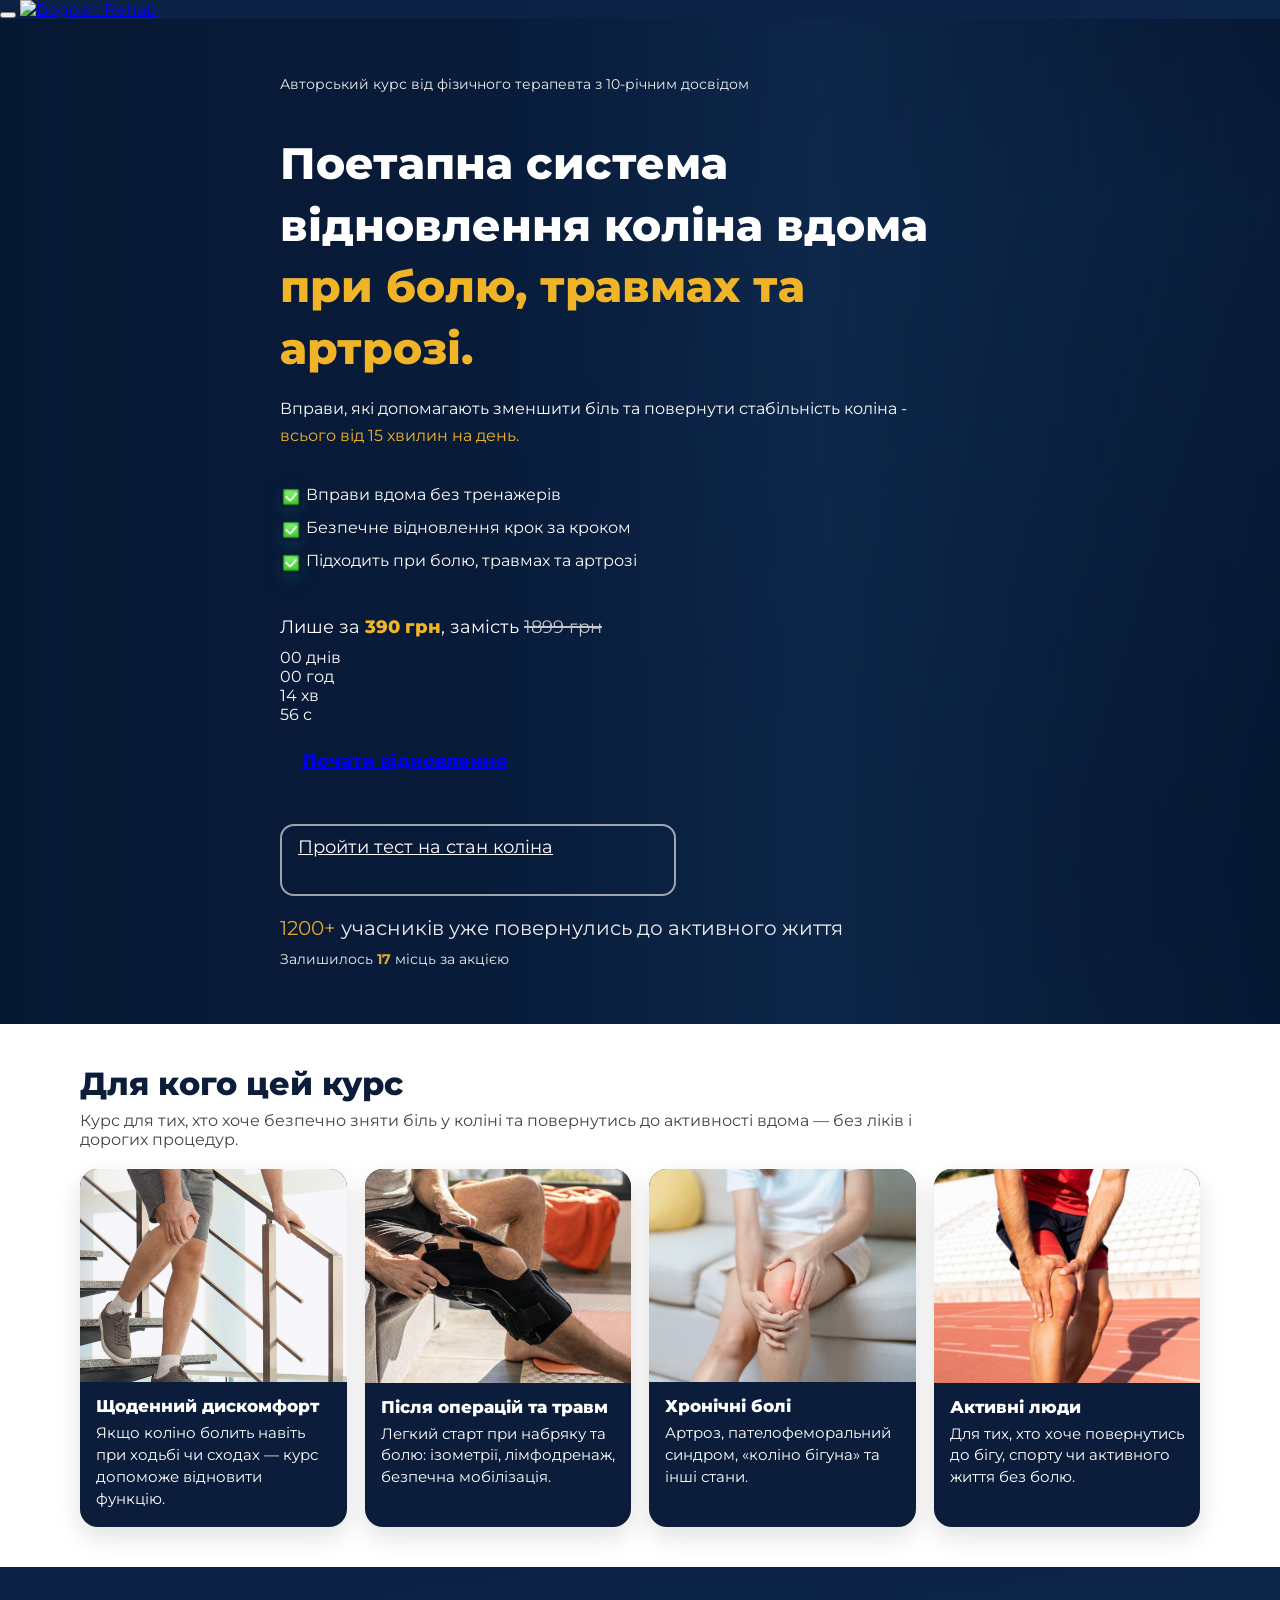
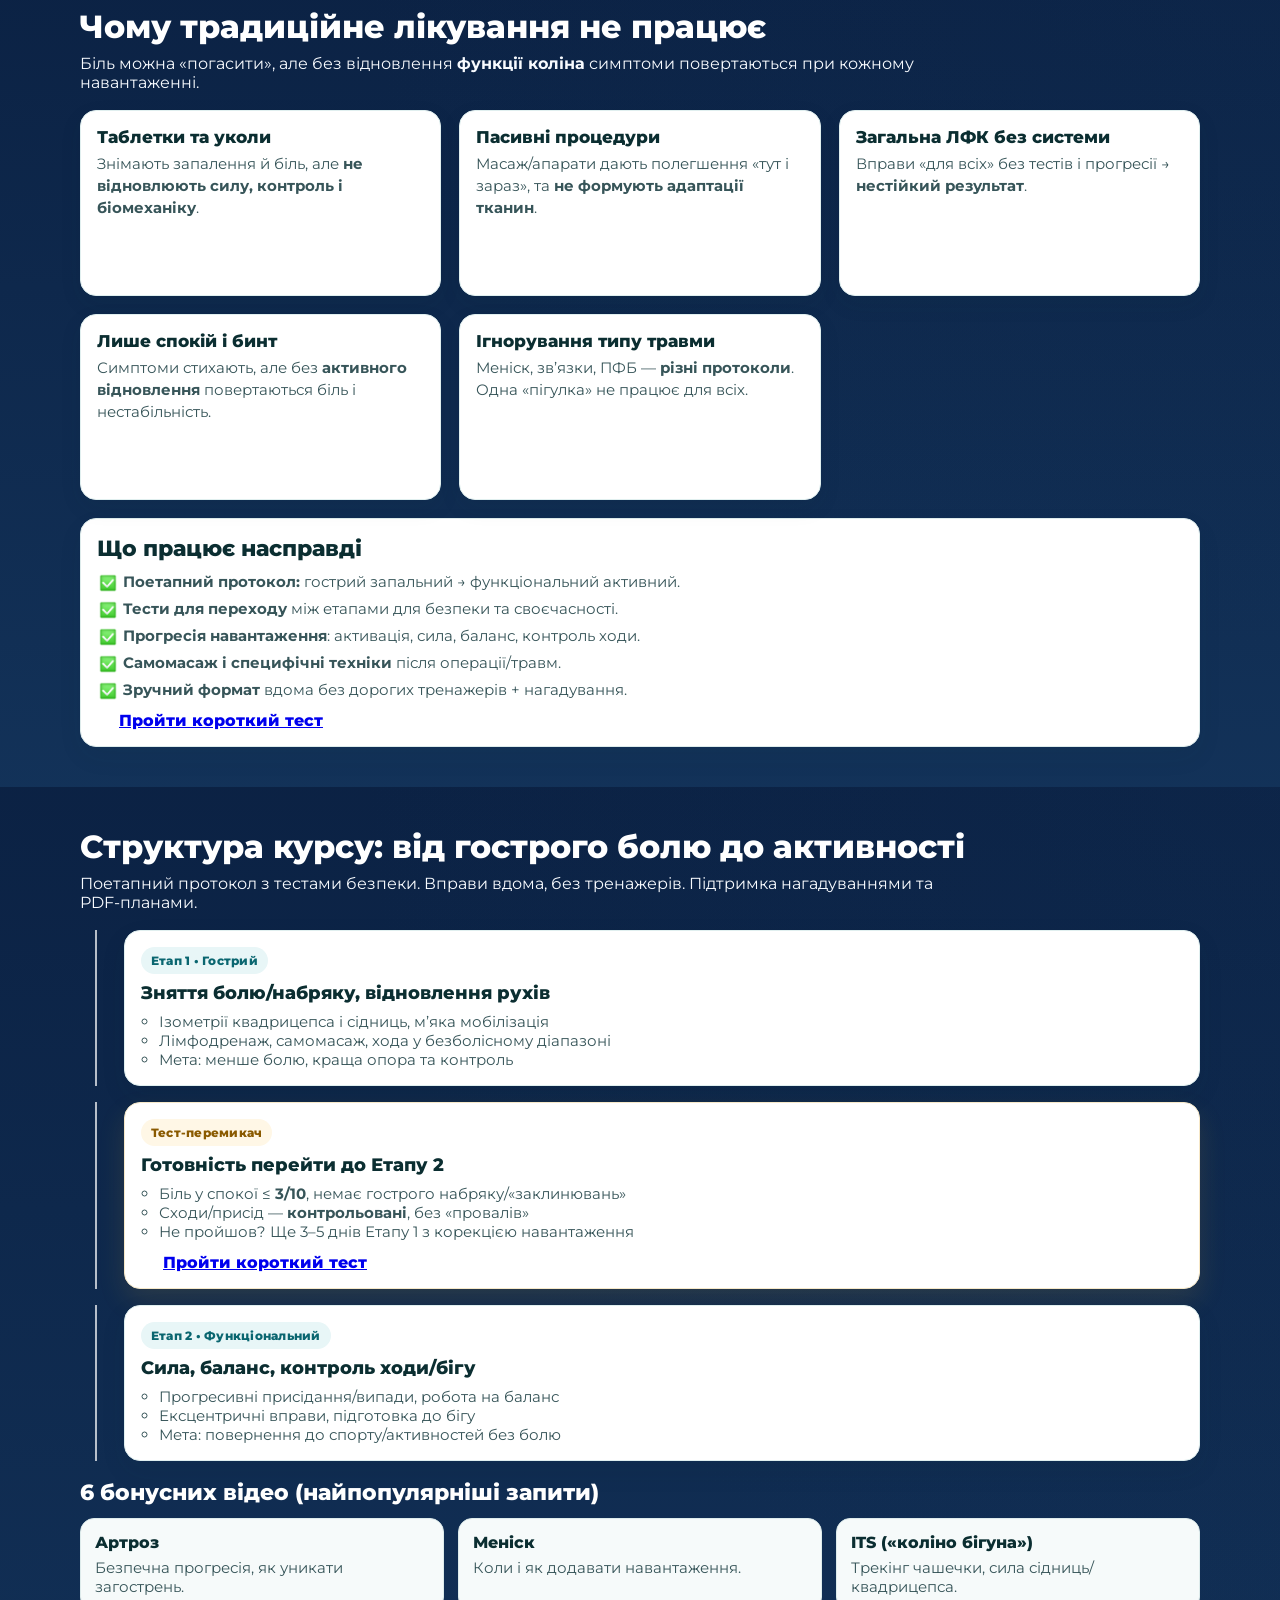
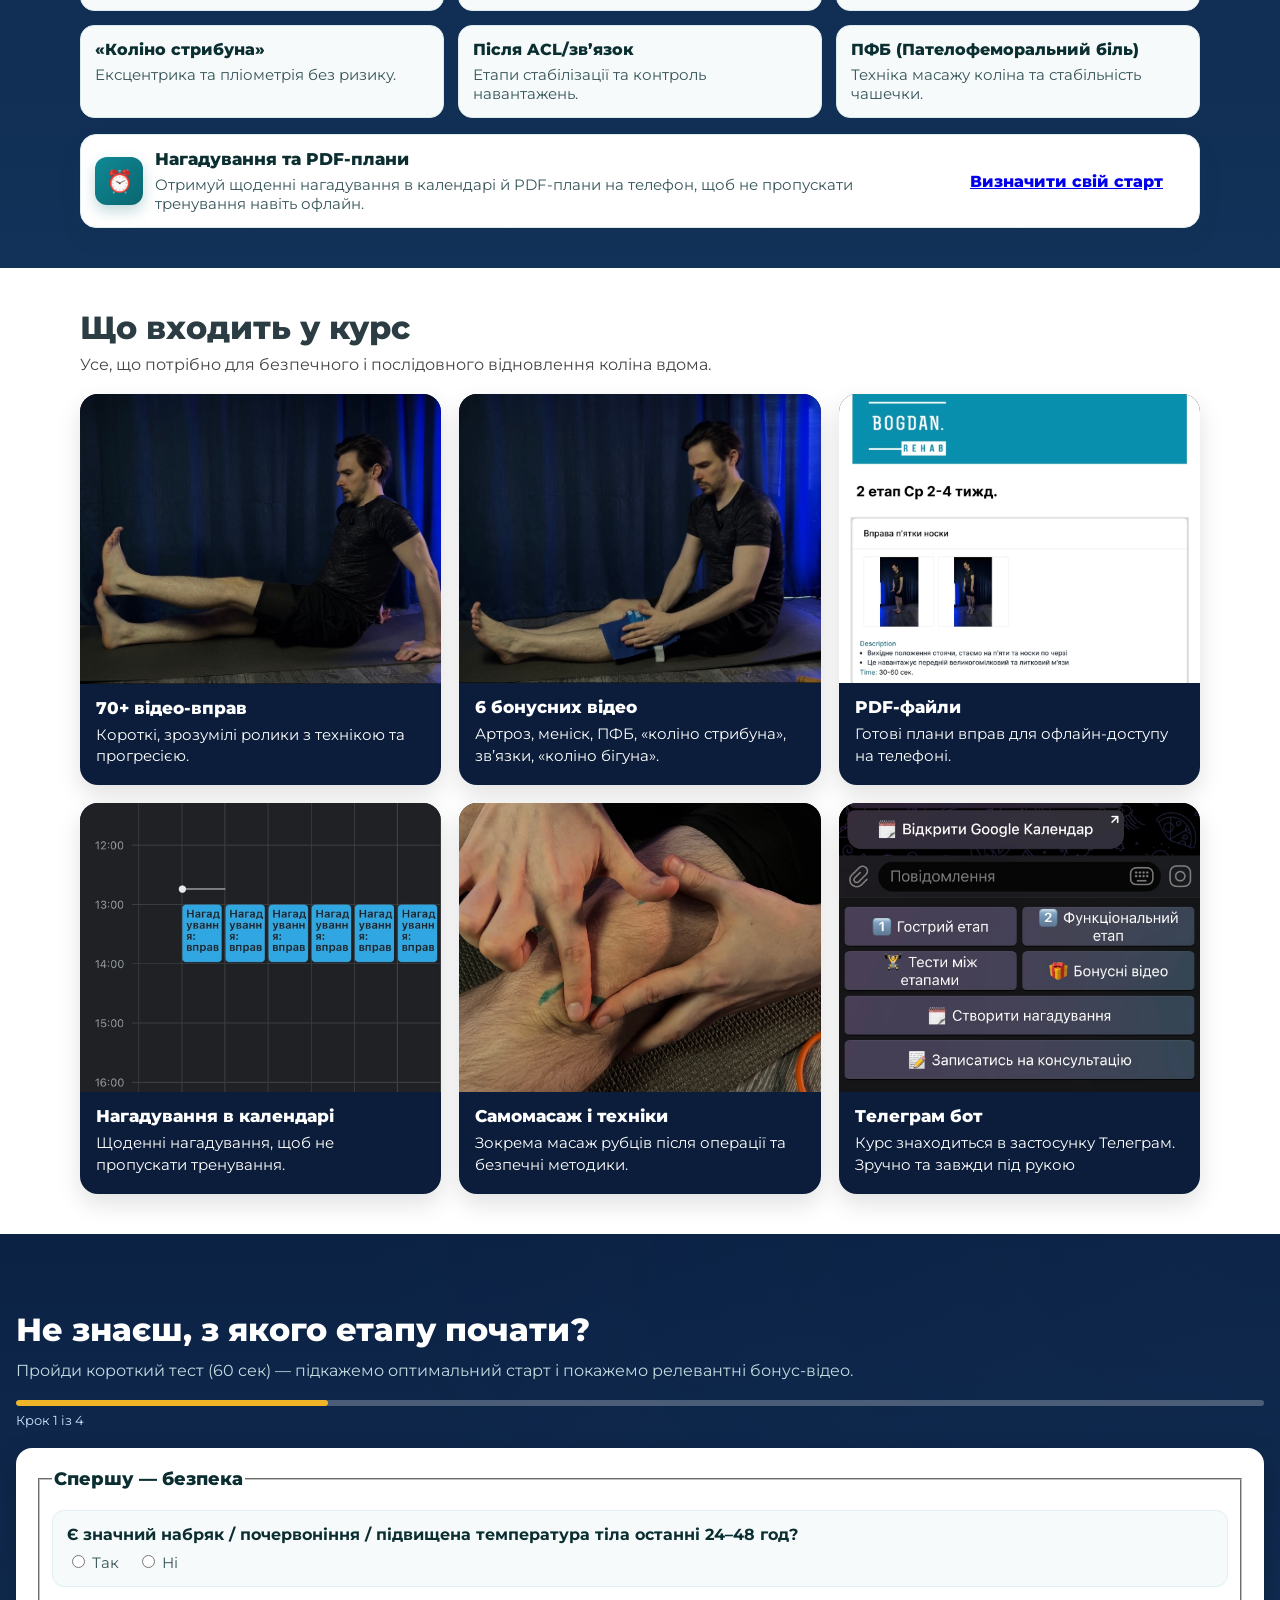
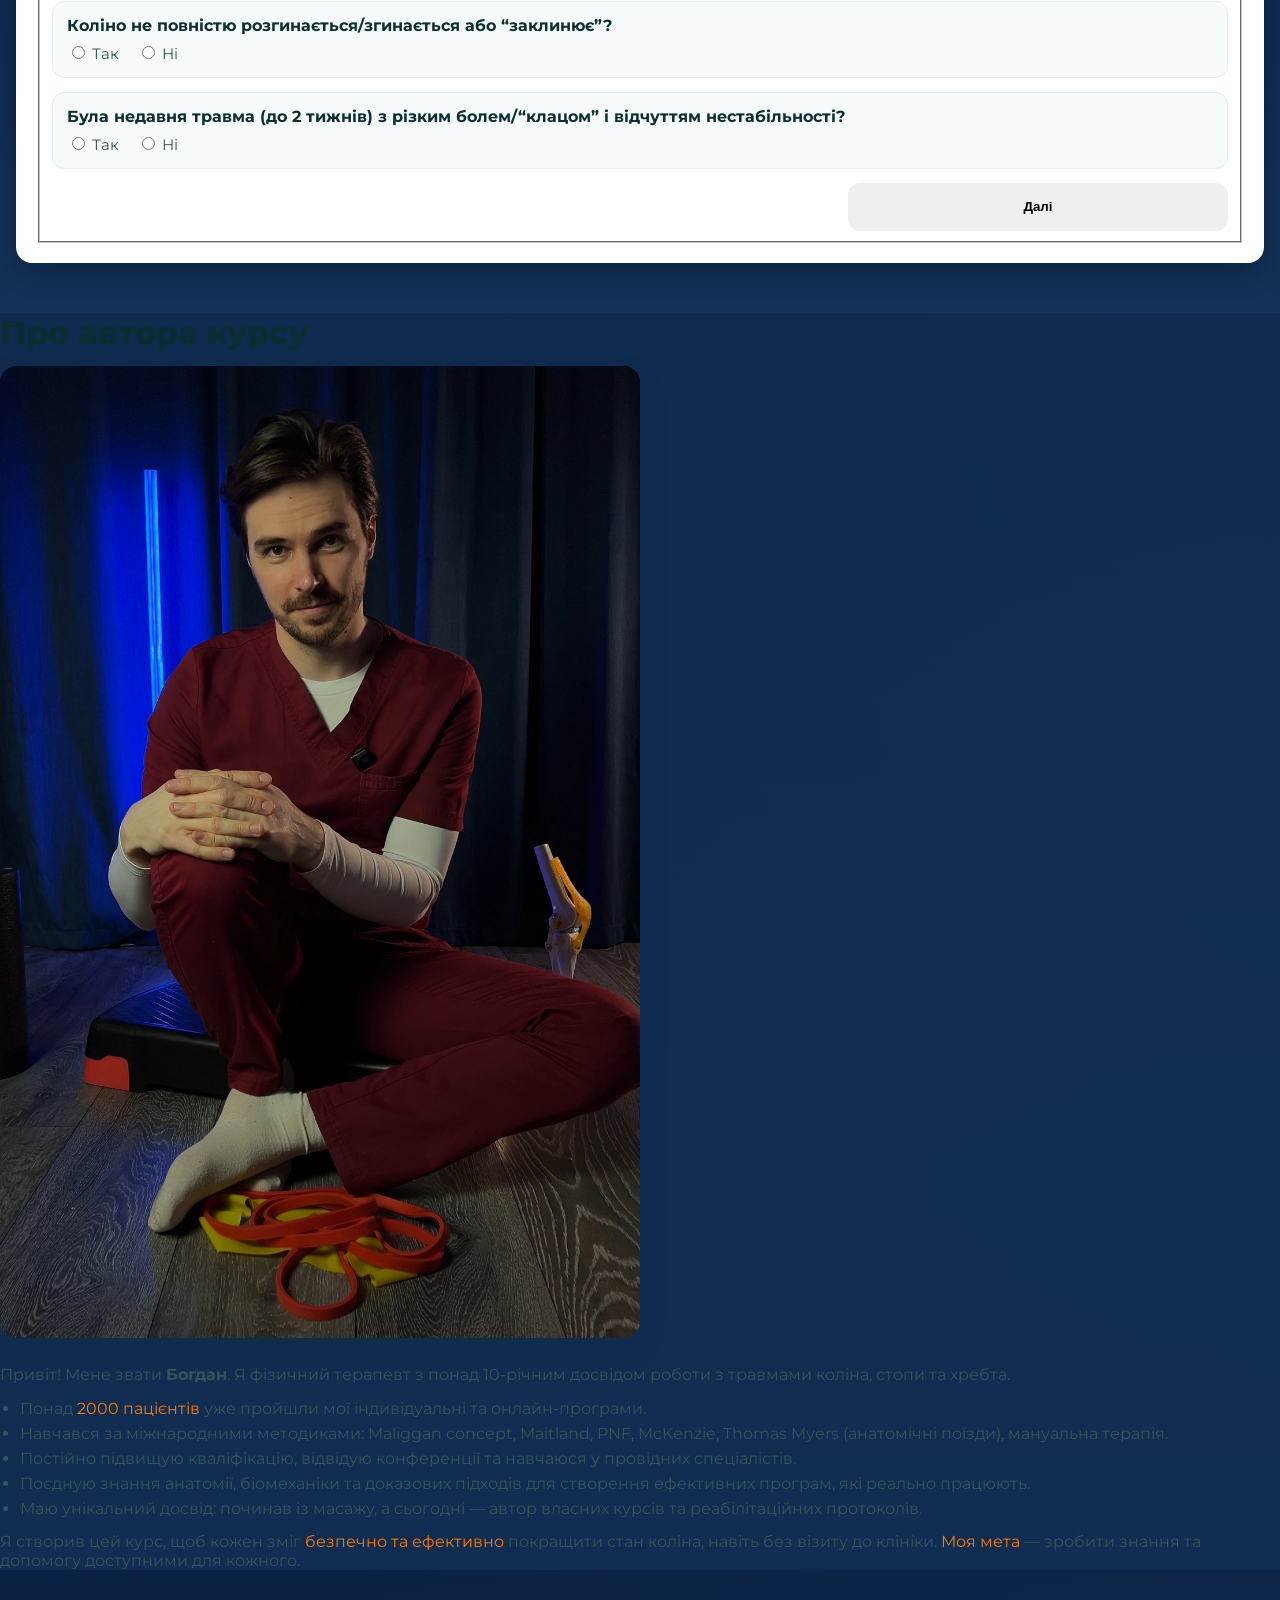
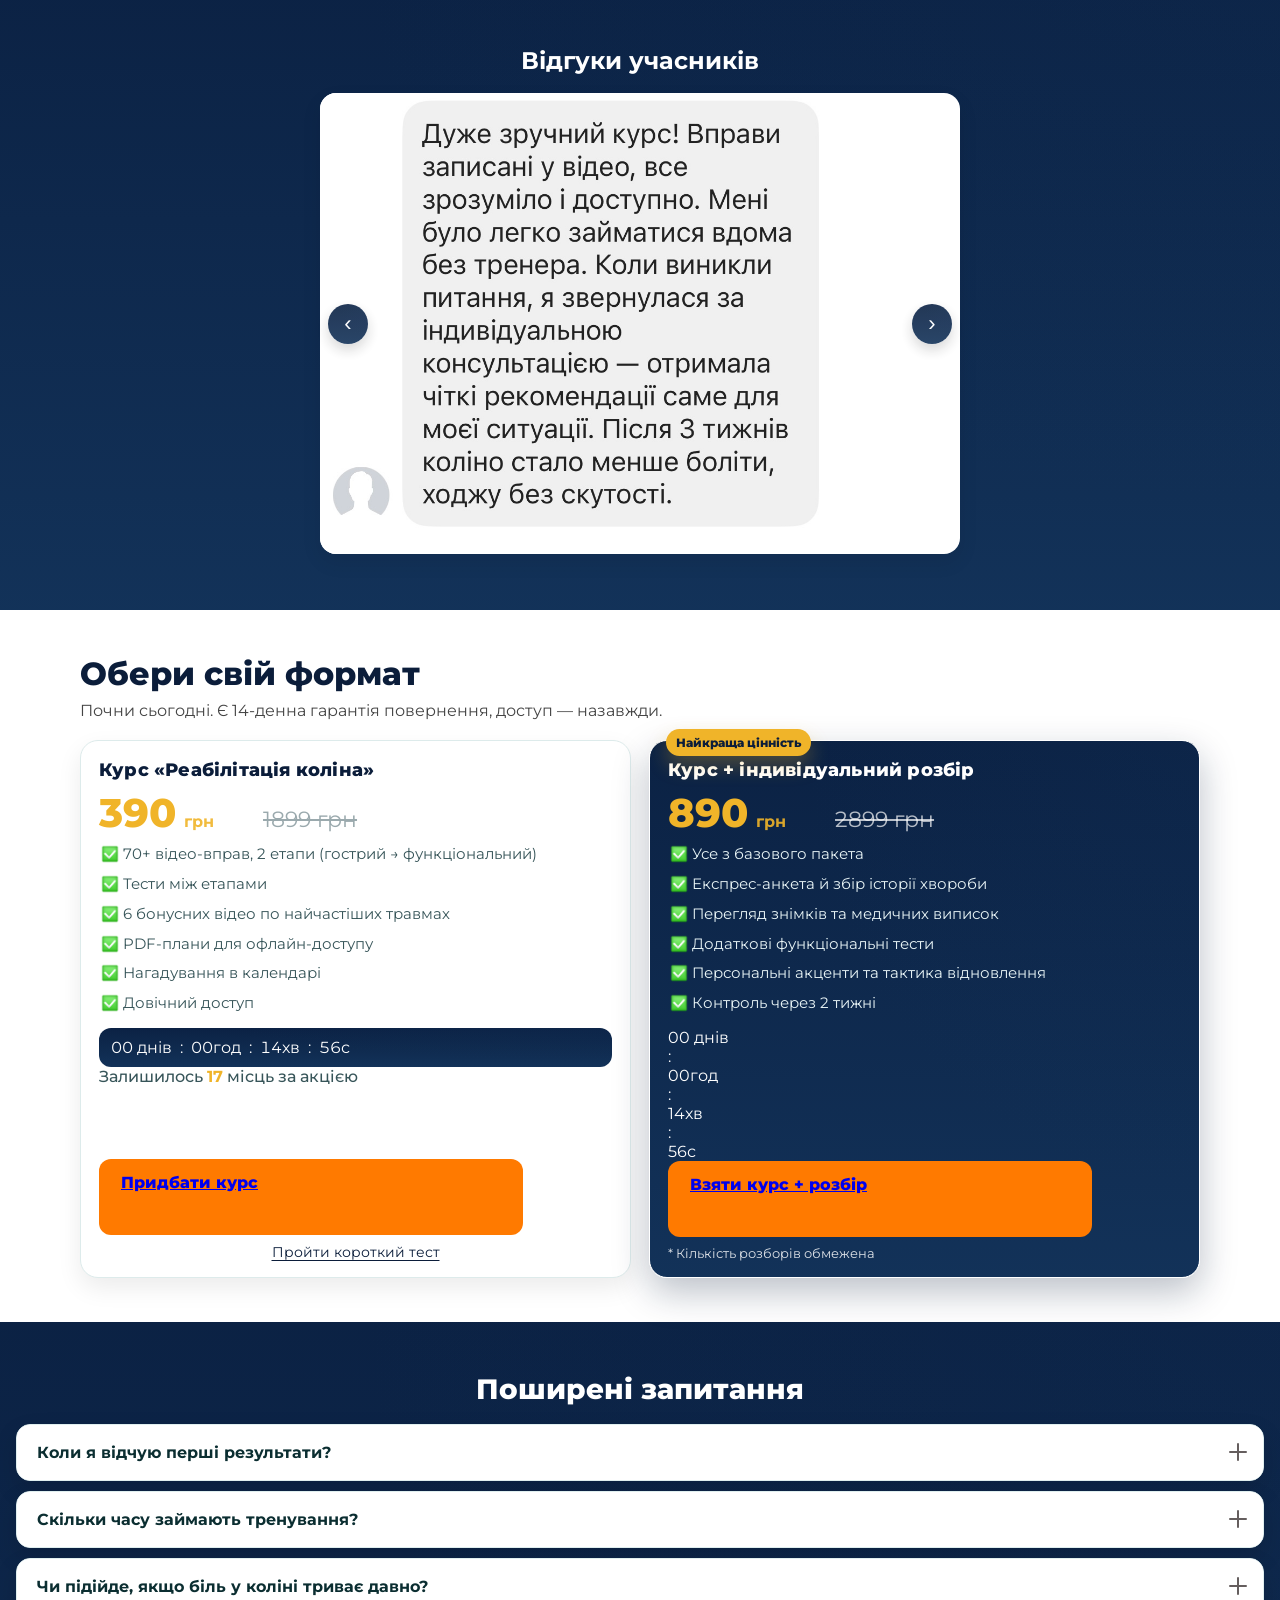
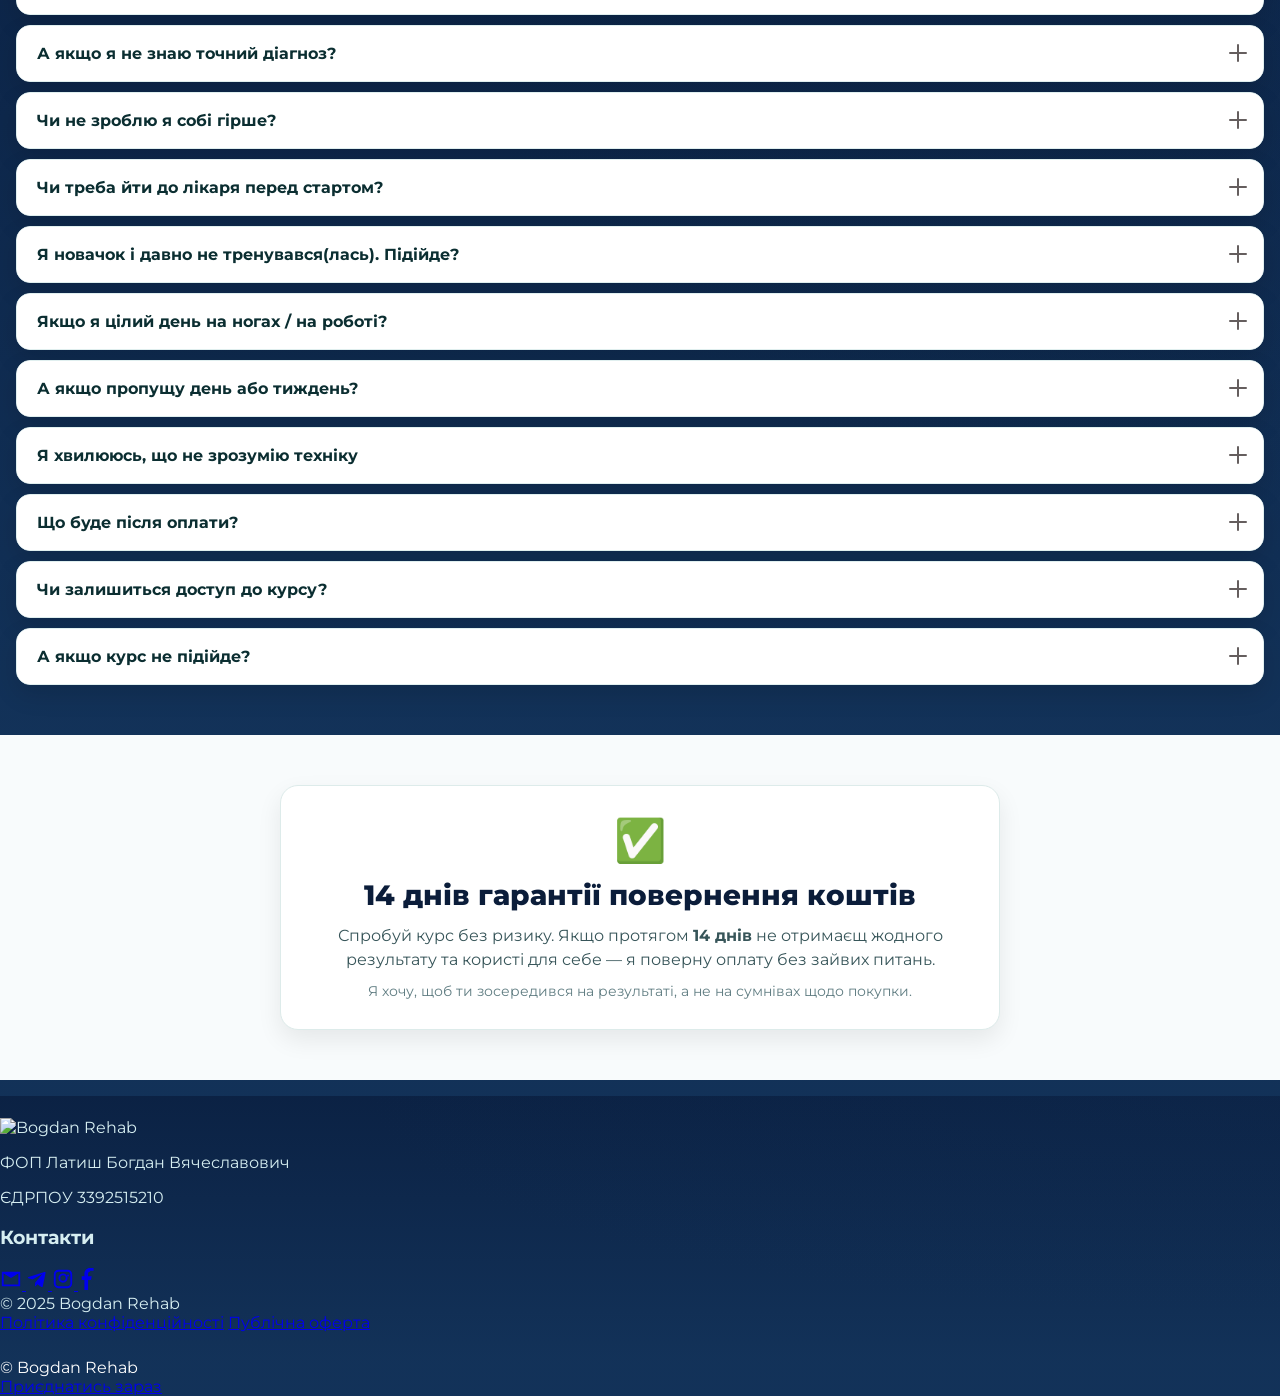
==== docs/knee/index.html @ 0a98acd8 "2" ====
<!doctype html>
<html lang="uk">
<head>
  <meta charset="utf-8" />
  <meta name="viewport" content="width=device-width, initial-scale=1" />
  <title>Реабілітація коліна</title>
  <link rel="stylesheet" href="../shared/css/base.css">
  <link rel="stylesheet" href="./knee.css">
  <link rel="preconnect" href="https://fonts.gstatic.com" crossorigin>
  <link href="https://fonts.googleapis.com/css2?family=Montserrat:wght@500;700;800&display=swap" rel="stylesheet">
  <!-- Google Tag Manager -->
  <script>(function(w,d,s,l,i){w[l]=w[l]||[];w[l].push({'gtm.start':
  new Date().getTime(),event:'gtm.js'});var f=d.getElementsByTagName(s)[0],
  j=d.createElement(s),dl=l!='dataLayer'?'&l='+l:'';j.async=true;j.src=
  'https://www.googletagmanager.com/gtm.js?id='+i+dl;f.parentNode.insertBefore(j,f);
  })(window,document,'script','dataLayer','GTM-5SKWHT5D');</script>
  <!-- End Google Tag Manager -->
   <!-- TikTok Pixel Code Start -->
<script>
!function (w, d, t) {
  w.TiktokAnalyticsObject=t;var ttq=w[t]=w[t]||[];ttq.methods=["page","track","identify","instances","debug","on","off","once","ready","alias","group","enableCookie","disableCookie","holdConsent","revokeConsent","grantConsent"],ttq.setAndDefer=function(t,e){t[e]=function(){t.push([e].concat(Array.prototype.slice.call(arguments,0)))}};for(var i=0;i<ttq.methods.length;i++)ttq.setAndDefer(ttq,ttq.methods[i]);ttq.instance=function(t){for(
var e=ttq._i[t]||[],n=0;n<ttq.methods.length;n++)ttq.setAndDefer(e,ttq.methods[n]);return e},ttq.load=function(e,n){var r="https://analytics.tiktok.com/i18n/pixel/events.js",o=n&&n.partner;ttq._i=ttq._i||{},ttq._i[e]=[],ttq._i[e]._u=r,ttq._t=ttq._t||{},ttq._t[e]=+new Date,ttq._o=ttq._o||{},ttq._o[e]=n||{};n=document.createElement("script")
;n.type="text/javascript",n.async=!0,n.src=r+"?sdkid="+e+"&lib="+t;e=document.getElementsByTagName("script")[0];e.parentNode.insertBefore(n,e)};


  ttq.load('D3TU13JC77U1STIORTPG');
  ttq.page();
}(window, document, 'ttq');
</script>
<!-- TikTok Pixel Code End -->
</head>
<body data-landing="knee">
  <!-- Google Tag Manager (noscript) -->
<noscript><iframe src="https://www.googletagmanager.com/ns.html?id=GTM-5SKWHT5D"
height="0" width="0" style="display:none;visibility:hidden"></iframe></noscript>
<!-- End Google Tag Manager (noscript) -->
<header class="site-header">
  <button class="burger" aria-label="Відкрити меню"><span></span><span></span><span></span></button>
  <a class="logo" href="#"><img src="../shared/img/logo.png" alt="Bogdan Rehab" /></a>
</header>
<main>
  <section class="hero hero--knee" id="hero">
    <!-- Фото на фоні -->
    <div class="hero-knee__bg"></div>
    <div class="hero-knee__overlay"></div>

    <div class="hero-knee__inner">
      <p class="hero-knee__eyebrow">Авторський курс від фізичного терапевта з 10-річним досвідом</p>

      <h1 class="hero-knee__title">
        Поетапна система відновлення коліна вдома <span class="accent">при болю, травмах та артрозі.</span>
      </h1>
      <p class="hero-knee__subtitle">Вправи, які допомагають зменшити біль та повернути стабільність коліна - <span class="accent">всього від 15 хвилин на день.</span></p>

      <ul class="hero-knee__bullets" role="list">
        <li>Вправи вдома без тренажерів</li>
        <li>Безпечне відновлення крок за кроком</li>
        <li>Підходить при болю, травмах та артрозі</li>
      </ul>

      <!-- Ціна -->
      <p class="hero-knee__price">
        Лише за <span class="price-now">390 грн</span>,
        замість <span class="price-old">1899 грн</span>
      </p>
        <div class="bs-countdown bs-countdown-knee" data-mode="duration" data-key="knee-2h" data-duration-ms="900000">
          <div><span data-part="days">00</span> днів</div>
          <div><span data-part="hours">00</span> год</div>
          <div><span data-part="minutes">00</span> хв</div>
          <div><span data-part="seconds">00</span> с</div>
        </div>
      <!-- CTA-група -->
      <div class="hero-knee__cta">
        <a  class="btn btn--primary hero-knee__cta-buy"
          href="#" data-scroll-to="#pricing">
          Почати відновлення
        </a>

        <a class="btn hero-knee__cta-test"
          href="#" data-scroll-to="#knee-assess">
          Пройти тест на стан коліна
        </a>
      </div>

      <!-- Мікродовіра -->
      <p class="hero-knee__proof"><span class="accent">1200+  </span>учасників уже повернулись до активного життя</p>

      <!-- Таймер + «місця» -->
      <div class="hero-knee__meta">

        <p class="hero-knee__spots">Залишилось<span class="accent"> <strong data-spotss></strong> </span>місць за акцією</p>
      </div>
    </div>
  </section>

<!-- ============== WHO: Для кого курс ============== -->
<section class="who who--alt" id="who">
  <div class="who__inner">
    <h2 class="who__title">Для кого цей курс</h2>
    <p class="who__lead">Курс для тих, хто хоче безпечно зняти біль у коліні та повернутись до активності вдома — без ліків і дорогих процедур.</p>

    <div class="who__grid">
      <!-- Приклад картки -->

            <article class="who__card">
        <div class="who__media">
          <img src="./img/stairs.jpg" alt="Щоденний дискомфорт">
        </div>
        <div class="who__body">
          <h3 class="who__h">Щоденний дискомфорт</h3>
          <p class="who__p">Якщо коліно болить навіть при ходьбі чи сходах — курс допоможе відновити функцію.</p>
        </div>
      </article>

      <article class="who__card">
        <div class="who__media">
          <img src="./img/surg.jpg" alt="Після операцій та травм">
        </div>
        <div class="who__body">
          <h3 class="who__h">Після операцій та травм</h3>
          <p class="who__p">Легкий старт при набряку та болю: ізометрії, лімфодренаж, безпечна мобілізація.</p>
        </div>
      </article>

      <article class="who__card">
        <div class="who__media">
          <img src="./img/hronic.jpg" alt="Хронічні болі">
        </div>
        <div class="who__body">
          <h3 class="who__h">Хронічні болі</h3>
          <p class="who__p">Артроз, пателофеморальний синдром, «коліно бігуна» та інші стани.</p>
        </div>
      </article>

      <article class="who__card">
        <div class="who__media">
          <img src="./img/sport.jpg" alt="Активні люди">
        </div>
        <div class="who__body">
          <h3 class="who__h">Активні люди</h3>
          <p class="who__p">Для тих, хто хоче повернутись до бігу, спорту чи активного життя без болю.</p>
        </div>
      </article>
    </div>
  </div>
</section>
<!-- ============== /WHO ============== -->

  <!-- ============== WHY: Чому традиційне лікування не працює ============== -->
  <section class="why" id="why">
    <div class="why__inner">
      <h2 class="why__title">Чому традиційне лікування не працює</h2>
      <p class="why__lead">
        Біль можна «погасити», але без відновлення <strong>функції коліна</strong> симптоми повертаються при кожному навантаженні.
      </p>

      <div class="why__grid">
        <article class="why__card">
          <h3 class="why__h">Таблетки та уколи</h3>
          <p class="why__p">Знімають запалення й біль, але <strong>не відновлюють силу, контроль і біомеханіку</strong>.</p>
        </article>

        <article class="why__card">
          <h3 class="why__h">Пасивні процедури</h3>
          <p class="why__p">Масаж/апарати дають полегшення «тут і зараз», та <strong>не формують адаптації тканин</strong>.</p>
        </article>

        <article class="why__card">
          <h3 class="why__h">Загальна ЛФК без системи</h3>
          <p class="why__p">Вправи «для всіх» без тестів і прогресії → <strong>нестійкий результат</strong>.</p>
        </article>

        <article class="why__card">
          <h3 class="why__h">Лише спокій і бинт</h3>
          <p class="why__p">Симптоми стихають, але без <strong>активного відновлення</strong> повертаються біль і нестабільність.</p>
        </article>

        <article class="why__card">
          <h3 class="why__h">Ігнорування типу травми</h3>
          <p class="why__p">Менiск, зв’язки, ПФБ — <strong>різні протоколи</strong>. Одна «пігулка» не працює для всіх.</p>
        </article>
      </div>

      <div class="why__works">
        <h3 class="why__subtitle">Що працює насправді</h3>
        <ul class="why__list" role="list">
          <li><strong>Поетапний протокол:</strong> гострий запальний → функціональний активний.</li>
          <li><strong>Тести для переходу</strong> між етапами для безпеки та своєчасності.</li>
          <li><strong>Прогресія навантаження</strong>: активація, сила, баланс, контроль ходи.</li>
          <li><strong>Самомасаж і специфічні техніки</strong> після операції/травм.</li>
          <li><strong>Зручний формат</strong> вдома без дорогих тренажерів + нагадування.</li>
        </ul>

        <div class="why__cta">
          <a class="btn btn--primary" href="#" data-scroll-to="#knee-assess">Пройти короткий тест</a>
        </div>
      </div>
    </div>
  </section>
  <!-- ============== /WHY ============== -->

    <!-- ============== PROGRAM: Структура курсу ============== -->
  <section class="program" id="knee-program" aria-labelledby="program-title">
    <div class="program__inner">
      <h2 class="program__title" id="program-title">Структура курсу: від гострого болю до активності</h2>
      <p class="program__lead">
        Поетапний протокол з тестами безпеки. Вправи вдома, без тренажерів. Підтримка нагадуваннями та PDF-планами.
      </p>

      <!-- Лінійка: Етап 1 → Тест → Етап 2 -->
      <ol class="program__timeline">
        <!-- Етап 1 -->
        <li class="program__step">
          <div class="program__rail" aria-hidden="true"></div>
          <article class="program__card">
            <div class="program__badge">Етап 1 • Гострий</div>
            <h3 class="program__h">Зняття болю/набряку, відновлення рухів</h3>
            <ul class="program__list" role="list">
              <li>Ізометрії квадрицепса і сідниць, м’яка мобілізація</li>
              <li>Лімфодренаж, самомасаж, хода у безболісному діапазоні</li>
              <li>Мета: менше болю, краща опора та контроль</li>
            </ul>
          </article>
        </li>

        <!-- Тест-перемикач -->
        <li class="program__step program__step--gate" aria-label="Тест-перемикач">
          <div class="program__rail" aria-hidden="true"></div>
          <article class="program__card program__card--gate">
            <div class="program__badge program__badge--gate">Тест-перемикач</div>
            <h3 class="program__h">Готовність перейти до Етапу 2</h3>
            <ul class="program__list" role="list">
              <li>Біль у спокої ≤ <strong>3/10</strong>, немає гострого набряку/«заклинювань»</li>
              <li>Сходи/присід — <strong>контрольовані</strong>, без «провалів»</li>
              <li>Не пройшов? Ще 3–5 днів Етапу 1 з корекцією навантаження</li>
            </ul>
            <div class="program__actions">
              <a class="btn btn--primary" href="#" data-scroll-to="#knee-assess">Пройти короткий тест</a>
            </div>
          </article>
        </li>

        <!-- Етап 2 -->
        <li class="program__step">
          <div class="program__rail" aria-hidden="true"></div>
          <article class="program__card">
            <div class="program__badge">Етап 2 • Функціональний</div>
            <h3 class="program__h">Сила, баланс, контроль ходи/бігу</h3>
            <ul class="program__list" role="list">
              <li>Прогресивні присідання/випади, робота на баланс</li>
              <li>Ексцентричні вправи, підготовка до бігу</li>
              <li>Мета: повернення до спорту/активностей без болю</li>
            </ul>
          </article>
        </li>
      </ol>

      <!-- Бонуси -->
      <div class="program__bonuses">
        <h3 class="program__subtitle">6 бонусних відео (найпопулярніші запити)</h3>
        <div class="program__bonus-grid">
          <article class="program__bonus">
            <h4 class="program__bh">Артроз</h4>
            <p class="program__bp">Безпечна прогресія, як уникати загострень.</p>
          </article>
          <article class="program__bonus">
            <h4 class="program__bh">Менiск</h4>
            <p class="program__bp">Коли і як додавати навантаження.</p>
          </article>
          <article class="program__bonus">
            <h4 class="program__bh"> ITS («коліно бігуна»)</h4>
            <p class="program__bp">Трекінг чашечки, сила сідниць/квадрицепса.</p>
          </article>
          <article class="program__bonus">
            <h4 class="program__bh">«Коліно стрибуна»</h4>
            <p class="program__bp">Ексцентрика та пліометрія без ризику.</p>
          </article>
          <article class="program__bonus">
            <h4 class="program__bh">Після ACL/зв’язок</h4>
            <p class="program__bp">Етапи стабілізації та контроль навантажень.</p>
          </article>
          <article class="program__bonus">
            <h4 class="program__bh">ПФБ (Пателофеморальний біль)</h4>
            <p class="program__bp">Техніка масажу коліна та стабільність чашечки.</p>
          </article>
        </div>
      </div>

      <!-- Нагадування -->
      <div class="program__remind">
        <div class="program__remind-card">
          <div class="program__remind-icon" aria-hidden="true">⏰</div>
          <div class="program__remind-body">
            <h3 class="program__rh">Нагадування та PDF-плани</h3>
            <p class="program__rp">Отримуй щоденні нагадування в календарі й PDF-плани на телефон, щоб не пропускати тренування навіть офлайн.</p>
          </div>
          <div class="program__remind-actions">
            <a class="btn btn--primary" href="#" data-scroll-to="#knee-assess">Визначити свій старт</a>
          </div>
        </div>
      </div>
    </div>
  </section>
  <!-- ============== /PROGRAM ============== -->

<!-- ============== INCLUDED: Що входить у курс ============== -->
<section class="included included--alt" id="included">
  <div class="included__inner">
    <h2 class="included__title">Що входить у курс</h2>
    <p class="included__lead">Усе, що потрібно для безпечного і послідовного відновлення коліна вдома.</p>

    <div class="included__grid">
      <!-- 70+ вправ -->
      <article class="included__card">
        <div class="included__media">
          <img src="./img/ex.jpg" alt="Вправи у відеоформаті">
        </div>
        <div class="included__body">
          <h3 class="included__h">70+ відео-вправ</h3>
          <p class="included__p">Короткі, зрозумілі ролики з технікою та прогресією.</p>
        </div>
      </article>

      <!-- 6 бонусних -->
      <article class="included__card">
        <div class="included__media">
          <img src="./img/diag.jpg" alt="Бонусні відео">
        </div>
        <div class="included__body">
          <h3 class="included__h">6 бонусних відео</h3>
          <p class="included__p">Артроз, меніск, ПФБ, «коліно стрибуна», зв’язки, «коліно бігуна».</p>
        </div>
      </article>

      <!-- PDF -->
      <article class="included__card">
        <div class="included__media">
          <img src="./img/pdf.jpg" alt="PDF-файли для офлайн-доступу">
        </div>
        <div class="included__body">
          <h3 class="included__h">PDF-файли</h3>
          <p class="included__p">Готові плани вправ для офлайн-доступу на телефоні.</p>
        </div>
      </article>

      <!-- Нагадування -->
      <article class="included__card">
        <div class="included__media">
          <img src="./img/calendar.jpg" alt="Нагадування в календарі">
        </div>
        <div class="included__body">
          <h3 class="included__h">Нагадування в календарі</h3>
          <p class="included__p">Щоденні нагадування, щоб не пропускати тренування.</p>
        </div>
      </article>

      <!-- Самомасаж -->
      <article class="included__card">
        <div class="included__media">
          <img src="./img/mass.jpg" alt="Самомасаж і техніки">
        </div>
        <div class="included__body">
          <h3 class="included__h">Самомасаж і техніки</h3>
          <p class="included__p">Зокрема масаж рубців після операції та безпечні методики.</p>
        </div>
      </article>

            <!-- Самомасаж -->
      <article class="included__card">
        <div class="included__media">
          <img src="./img/teleg.jpg" alt="Самомасаж і техніки">
        </div>
        <div class="included__body">
          <h3 class="included__h">Tелеграм бот</h3>
          <p class="included__p">Курс знаходиться в застосунку Телеграм. Зручно та завжди під рукою</p>
        </div>
      </article>
    </div>
  </div>
</section>
<!-- ============== /INCLUDED ============== -->

    <section class="section bs-assess section--dark" id="knee-assess">
    <div class="container">
      <h2 class="section__title section__title--light">Не знаєш, з якого етапу почати?</h2>
      <p class="assess__lead">Пройди короткий тест (60 сек) — підкажемо оптимальний старт і покажемо релевантні бонус-відео.</p>

      <!-- Прогрес -->
      <div class="assess__progress" aria-hidden="true">
        <div class="assess__bar"><span class="assess__bar-fill" data-assess-progress style="width:0%"></span></div>
        <div class="assess__steps"><span data-assess-step>Крок 1 із 4</span></div>
      </div>

      <form class="assess" data-assess>
        <!-- STEP 1: Red flags -->
        <fieldset class="assess__step is-active" data-step="1">
          <legend class="assess__h">Спершу — безпека</legend>
          <div class="assess__q">
            <label class="assess__label">Є значний набряк / почервоніння / підвищена температура тіла останні 24–48 год?</label>
            <div class="assess__radios">
              <label><input type="radio" name="rf_swelling" value="yes" required> Так</label>
              <label><input type="radio" name="rf_swelling" value="no"> Ні</label>
            </div>
          </div>
          <div class="assess__q">
            <label class="assess__label">Коліно не повністю розгинається/згинається або “заклинює”?</label>
            <div class="assess__radios">
              <label><input type="radio" name="rf_locking" value="yes" required> Так</label>
              <label><input type="radio" name="rf_locking" value="no"> Ні</label>
            </div>
          </div>
          <div class="assess__q">
            <label class="assess__label">Була недавня травма (до 2 тижнів) з різким болем/“клацом” і відчуттям нестабільності?</label>
            <div class="assess__radios">
              <label><input type="radio" name="rf_acute" value="yes" required> Так</label>
              <label><input type="radio" name="rf_acute" value="no"> Ні</label>
            </div>
          </div>
          <div class="assess__nav">
            <button type="button" class="btn btn--primary" data-next>Далі</button>
          </div>
        </fieldset>

        <!-- STEP 2: Симптоми зараз -->
        <fieldset class="assess__step" data-step="2">
          <legend class="assess__h">Оціни біль зараз</legend>
          <div class="assess__q">
            <label class="assess__label">Біль у спокої (0 — немає, 10 — максимум)</label>
            <input type="range" name="pain_rest" min="0" max="10" value="2" step="1" data-range>
            <div class="assess__range-val"><span data-out="pain_rest">2</span>/10</div>
          </div>
          <div class="assess__q">
            <label class="assess__label">Біль при сходах / вставанні (0–10)</label>
            <input type="range" name="pain_load" min="0" max="10" value="4" step="1" data-range>
            <div class="assess__range-val"><span data-out="pain_load">4</span>/10</div>
          </div>
          <div class="assess__nav">
            <button type="button" class="btn" data-prev>Назад</button>
            <button type="button" class="btn btn--primary" data-next>Далі</button>
          </div>
        </fieldset>

        <!-- STEP 3: Ознаки подразнення/нестабільності -->
        <fieldset class="assess__step" data-step="3">
          <legend class="assess__h">Додаткові ознаки</legend>
          <div class="assess__q">
            <label class="assess__label">Набряк за останні 48 год</label>
            <div class="assess__radios">
              <label><input type="radio" name="swelling48" value="yes" required> Так</label>
              <label><input type="radio" name="swelling48" value="no"> Ні</label>
            </div>
          </div>
          <div class="assess__q">
            <label class="assess__label">Відчуття “провалювання/нестабільності”</label>
            <div class="assess__radios">
              <label><input type="radio" name="instability" value="yes" required> Так</label>
              <label><input type="radio" name="instability" value="no"> Ні</label>
            </div>
          </div>
          <div class="assess__nav">
            <button type="button" class="btn" data-prev>Назад</button>
            <button type="button" class="btn btn--primary" data-next>Далі</button>
          </div>
        </fieldset>

        <!-- STEP 4: Біль під час активностей (KOOS-lite) -->
        <fieldset class="assess__step" data-step="4">
          <legend class="assess__h">Біль/дискомфорт при діях за останній тиждень</legend>

          <div class="assess__q">
            <label class="assess__label">Ходьба по рівній поверхні викликає біль?</label>
            <div class="assess__radios">
              <label><input type="radio" name="walk_pain" value="yes" required> Так</label>
              <label><input type="radio" name="walk_pain" value="no"> Ні</label>
            </div>
          </div>

          <div class="assess__q">
            <label class="assess__label">Підіймання/спуск по сходах викликає біль?</label>
            <div class="assess__radios">
              <label><input type="radio" name="stairs_pain" value="yes" required> Так</label>
              <label><input type="radio" name="stairs_pain" value="no"> Ні</label>
            </div>
          </div>

          <div class="assess__q">
            <label class="assess__label">Присідання або підйом зі стільця болючі?</label>
            <div class="assess__radios">
              <label><input type="radio" name="squat_pain" value="yes" required> Так</label>
              <label><input type="radio" name="squat_pain" value="no"> Ні</label>
            </div>
          </div>

          <div class="assess__q">
            <label class="assess__label">Стояння >10 хв або опора на коліно (на колінах) болючі?</label>
            <div class="assess__radios">
              <label><input type="radio" name="kneel_pain" value="yes" required> Так</label>
              <label><input type="radio" name="kneel_pain" value="no"> Ні</label>
            </div>
          </div>

          <div class="assess__q">
            <label class="assess__label">Є нічний біль у коліні?</label>
            <div class="assess__radios">
              <label><input type="radio" name="night_pain" value="yes" required> Так</label>
              <label><input type="radio" name="night_pain" value="no"> Ні</label>
            </div>
          </div>

          <div class="assess__q">
            <label class="assess__label">Є виражена ранкова скутость ( >15 хв )?</label>
            <div class="assess__radios">
              <label><input type="radio" name="morning_stiff" value="yes" required> Так</label>
              <label><input type="radio" name="morning_stiff" value="no"> Ні</label>
            </div>
          </div>

          <div class="assess__nav">
            <button type="button" class="btn" data-prev>Назад</button>
            <button type="submit" class="btn btn--primary">Дивитись результат</button>
          </div>
        </fieldset>
      </form>
              <!-- РЕЗУЛЬТАТ -->
      <div class="assess__result" data-assess-result hidden></div>
    </div>
  </section>


  <section class="bs-author section section--alt section--angled-top">
    <div class="container bs-author__grid">
      <div class="bs-author__content">
        <h2 class="bs-author__title">Про автора курсу</h2>
        <div class="bs-author__media">
        <img src="./img/avatar.webp" alt="Богдан — фізичний терапевт" class="bs-author__img">
        </div>
        <p class="bs-author__intro">
          Привіт! Мене звати <strong>Богдан</strong>. Я фізичний терапевт з понад 10-річним досвідом роботи з травмами коліна, стопи та хребта.
        </p>
        <ul class="bs-author__list">
          <li>Понад <span class="accent">2000 пацієнтів</span> уже пройшли мої індивідуальні та онлайн-програми.</li>
          <li>Навчався за міжнародними методиками: Maliggan concept, Maitland, PNF, McKenzie, Thomas Myers (анатомічні поїзди), мануальна терапія.</li>
          <li>Постійно підвищую кваліфікацію, відвідую конференції та навчаюся у провідних спеціалістів.</li>
          <li>Поєдную знання анатомії, біомеханіки та доказових підходів для створення ефективних програм, які реально працюють.</li>
          <li>Маю унікальний досвід: починав із масажу, а сьогодні — автор власних курсів та реабілітаційних протоколів.</li>
        </ul>
        <p class="bs-author__outro">
          Я створив цей курс, щоб кожен зміг <span class="accent">безпечно та ефективно</span> покращити стан коліна, навіть без візиту до клініки. <span class="accent">Моя мета</span> — зробити знання та допомогу доступними для кожного.
        </p>
      </div>
    </div>
  </section>
  <section class="reviews section">
    <div class="container">
      <h2 class="section__title">Відгуки учасників</h2>

      <div class="rv-carousel" id="rvCarousel" aria-roledescription="carousel">
        <button class="rv-nav rv-prev" type="button" aria-label="Попередній слайд">‹</button>

        <div class="rv-viewport">
          <ul class="rv-track">
            <li class="rv-slide">
              <img src="./img/1.jpg" alt="Відгук 1" loading="lazy">
            </li>
            <li class="rv-slide">
              <img src="./img/2.jpg" alt="Відгук 2" loading="lazy">
            </li>
            <li class="rv-slide">
              <img src="./img/3.jpg" alt="Відгук 3" loading="lazy">
            </li>
            <li class="rv-slide">
              <img src="./img/4.jpg" alt="Відгук 3" loading="lazy">
            </li>
          </ul>
        </div>

        <button class="rv-nav rv-next" type="button" aria-label="Наступний слайд">›</button>
      </div>
    </div>
  </section>

  <!-- ============== PRICING: Обери свій формат ============== -->
  <section class="pricing" id="pricing">
    <div class="pricing__inner">
      <h2 class="pricing__title">Обери свій формат</h2>
      <p class="pricing__lead">Почни сьогодні. Є 14-денна гарантія повернення, доступ — назавжди.</p>

      <div class="pricing__grid">
        <!-- Базовий пакет -->
        <article class="pricing__card">
          <header class="pricing__head">
            <h3 class="pricing__name">Курс «Реабілітація коліна»</h3>
          </header>

          <div class="pricing__price">
            <span class="pricing__amount accent">390</span>
            <span class="pricing__currency accent">грн</span>
            <span class="pricing__old">1899 грн</span>
          </div>

          <ul class="pricing__list" role="list">
            <li>70+ відео-вправ, 2 етапи (гострий → функціональний)</li>
            <li>Тести між етапами</li>
            <li>6 бонусних відео по найчастіших травмах</li>
            <li>PDF-плани для офлайн-доступу</li>
            <li>Нагадування в календарі</li>
            <li>Довічний доступ</li>
          </ul>
          <!-- Таймер -->
          <div class="bs-countdown-color bs-countdown" data-mode="duration" data-key="foot-2h" data-duration-ms="900000" aria-label="До кінця акції залишилось">
            <div class="bs-countdown__item">
            <span class="bs-countdown__num" data-part="days">00</span>
            <span class="bs-countdown__label">днів</span>
            </div>
            <div class="bs-countdown__sep">:</div>
            <div class="bs-countdown__item"><span class="bs-countdown__num" data-part="hours">00</span><span class="bs-countdown__label">год</span></div>
            <div class="bs-countdown__sep">:</div>
            <div class="bs-countdown__item"><span class="bs-countdown__num" data-part="minutes">00</span><span class="bs-countdown__label">хв</span></div>
            <div class="bs-countdown__sep">:</div>
            <div class="bs-countdown__item"><span class="bs-countdown__num" data-part="seconds">00</span><span class="bs-countdown__label">с</span></div>
          </div>
          <div class="hero-knee__meta">
            <p class="bs-pricing__subtitle">Залишилось<span class="accent"> <strong data-spotss></strong> </span>місць за акцією</p>
          </div>
          <div class="pricing__actions">
            <a id="main-cta" class="btn btn--primary pricing__btn"
              href="https://secure.wayforpay.com/button/b580b218acc2f">
              Придбати курс
            </a>
            <a class="pricing__sub" href="#" data-scroll-to="#knee-assess">Пройти короткий тест</a>
          </div>
        </article>

        <!-- Розширений пакет -->
        <article class="pricing__card pricing__card--pro" aria-label="Найкраща цінність">
          <div class="pricing__badge">Найкраща цінність</div>

          <header class="pricing__head">
            <h3 class="pricing__name">Курс + індивідуальний розбір</h3>
          </header>

          <div class="pricing__price">
            <span class="pricing__amount accent">890</span>
            <span class="pricing__currency accent">грн</span>
            <span class="pricing__old">2899 грн</span>
          </div>

          <ul class="pricing__list" role="list">
            <li>Усе з базового пакета</li>
            <li>Експрес-анкета й збір історії хвороби</li>
            <li>Перегляд знімків та медичних виписок</li>
            <li>Додаткові функціональні тести</li>
            <li>Персональні акценти та тактика відновлення</li>
            <li>Контроль через 2 тижні</li>
          </ul>

          <!-- Таймер -->
          <div class="bs-countdown " data-mode="duration" data-key="foot-2h" data-duration-ms="900000" aria-label="До кінця акції залишилось">
            <div class="bs-countdown__item">
            <span class="bs-countdown__num" data-part="days">00</span>
            <span class="bs-countdown__label">днів</span>
            </div>
            <div class="bs-countdown__sep">:</div>
            <div class="bs-countdown__item"><span class="bs-countdown__num" data-part="hours">00</span><span class="bs-countdown__label">год</span></div>
            <div class="bs-countdown__sep">:</div>
            <div class="bs-countdown__item"><span class="bs-countdown__num" data-part="minutes">00</span><span class="bs-countdown__label">хв</span></div>
            <div class="bs-countdown__sep">:</div>
            <div class="bs-countdown__item"><span class="bs-countdown__num" data-part="seconds">00</span><span class="bs-countdown__label">с</span></div>
          </div>

          <div class="pricing__actions">
            <a id="main-cta" class="btn btn--primary pricing__btn"
              href="https://secure.wayforpay.com/button/bfef9d3512597">
              Взяти курс + розбір
            </a>
            <p class="pricing__note">* Кількість розборів обмежена</p>
          </div>
        </article>
      </div>

    </div>
  </section>
  <!-- ============== /PRICING ============== -->


  <section class="bs-faq section section--dark" id="faq">
    <div class="container">
      <h2 class="bs-faq__title bs-faq__title--light">Поширені запитання</h2>

      <div class="bs-faq__list" data-faq>
        <!-- 1 -->
        <div class="bs-faq__item">
          <button class="bs-faq__q" type="button" aria-expanded="false" aria-controls="faq-a1" id="faq-q1">
            Коли я відчую перші результати?
            <span class="bs-faq__chev" aria-hidden="true"></span>
          </button>
          <div class="bs-faq__a" id="faq-a1" role="region" aria-labelledby="faq-q1">
            <div class="bs-faq__a-inner">
              У більшості — вже <strong>на першому тижні</strong>: спадає набряк і зменшується біль завдяки правильному дозуванню навантаження.
            </div>
          </div>
        </div>

        <!-- 2 -->
        <div class="bs-faq__item">
          <button class="bs-faq__q" type="button" aria-expanded="false" aria-controls="faq-a2" id="faq-q2">
            Скільки часу займають тренування?
            <span class="bs-faq__chev" aria-hidden="true"></span>
          </button>
          <div class="bs-faq__a" id="faq-a2" role="region" aria-labelledby="faq-q2">
            <div class="bs-faq__a-inner">
              В середньому <strong>15-30 хвилин </strong>. Можна займатись у зручний час вдома, без тренажерів.
            </div>
          </div>
        </div>

        <!-- 3 -->
        <div class="bs-faq__item">
          <button class="bs-faq__q" type="button" aria-expanded="false" aria-controls="faq-a3" id="faq-q3">
            Чи підійде, якщо біль у коліні триває давно?
            <span class="bs-faq__chev" aria-hidden="true"></span>
          </button>
          <div class="bs-faq__a" id="faq-a3" role="region" aria-labelledby="faq-q3">
            <div class="bs-faq__a-inner">
              Так. Курс має <strong>2 етапи</strong> (гострий → функціональний) та <strong>тести-перемикачі</strong>, щоб рухатись безпечно, своєчасно та поступово без загострень і в своєму темпі.
            </div>
          </div>
        </div>

        <!-- 4 -->
        <div class="bs-faq__item">
          <button class="bs-faq__q" type="button" aria-expanded="false" aria-controls="faq-a4" id="faq-q4">
            А якщо я не знаю точний діагноз?
            <span class="bs-faq__chev" aria-hidden="true"></span>
          </button>
          <div class="bs-faq__a" id="faq-a4" role="region" aria-labelledby="faq-q4">
            <div class="bs-faq__a-inner">
              Можна починати. Вправи підходять при більшості причин болю в коліні: <strong>меніск, ПФБ («коліно бігуна»), артроз, тендинопатія, наслідки травм</strong>. Для старту пройди <strong>короткий тест</strong> на сайті. Навіть без діагнозу буде результат.
            </div>
          </div>
        </div>

        <!-- 5 -->
        <div class="bs-faq__item">
          <button class="bs-faq__q" type="button" aria-expanded="false" aria-controls="faq-a5" id="faq-q5">
            Чи не зроблю я собі гірше?
            <span class="bs-faq__chev" aria-hidden="true"></span>
          </button>
          <div class="bs-faq__a" id="faq-a5" role="region" aria-labelledby="faq-q5">
            <div class="bs-faq__a-inner">
              Ні. Програма <strong>поступово</strong> підвищує навантаження, без різких та травмонебезпечних рухів. <strong>Тести</strong> підкажуть, коли переходити на наступний етап.
            </div>
          </div>
        </div>

        <!-- 6 -->
        <div class="bs-faq__item">
          <button class="bs-faq__q" type="button" aria-expanded="false" aria-controls="faq-a6" id="faq-q6">
            Чи треба йти до лікаря перед стартом?
            <span class="bs-faq__chev" aria-hidden="true"></span>
          </button>
          <div class="bs-faq__a" id="faq-a6" role="region" aria-labelledby="faq-q6">
            <div class="bs-faq__a-inner">
              Якщо немає <strong>гострої травми, вираженого набряку або «заклинювань»</strong> — можна починати. Якщо сумніваєшся — пройди тест або напиши в бот для швидкого розбору.
            </div>
          </div>
        </div>

        <!-- 7 -->
        <div class="bs-faq__item">
          <button class="bs-faq__q" type="button" aria-expanded="false" aria-controls="faq-a7" id="faq-q7">
            Я новачок і давно не тренувався(лась). Підійде?
            <span class="bs-faq__chev" aria-hidden="true"></span>
          </button>
          <div class="bs-faq__a" id="faq-a7" role="region" aria-labelledby="faq-q7">
            <div class="bs-faq__a-inner">
              Так. Курс розрахований навіть на початківців: старт з <strong>ізометрій</strong> і м’якої мобілізації, далі — проста прогресія.
            </div>
          </div>
        </div>

        <!-- 8 -->
        <div class="bs-faq__item">
          <button class="bs-faq__q" type="button" aria-expanded="false" aria-controls="faq-a8" id="faq-q8">
            Якщо я цілий день на ногах / на роботі?
            <span class="bs-faq__chev" aria-hidden="true"></span>
          </button>
          <div class="bs-faq__a" id="faq-a8" role="region" aria-labelledby="faq-q8">
            <div class="bs-faq__a-inner">
              Саме для цього і є курс: вправи допомагають зняти <strong>перевантаження</strong>, відновити <strong>ходу та баланс</strong>, а <strong>нагадування</strong> не дадуть випасти з ритму.
            </div>
          </div>
        </div>

        <!-- 9 -->
        <div class="bs-faq__item">
          <button class="bs-faq__q" type="button" aria-expanded="false" aria-controls="faq-a9" id="faq-q9">
            А якщо пропущу день або тиждень?
            <span class="bs-faq__chev" aria-hidden="true"></span>
          </button>
          <div class="bs-faq__a" id="faq-a9" role="region" aria-labelledby="faq-q9">
            <div class="bs-faq__a-inner">
              Нормально — просто працюй в своєму темпі. Є <strong>PDF-плани</strong> та <strong>нагадування</strong>, щоб тримати темп у будь-якому графіку.
            </div>
          </div>
        </div>

        <!-- 10 -->
        <div class="bs-faq__item">
          <button class="bs-faq__q" type="button" aria-expanded="false" aria-controls="faq-a10" id="faq-q10">
            Я хвилююсь, що не зрозумію техніку
            <span class="bs-faq__chev" aria-hidden="true"></span>
          </button>
          <div class="bs-faq__a" id="faq-a10" role="region" aria-labelledby="faq-q10">
            <div class="bs-faq__a-inner">
              Кожна вправа — це <strong>коротке відео з поясненням</strong>. Додатково є <strong>бонуси</strong> по найчастіших станах і можливість <strong>швидкого розбору</strong> за 890 грн.
            </div>
          </div>
        </div>

        <!-- 11 -->
        <div class="bs-faq__item">
          <button class="bs-faq__q" type="button" aria-expanded="false" aria-controls="faq-a11" id="faq-q11">
            Що буде після оплати?
            <span class="bs-faq__chev" aria-hidden="true"></span>
          </button>
          <div class="bs-faq__a" id="faq-a11" role="region" aria-labelledby="faq-q11">
            <div class="bs-faq__a-inner">
              Тебе автоматично перенесе на сторінку з доступом до  у <strong>чат-боту</strong>(Курс + швидкий розбір за 890 грн. перенесе з сторінку з анкетою і після заповнення анкети також доступ до чат чат-боту): вступне відео, тести (за бажанням), далі — тренування та нагадування згідно з етапом.
            </div>
          </div>
        </div>

        <!-- 12 -->
        <div class="bs-faq__item">
          <button class="bs-faq__q" type="button" aria-expanded="false" aria-controls="faq-a12" id="faq-q12">
            Чи залишиться доступ до курсу?
            <span class="bs-faq__chev" aria-hidden="true"></span>
          </button>
          <div class="bs-faq__a" id="faq-a12" role="region" aria-labelledby="faq-q12">
            <div class="bs-faq__a-inner">
              Так, <strong>довічний доступ</strong>. Можеш повертатись до будь-якого модуля та бонусів у будь-який час.
            </div>
          </div>
        </div>

        <!-- 13 -->
        <div class="bs-faq__item">
          <button class="bs-faq__q" type="button" aria-expanded="false" aria-controls="faq-a13" id="faq-q13">
            А якщо курс не підійде?
            <span class="bs-faq__chev" aria-hidden="true"></span>
          </button>
          <div class="bs-faq__a" id="faq-a13" role="region" aria-labelledby="faq-q13">
            <div class="bs-faq__a-inner">
              Протягом <strong>14 днів</strong> діє гарантія повернення коштів. Пишеш — і я повертаю оплату, без зайвих питань.
            </div>
          </div>
        </div>
      </div>
    </div>
  </section>

  <!-- ============== GUARANTEE ============== -->
  <section class="guarantee" id="guarantee">
    <div class="guarantee__inner">
      <div class="guarantee__card">
        <div class="guarantee__icon" aria-hidden="true">✅</div>
        <h2 class="guarantee__title">14 днів гарантії повернення коштів</h2>
        <p class="guarantee__text">
          Спробуй курс без ризику. Якщо протягом <strong>14 днів</strong> не отримаєщ жодного результату та користі для себе — я поверну оплату без зайвих питань.
        </p>
        <p class="guarantee__note">
          Я хочу, щоб ти зосередився на результаті, а не на сумнівах щодо покупки.
        </p>
      </div>
    </div>
  </section>
  <!-- ============== /GUARANTEE ============== -->

</main>
<link rel="stylesheet" href="../shared/css/footer.css"><!-- підключаємо стилі футера -->

<footer class="site-footer-knee">
  <div class="site-footer__grid">
    <!-- Бренд -->
    <div>
      <div class="site-footer__brand">
        <img src="../shared/img/logo.png" alt="Bogdan Rehab" class="site-footer__logo">
        <div>
          <p class="site-footer__desc">ФОП Латиш Богдан Вячеславович</p>
          <p class="site-footer__desc">ЄДРПОУ 3392515210</p>
        </div>
      </div>
    </div>

    <!-- Контакти з іконками -->
    <div class="site-footer__cols">
      <div class="site-footer__col">
        <h3>Контакти</h3>
        <div class="site-footer__socials">
          <a href="bog.rehab@gmail.com" aria-label="Email">
            <svg viewBox="0 0 24 24" width="22" height="22" fill="currentColor">
              <path d="M2 4h20v16H2V4zm10 7L4 6v12h16V6l-8 5z"/>
            </svg>
          </a>
          <a href="https://t.me/bogdanrehab" target="_blank" rel="noopener" aria-label="Telegram">
            <svg viewBox="0 0 24 24" width="22" height="22" fill="currentColor">
              <path d="M9.9 16.2 9.8 20c.4 0 .6-.2.8-.4l2-2 4.1 3c.8.4 1.4.2 1.6-.8l3-14c.3-1.2-.4-1.7-1.2-1.4L2.8 9.8c-1.1.4-1 1-.2 1.3l4.6 1.4L18 6.3 9.9 16.2z"/>
            </svg>
          </a>
          <a href="https://www.instagram.com/bogdan.rehab" target="_blank" rel="noopener" aria-label="Instagram">
            <svg viewBox="0 0 24 24" width="22" height="22" fill="currentColor">
              <path d="M7 2C4.2 2 2 4.2 2 7v10c0 2.8 2.2 5 5 5h10c2.8 0 5-2.2 5-5V7c0-2.8-2.2-5-5-5H7zm0 2h10c1.7 0 3 1.3 3 3v10c0 1.7-1.3 3-3 3H7c-1.7 0-3-1.3-3-3V7c0-1.7 1.3-3 3-3zm5 2a5 5 0 100 10 5 5 0 000-10zm0 2a3 3 0 110 6 3 3 0 010-6zm5.5-.9a1.1 1.1 0 100 2.2 1.1 1.1 0 000-2.2z"/>
            </svg>
          </a>
          <a href="https://www.facebook.com/Bogdan.rehab" target="_blank" rel="noopener" aria-label="Facebook">
            <svg viewBox="0 0 24 24" width="22" height="22" fill="currentColor">
              <path d="M13 3h4V0h-4c-3.3 0-6 2.7-6 6v3H4v4h3v11h4V13h3.1l.9-4H11V6c0-1.1.9-2 2-2z"/>
            </svg>
          </a>
        </div>
      </div>
    </div>

    <!-- Нижня смуга -->
    <div class="site-footer__bottom">
      <span>© 2025 Bogdan Rehab</span>
      <div class="site-footer__legal">
        <a href="/knee/privacy/">Політика конфіденційності</a>
        <a href="/knee/offer/">Публічна оферта</a>
      </div>
    </div>
  </div>
</footer>

<footer class="footer">© Bogdan Rehab</footer>
<div class="bs-toasts" aria-live="polite" aria-atomic="true"></div>
<!-- STICKY CTA (внизу екрана) -->
<a class="bs-sticky-cta" href="#" data-scroll-to="#pricing" aria-label="Перейти до курсу">
  Приєднатись зараз
</a>
<script src="../shared/js/base.js"></script>
<script src="./knee.js"></script>

</body>
</html>
---- docs/knee/knee.css ----
/* knee.css */
:root{
  --c-bgk: radial-gradient(120% 140% at 100% 0%, rgba(22, 57, 100, .14) 0%, transparent 60%), linear-gradient(180deg,
 color-mix(in oklab, var(--tone-mid, #0e274d) 92%, black 8%) 0%,
 color-mix(in oklab, var(--tone-soft, #163964) 92%, black 8%) 100%);;
  --c-white: #ffffff;
  --c-text: #D6EEF1;
  --c-accent: #F0B429;
  --c-orange: #FF7A00;
  --c-orange-dark: #E66E00;
  --tone-deep: #0b1d3a;   /* темна база, синьо-індиго */
  --tone-mid:  #0e274d;   /* середній відтінок */
  --tone-soft: #163964;   /* м'якший синій для переходів */
  --tone-blue: #4aa3ff;   /* «світлова смуга» зліва */
  --accent:    #F0B429;   /* акцент для виділень/ціни */
  --radius: 14px;
  --container: 1120px;
  --ff-base: "Montserrat", system-ui, -apple-system, "Segoe UI", Roboto, "Helvetica Neue", Arial, "Noto Sans", "Liberation Sans", sans-serif;
}

html {
  scroll-behavior: smooth;
}

body {
  margin: 0;
  padding: 0;
  background: var(--c-bgk);
  color: var(--c-white);
  font-family: var(--ff-base);
}
/* .foot {
  width: 100%;
  max-width: 780px;
  margin: 0 auto;
} */
/* foot.css — mobile-first hero */
.hero{
    /* max-width: fit-content; */
    background:var(--c-bgk);
    color:var(--c-white);
    padding:16px 16px 28px;
    position: relative; }
.hero__grid {
  display: flex;
  align-items: center;   /* по вертикалі рівняємо */
  justify-content: space-between;
}
.hero__media{
    text-align: center;
    display: block;
    position: absolute;
    width: 57%;
    height: 46%;
    top: 2%;
    right: 0%;
    border-radius:var(--radius);
    overflow:hidden;
    margin:8px 0 16px;
    background:linear-gradient(135deg,#0f8a96,#0a6670);
    background-image: url(img/author-hero.webp);
    background-position: center;
    background-size: contain;
    background-repeat: no-repeat;
  }
.hero__media img {
  max-width: 106%; /* контроль розміру фото */
  height: auto;
}
/* На планшеті та вище — робимо 2 колонки */
@media (min-width: 768px) {
  .hero__grid {
    grid-template-columns: 1.2fr 1fr;
    align-items: center;
  }
  .hero__media {
    text-align: right;
  }
}
@media (min-width:768px){ .hero__media{ height:340px; } }
.hero__content{
    max-width:50%;
    flex: 1;
  }
.hero__title{
    margin:8px 0 12px;
    font-size:clamp(24px,6vw,36px);
    line-height:1.15;
    font-weight:800;
    color:var(--c-white);}

.hero__title .accent {color:var(--c-accent)}
.hero__subtitle{
    margin:0 0 10px;
    color:var(--c-text);
    font-size:14px;
    text-align: center;
  }
.hero__text{
    margin:0 0 14px;
    position: relative;
    z-index: 5;
    font-size:16px;
    color:var(--c-white);}
.hero__text .accent{
    color:var(--c-accent) !important;
    font-weight:700 }
.hero__price{
    margin:0 0 10px;
    font-size:16px; }
.price-now{
    color:var(--c-accent);
    font-weight:800 }
.price-old{
    opacity:.8;
    text-decoration:line-through;
    text-decoration-thickness:2px; }
.hero__bonus{
    margin:0 0 18px;
    font-size:15px;
    color:var(--c-text); }
.hero .btn{
    position: relative;
    width:100%;
    max-width:360px;
    font-size:18px }

.btn-fixed__discount {
  margin-left: 12px;
  position: absolute;
  top: 0;
  right: 0;
  background: #fff;
  color: #0A6670;
  border-radius: 10px;
  padding: 15px 10px;
  font-size: 16px;
  font-weight: bold;
  min-width: 60px;
  text-align: center;
}
/* ===== WHY (цей курс для тебе) ===== */
.forwho__grid {
  display: grid;
  gap: 20px;
  grid-template-columns: 1fr;
}

.forwho__card {
  background: #fff;
  border-radius: 14px;
  overflow: hidden;
  box-shadow: 0 4px 14px rgba(0,0,0,.08);
  transition: transform .3s;
}
.forwho__card:hover {
  transform: translateY(-4px);
}
.forwho__img {
  width: 100%;
  display: block;
  height: 180px;
  object-fit: cover;
}
.forwho__title {
  font-size: 18px;
  font-weight: 700;
  margin: 12px 16px 6px;
  color: #0A6670;
}
.forwho__text {
  font-size: 15px;
  color: #375559;
  margin: 0 16px 16px;
}

/* на планшеті 2 колонки */
@media (min-width: 768px) {
  .forwho__grid {
    grid-template-columns: 1fr 1fr;
  }
}
.forwho__alert {
  margin:16px 0;
  padding:12px 16px;
  background:#fff3f3;
  border:1px solid #e53935;
  border-radius:8px;
  font-weight:600;
  color:#b73232;
}

/* ===== RESULTS ===== */
.bs-results{ padding:28px 0 }
.bs-result{ box-shadow:0 6px 18px rgba(10,102,112,.06); }
.bs-results__title{
    margin:0 0 16px;
    font-size:clamp(20px, 4.8vw, 28px);
    font-weight:800; color:#0B2E31;
}
.bs-results__grid{
    list-style:none; margin:0; padding:0;
    display:grid; gap:12px;
}
.bs-result{
    background:#F6FAFA; border:1px solid #E0EFEF; border-radius:14px;
    padding:14px; display:grid; grid-template-columns:auto 1fr; column-gap:12px; row-gap:6px;
}
.bs-result__icon{
    grid-row:1 / span 2;
    width:42px; height:42px; border-radius:10px;
    display:flex; align-items:center; justify-content:center;
    color:#ffffff; background:linear-gradient(135deg,#0f8a96,#0A6670);
    box-shadow:0 6px 14px rgba(10,102,112,.25);
}
.bs-result__h{
    margin:0; font-size:16px; font-weight:800; color:#0B2E31; line-height:1.25;
}
.bs-result__p{
    margin:0; font-size:14px; color:#375559;
}

@media (min-width:768px){
    .bs-results{ padding:36px 0 }
    .bs-results__grid{ grid-template-columns:1fr 1fr; gap:14px }
    .bs-result{ padding:16px; }
    .bs-result__h{ font-size:17px }
    .bs-result__p{ font-size:15px }
}

@media (min-width:1024px){
    .bs-results{ padding:44px 0 }
    .bs-results__grid{ grid-template-columns:1fr 1fr 1fr; gap:16px }
    .bs-result{ padding:18px }
    .bs-result__h{ font-size:18px }
}

/* ===== INSIDE (що всередині курсу) ===== */
.bs-inside{
    padding:28px 0;
    background:#fff; }
.bs-inside__title{
    margin:0 0 18px;
    font-size:clamp(20px, 4.8vw, 28px);
    font-weight:800; color:#0B2E31;
}
.bs-inside__list{
    list-style:none; margin:0; padding:0;
    display:grid; gap:14px;
}
.bs-inside__item{
    background:#F6FAFA; border:1px solid #E0EFEF; border-radius:14px;
    padding:16px 14px;
}
/* .bs-inside__item{
    background:#fff;
    border:1px solid #E0EFEF;
    box-shadow:0 8px 20px rgba(11,46,49,.05);
} */
.bs-inside__h{
    margin:0 0 6px;
    font-size:16px; font-weight:800; color:#0B2E31;
}
.bs-inside__p{
    margin:0;
    font-size:14px; color:#375559;
}

@media (min-width:768px){
    .bs-inside{ padding:36px 0; }
    .bs-inside__list{ grid-template-columns:1fr 1fr; gap:16px; }
    .bs-inside__h{ font-size:17px }
    .bs-inside__p{ font-size:15px }
}

@media (min-width:1024px){
    .bs-inside{ padding:44px 0; }
    .bs-inside__list{ gap:18px; }
    .bs-inside__h{ font-size:18px }
}

/* ===== AUTHOR ===== */
.bs-author__grid{
  display:grid; gap:18px; align-items:center;
}
.bs-author__media{ max-width: 100%; margin: 0 0 25px; }
.bs-author__img{
  border-radius:16px;
  box-shadow:0 12px 28px rgba(11,46,49,.15);
  width:100%; height:auto; display:block; object-fit:cover;
}
.bs-author__content{ font-size:15px; color:#375559; }
.bs-author__title{
  margin:0 0 14px; font-size:clamp(20px, 4.8vw, 28px); font-weight:800; color:#0B2E31;
}
.bs-author__intro{ margin:0 0 12px; font-size:15px; line-height:1.5; }
.bs-author__list{
  margin:0 0 14px; padding:0 0 0 20px; font-size:15px;
}
.bs-author__list .accent {color: var(--c-orange);}
.bs-author__list li{ margin-bottom:6px; }
.bs-author__outro{ margin:0; font-size:15px; }
.bs-author__outro .accent{color: var(--c-orange);}

@media (min-width:768px){
  /* .bs-author__grid{ grid-template-columns:1fr 2fr; gap:28px; } */
  .bs-author__content{ font-size:16px; }
  .bs-author__list{ font-size:16px; }
  .bs-author__intro, .bs-author__outro{ font-size:16px; }
  .bs-author__img{width:50%; height:50%; display:block; object-fit:cover;}
}

@media (min-width:1024px){
  /* .bs-author__grid{ grid-template-columns:1fr 1.5fr; gap:40px; } */
  .bs-author__title{ font-size:32px; }
}

/* ===== PRICING ===== */
.bs-pricing{ text-align:center; }
.bs-pricing__grid{ max-width:640px; margin:0 auto; }
.bs-pricing__title{
  margin:0 0 10px;
  font-size:clamp(22px, 5vw, 32px);
  font-weight:800; color:#0B2E31;
}
.bs-pricing__subtitle{
  margin:0 0 14px;
  font-size:16px; color:#375559; font-weight:500;
}
.bs-pricing__prices{
  display:flex; justify-content:center; align-items:baseline;
  gap:12px; margin:0 0 16px;
}
.bs-pricing__now{
  font-size:clamp(26px,6vw,36px);
  font-weight:800; color:#F0B429;
}
.bs-pricing__old{
  font-size:18px; text-decoration:line-through;
  opacity:.7; color:#375559;
}
.bs-pricing__cta{
  display:block; width:100%; max-width:360px;
  margin:20px auto 12px;
  font-size:18px;
}
.bs-pricing__note{
  margin:0; font-size:13px; color:#375559; opacity:.8;
}

/* ===== PRICING: дві картки, білий фон секції ===== */
.pricing{
  background: #ffffff;
  color: #0b1d3a;
  padding: 44px 16px;
  font-family: var(--ff-base, "Montserrat", system-ui, -apple-system, "Segoe UI", Roboto, "Helvetica Neue", Arial, sans-serif);
}
.pricing__inner{ max-width: var(--container, 1120px); margin: 0 auto; }

.pricing__title{
  margin: 0 0 8px;
  font-weight: 800;
  font-size: clamp(22px, 4.6vw, 32px);
}
.pricing__lead{
  margin: 0 0 20px;
  font-size: 16px;
  color: #444;
}

.pricing__grid{
  display: grid;
  gap: 18px;
  grid-template-columns: 1fr;
}
@media (min-width: 820px){
  .pricing__grid{ grid-template-columns: 1fr 1fr; }
}

/* Картка */
.pricing__card{
  background: #ffffff;
  color: #0b1d3a;
  border: 1px solid #DDEBEB;
  border-radius: 18px;
  box-shadow: 0 10px 24px rgba(0,0,0,.08);
  padding: 18px 18px 16px;
  display: flex;
  flex-direction: column;
  transition: transform .18s ease, box-shadow .18s ease;
}
.pricing__card .accent{color: #F0B429;}
.pricing__card:hover{
  transform: translateY(-3px);
  box-shadow: 0 14px 32px rgba(0,0,0,.12);
}

/* PRO варіант */
.pricing__card--pro{
  background: var(--c-bgk);
  color: #fff;
  border-color: var(--c-bgk);
  box-shadow: 0 14px 36px rgba(11,29,58,.28);
  position: relative;
}
.pricing__card--pro .accent{color:#F0B429 ;}
.pricing__currency .accent{color:#F0B429 ;}
.pricing__badge{
  position: absolute;
  top: -12px; left: 16px;
  background: #F0B429;
  color: #0b1d3a;
  font-weight: 800;
  font-size: 12px;
  padding: 6px 10px;
  border-radius: 999px;
  box-shadow: 0 10px 20px rgba(240,180,41,.28);
}

/* Заголовки карток */
.pricing__head{ margin-bottom: 8px; }
.pricing__name{
  margin: 0;
  font-size: 18px;
  font-weight: 800;
  letter-spacing: .2px;
  color: inherit;
}

/* Ціна */
.pricing__price{
  display: flex; align-items: baseline; gap: 8px;
  margin: 4px 0 10px;
}
.pricing__amount{
  font-size: 40px; font-weight: 800; line-height: 1;
}
.pricing__currency{
  font-size: 16px; font-weight: 700; opacity: .9;
}
.pricing__old{
  margin-left: 8%;
  font-size: 22px; color: #9aa9ad;
  text-decoration: line-through; text-decoration-thickness: 2px;
}
.pricing__card--pro .pricing__old{ color: rgba(255,255,255,.7); }

/* Список переваг */
.pricing__list{
  margin: 0 0 14px;
  padding: 0;
  list-style: none;
  display: grid; gap: 8px;
}
.pricing__list li{
  position: relative;
  padding-left: 24px;
  font-size: 15px;
  line-height: 1.45;
  color: #375559;
}
.pricing__card--pro .pricing__list li{ color: #e7f3f5; }
.pricing__list li::before{
  content: "";
  position: absolute; left: 0; top: 0px;
  width: 22px; height: 22px; border-radius: 4px;
  background: url(./img/icons-check.png);
  background-size: cover;

}

/* Дії */
.pricing__actions{ margin-top: auto; display: grid; gap: 8px; }
.pricing__btn{
  width: 100%;
  font-weight: 700;
  font-size: 16px;
}
.pricing__sub{
  display: inline-block;
  text-align: center;
  font-size: 14px;
  color: #0b1d3a;
  text-decoration: underline;
  text-underline-offset: 3px;
}
.pricing__card--pro .pricing__sub{ color: rgba(255,255,255,.9); }
.pricing__note{
  margin: 0;
  font-size: 13px;
  opacity: .85;
}

/* Рядок довіри */
.pricing__trust{
  margin-top: 16px;
  display: flex; flex-wrap: wrap; gap: 12px;
  color: #546b70;
  font-size: 14px;
}
.pricing__trust span{
  padding-left: 20px; position: relative;
}
.pricing__trust span::before{
  content: "";
  position: absolute; left: 0; top: 50%; transform: translateY(-50%);
  width: 10px; height: 10px; border-radius: 3px;
  background: linear-gradient(135deg,#0f8a96,#0A6670);
  box-shadow: 0 4px 10px rgba(10,102,112,.25);
}

/* Узгодження з твоєю primary-кнопкою */
.pricing .btn--primary{
  background: var(--hero-orange, #FF7A00);
  border-color: transparent;
}
.pricing .btn--primary:hover{ filter: brightness(.96); }


/* ===== FAQ (синій фон секції) ===== */
.section.bs-faq{
  background: var(--c-bgk); /* той самий глибокий синій, що й у інших темних блоках */
  padding: 50px 16px;
  color: #fff;
}

.bs-faq__title{
  margin: 0 0 16px;
  font-size: clamp(20px, 4.8vw, 28px);
  font-weight: 800;
  text-align: center;
  color: #fff !important; /* світлий заголовок на темному фоні */
  font-family: var(--ff-base, "Montserrat", sans-serif);
}

.bs-faq__list{ display: grid; gap: 10px; }

/* Картка FAQ */
.bs-faq__item{
  background: #fff;
  border: 1px solid #E0EFEF;
  border-radius: 14px;
  box-shadow: 0 10px 24px rgba(0,0,0,.12);
  overflow: hidden;
}

/* Питання (кнопка) */
.bs-faq__q{
  width: 100%;
  text-align: left;
  padding: 16px 48px 16px 18px;
  font-size: 16px;
  font-weight: 700;
  color: #0B2E31;
  background: #fff;
  border: 0;
  cursor: pointer;
  position: relative;
  font-family: var(--ff-base, "Montserrat", sans-serif);
}

/* «Шеврон» праворуч */
.bs-faq__chev{
  position: absolute;
  right: 12px; top: 50%;
  transform: translateY(-50%) rotate(0deg);
  width: 22px; height: 22px; border-radius: 6px;
  background: linear-gradient(135deg,#0f8a96,#0A6670);
  transition: transform .2s ease;
}
.bs-faq__q[aria-expanded="true"] .bs-faq__chev{
  transform: translateY(-50%) rotate(90deg);
}

/* Відповідь (акордеон) */
.bs-faq__a{
  height: 0; overflow: hidden; transition: height .24s ease;
  background: #fff;
}
.bs-faq__a-inner{
  padding: 0 18px 18px;
  color: #375559;
  font-size: 15px;
  font-family: var(--ff-base, "Montserrat", sans-serif);
}

/* Трохи більші відступи на планшеті+ */
@media (min-width: 768px){
  .bs-faq__title{ margin-bottom: 18px; }
  .bs-faq__q{ font-size: 16px; padding: 18px 54px 18px 20px; }
  .bs-faq__a-inner{ font-size: 15px; }
}

/* ===== TRUST / GUARANTEE ===== */
.bs-trust__card{
  background:#fff;
  border:1px solid #DDEBEB;
  border-radius:16px;
  box-shadow:0 10px 26px rgba(11,46,49,.06);
  padding:16px;
  display:grid; grid-template-columns:auto 1fr; gap:12px;
}
.bs-trust__icon{
  width:48px; height:48px; border-radius:12px;
  display:flex; align-items:center; justify-content:center;
  color:#0A6670; background:linear-gradient(135deg,#e8f6f6,#d6eeee);
  box-shadow:inset 0 0 0 1px #E0EFEF;
}
.bs-trust__title{
  margin:0 0 6px;
  font-size:clamp(20px, 4.8vw, 28px);
  font-weight:800; color:#0B2E31;
}
.bs-trust__lead{
  margin:0 0 10px; color:#375559; font-size:15px;
}
.bs-trust__list{
  margin:0 0 12px; padding:0; list-style:none; display:grid; gap:8px;
}
.bs-trust__list li{
  position:relative; padding-left:26px; color:#375559; font-size:14px;
}
.bs-trust__list li::before{
  content:""; position:absolute; left:0; top:6px;
  width:14px; height:14px; border-radius:50%;
  background:linear-gradient(135deg,#0f8a96,#0A6670);
  box-shadow:0 0 0 3px #EAF5F5 inset;
}
.bs-trust__note{
  margin:0 0 14px; color:#59797d; font-size:13px; opacity:.9;
}
.bs-trust__cta{
  width:100%; max-width:360px; margin-top:4px; font-size:18px;
}

@media (min-width:768px){
  .bs-trust__card{ padding:20px; gap:16px; }
  .bs-trust__lead{ font-size:16px }
  .bs-trust__list li{ font-size:15px }
}
@media (min-width:1024px){
  .bs-trust__card{ padding:24px; gap:18px; }
  .bs-trust__title{ font-size:32px }
}

/* ===== REVIEWS ===== */
/* Блок */
.reviews { padding: 56px 0; background:var(--c-bgk); }
.reviews .section__title { text-align:center; margin-bottom:18px; color: white; }

/* Карусель */
.rv-carousel { position:relative; max-width:920px; margin:0 auto; }
.rv-viewport { overflow:hidden; border-radius:16px;  padding:0;
  border:0;  box-shadow:0 8px 20px rgba(0,0,0,.08); background:#fff; }
/* RESET треку: важливо! */
.rv-track{
  display:flex;
  transition:transform .4s ease;
  /* ось ці три рядки — причина більшості “з’їздів”: */
  list-style:none;
  padding:0;
  margin:0;

  gap:0;            /* без проміжків між слайдами */
}
.rv-slide{
  flex:0 0 100%;    /* рівно ширина в’юпорта */
  max-width:100%;
}
.rv-slide img{
  display:block;
  width:90%;
  height:auto;
}

/* Стрілки */
.rv-nav {
  position:absolute; top:50%; transform:translateY(-50%);
  background:var(--c-bgk); color:#fff; border:none;
  width:40px; height:40px; border-radius:50%; cursor:pointer;
  font-size:22px; line-height:40px;
  display:flex; align-items:center; justify-content:center;
  box-shadow:0 6px 14px rgba(0,0,0,.18);
  opacity:.9; z-index:2;
}
.rv-prev { left:8px; }
.rv-next { right:8px; }
.rv-nav:disabled { opacity:.4; cursor:default; }

@media (min-width:768px){
  .rv-carousel { position:relative; max-width:50%; margin:0 auto; }
}


/* Toast: хто приєднався */
.bs-toast {
  position: fixed; right: 16px; top: 16px;
  background: var(--c-bgk); color: #fff;
  padding: 12px 14px; border-radius: 12px;
  box-shadow: 0 12px 24px rgba(0,0,0,.2);
  display: grid; gap: 4px; z-index: 9999;
  transform: translateY(18px); opacity: 0; transition: .28s ease;
  font-size: 14px; line-height: 1.25;
}
.bs-toast.is-visible { transform: translateY(0); opacity: 1; }
.bs-toast strong { font-weight: 800; }
.bs-toast small { opacity: .9; font-size: 12px; }

.section--dark{background:var(--c-bgk);color:#fff;padding:48px 0}
.section__title--light{color:#fff;margin-bottom:20px}

/* Фон секції + заголовок */
.section--dark{background:#0A6670;color:#fff;padding:48px 0}
.section__title--light{
  color:#fff !important;
  margin-bottom:16px}

/* ===== TIMELINE (grid: rail + card) ===== */
.timeline{
  display:grid;
  gap:16px;
  margin-bottom: 20px;
}
.timeline__row{
  display:grid; grid-template-columns:32px 1fr; align-items:stretch; gap:12px;
}
/* Ліва колонка (рейка) — в ній і лінія, і крапка */
.timeline__rail{position:relative}
.timeline__rail::before{ /* вертикальна лінія в межах РЯДКА */
  content:""; position:absolute; left:50%; transform:translateX(-50%);
  top:0; bottom:-16px; width:2px; background:rgba(255,255,255,.75);
}
.timeline__rail::after{  /* крапка по центру рядка */
  content:""; position:absolute; left:50%; top:50%; transform:translate(-50%,-50%);
  width:16px; height:16px; border-radius:50%;
  background:#0A6670; box-shadow:0 0 0 3px #8CD2CF, 0 0 0 6px rgba(255,255,255,.35);
}
/* у першого рядка лінія тільки вниз */
.timeline__row.is-first .timeline__rail::before{ top:50%; }
/* у останнього — тільки вгору */
.timeline__row.is-last .timeline__rail::before{ bottom:50%; }

/* Права колонка — картка */
.timeline__card{
  background:#fff; color:#2c3e43; border-radius:16px;
  box-shadow:0 8px 20px rgba(0,0,0,.14); overflow:hidden;
}
.timeline__body{padding:16px;}

/* Теги */
.tag{display:inline-block;background:#E8F6F7;color:#0A6670;font-weight:800;
  padding:6px 10px;border-radius:999px;font-size:12px;margin-bottom:8px}
.tag--stage{background:#E8F6F7;color:#0A6670} /* без рамок, щоб текст не ламався */
.test__p{
  margin: 0 !important;
}
/* Акордеон: плюс → мінус */
.is-accordion{overflow:hidden}
.timeline__summary{
  display:flex; align-items:center; gap:10px; padding:14px 16px; cursor:pointer; list-style:none;
}
.timeline__summary::-webkit-details-marker{display:none}
.summary__hint{font-size:13px;color:#376e72;opacity:.9}
.toggler{margin-left:auto; position:relative; width:16px; height:16px; flex:0 0 16px}
.toggler::before,.toggler::after{
  content:""; position:absolute; left:0; right:0; top:50%; transform:translateY(-50%);
  height:2px; background:#0A6670; border-radius:2px;
}
.toggler::after{ transform:translateY(-50%) rotate(90deg); }
.is-accordion[open] .toggler::after{ opacity:0; } /* мінус у відкритому стані */
.timeline__panel{padding:0 16px 16px}
.days{margin:8px 0 0; padding-left:18px}
.days li{margin:8px 0; line-height:1.5}
.days li strong{color:#0A6670}

/* CTA */
.is-cta{margin-top:20px; text-align:center; position: relative;}
.btn.btn--primary{font-weight:800; border-radius:12px; padding:14px 22px}


/* Адаптив: трохи ширші відступи на tablet/desktop */
@media (min-width:480px){
  .timeline__row{grid-template-columns:36px 1fr}
}
@media (min-width:768px){
  .timeline__row{grid-template-columns:42px 1fr}
  .timeline__summary{padding:16px 20px}
  .timeline__body{padding:18px 20px}
}


.bs-countdown{background-color: var(--c-bgk) !important;}
.bs-countdown-color{
  display:inline-flex; align-items:stretch; gap:8px;
  background:var(--c-bgk); color:#fff; padding:10px 12px; border-radius:12px;
  font-feature-settings:"tnum" 1; /* моноцифри */
}

/* ---------- 2) Кнопки: до 480 — повна ширина, далі — по центру, авто ---------- */
.btn{
  min-height:48px;
}
@media (max-width:480px){
  .btn{
    width:100%;
    display:block;
  }
}
/* від 481px: центруємо і не розтягуємо */
@media (min-width:481px){
  .btn{
    width:380px;
    /* display:inline-flex; */
  }}


/* ---------- 4) FAQ: плюс/мінус замість «квадратиків» ---------- */
/* Ховаємо попередню «квадратну» іконку */
.bs-faq__chev{ display:none !important; }

/* Малюємо плюсик псевдоелементами на самому тригері */
.bs-faq__q{
  position:relative;
  padding-right:48px; /* місце під плюс/мінус */
}
.bs-faq__q::before,
.bs-faq__q::after{
  content:"";
  position:absolute;
  right:16px;
  top:50%;
  transform:translateY(-50%);
  width:18px; height:2px;
  background:#655e5e;
  border-radius:2px;
}
/* вертикальна риска — утворює «+» */
.bs-faq__q::after{
  transform:translateY(-50%) rotate(90deg);
}

/* коли відкрито (твій JS ставить aria-expanded="true") — залишається «мінус» */
.bs-faq__q[aria-expanded="true"]::after{ opacity:0; }

/* трохи більше читабельності відповіді */
.bs-faq__a-inner{
  line-height:1.55;
  font-size:15px;
}
@media (min-width:768px){
  .bs-faq__a-inner{ font-size:16px; }
}

/* ---------- 5) Дрібні корекції сумісності ---------- */
/* Щоб картинки ніколи не вилазили */
img{ max-width:100%; height:auto; }
/* На дуже вузьких екранах у Hero не даємо тексту злипатися з фото */
@media (max-width:360px){
  .hero__grid{ gap:12px; }
}

.thankyou {
  display:flex;
  align-items:center;
  justify-content:center;
  min-height:100vh;
  background: linear-gradient(135deg, #0A6670, #0f8a96);
  color:#fff;
  text-align:center;
  padding:20px;
}
.thankyou__box {
  background:#fff;
  color:#2c3e43;
  border-radius:16px;
  padding:32px 24px;
  max-width:500px;
  width:100%;
  box-shadow:0 10px 25px rgba(0,0,0,.1);
}
.thankyou__title {
  font-size:clamp(24px, 5vw, 36px);
  margin-bottom:16px;
  color:#0A6670;
}
.thankyou__text {
  margin-bottom:24px;
  font-size:16px;
  line-height:1.5;
}
.thankyou .btn {
  width:100%;
}
@media (min-width:481px){
  .thankyou .btn { width:auto; padding:14px 32px; }
}

/* ==== ASSESS (KOOS-light, синій фон) ==== */
.section.bs-assess{
  background: var(--c-bgk); /* глибокий синій фон */
  padding: 50px 16px;
  color: #fff;
}

.bs-assess .section__title--light{
  color: #fff;
  font-weight: 800;
  font-size: clamp(22px, 4.6vw, 32px);
  margin-bottom: 12px;
  font-family: var(--ff-base, "Montserrat", sans-serif);
}
.bs-assess .assess__lead{
  color: #D6EEF1;
  opacity: .9;
  margin: 0 0 20px;
  font-size: 16px;
}

/* Прогрес */
.assess__progress{margin:14px 0 20px}
.assess__bar{
  height:6px;
  background:rgba(255,255,255,.25);
  border-radius:999px;
  overflow:hidden;
}
.assess__bar-fill{
  display:block;
  height:100%;
  background: var(--c-accent, #19c2d8);
  border-radius:999px;
  transition:width .25s;
}
.assess__steps{
  font-size:13px;
  color:#cde5ff;
  margin-top:6px;
}

/* Форма тесту */
.assess{
  background:#fff;
  border-radius:16px;
  box-shadow:0 10px 26px rgba(0,0,0,.25);
  padding:20px;
  color:#0b1d3a;
  font-family: var(--ff-base, "Montserrat", sans-serif);
}
.assess__step{display:none}
.assess__step.is-active{display:block}

.assess__h{
  margin:0 0 14px;
  font-weight:800;
  font-size:18px;
  color:#0B2E31;
}

/* Питання */
.assess__q{
  background:#F6FAFA;
  border:1px solid #E0EFEF;
  border-radius:12px;
  padding:14px;
  margin:0 0 14px;
}
.assess__label{
  display:block;
  font-weight:700;
  color:#0B2E31;
  margin:0 0 8px;
}
.assess__radios label{
  margin-right:14px;
  color:#375559;
  font-size:15px;
}
.assess [data-range]{width:100%}
.assess__range-val{
  font-size:13px;
  color:#375559;
  margin-top:4px;
}

/* Навігація кнопок */
.assess__nav{
  display:flex;
  gap:10px;
  justify-content:flex-end;
  margin-top:10px;
}
.assess__nav .btn{
  min-width: 120px;
  font-weight: 600;
  border: white;
}

/* Результат */
.assess__result{
  margin-top:20px;
  background:#fff;
  border:1px solid #DDEBEB;
  border-radius:16px;
  box-shadow:0 10px 26px rgba(11,46,49,.08);
  padding:20px;
  color:#2b3d43;
}
.assess__badge{
  display:inline-block;
  background:#E8F6F7;
  color:#0A6670;
  border-radius:999px;
  font-weight:800;
  padding:6px 10px;
  margin-bottom:8px;
  font-size:12px;
}
.assess__title{
  margin:0 0 8px;
  font-size:20px;
  font-weight:800;
  color:#0B2E31;
}
.assess__p{margin:0 0 10px; color:#375559}
.assess__list{margin:0 0 12px; padding-left:18px; color:#375559}
.assess__actions{display:flex; gap:10px; flex-wrap:wrap}

/* Попередження */
.assess__warning{
  background:#fff3f3;
  border:1px solid #e53935;
  color:#b73232;
  padding:12px;
  border-radius:12px;
  margin:10px 0 14px;
  font-weight:600;
}

/* мобільна кнопка — лишається твоїм стилем .btn (вже є у файлі) */
.hero--knee {
  position: relative;
  padding: 40px 16px;
  color: #fff;
  text-align: left;
  overflow: hidden;
}

/* Фото на фоні */
.hero-knee__bg {
  position: absolute;
  inset: 0;
  background: url("./img/hero-knee.webp") center/cover no-repeat;
  z-index: 0;
}
.hero-knee__overlay {
  position: absolute;
  inset: 0;
  background: linear-gradient(90deg, rgba(15, 22, 40, 0.9) 0%, rgba(15, 22, 40, 0.7) 50%, rgba(15, 22, 40, 0.5) 100%);
  z-index: 1;
}

/* Контент */
.hero-knee__inner {
  position: relative;
  z-index: 2;
  max-width: 720px;
}
.hero-knee__eyebrow {
  font-size: 14px;
  margin-bottom: 40px;
  opacity: 0.9;
}
.hero-knee__title {
  font-size: clamp(26px, 5vw, 44px);
  font-weight: 800;
  margin: 0 0 40px;
  line-height: 1.4;
}
.hero-knee__title .accent {
  color: #F0B429;
}
.hero-knee__subtitle .accent {
  color: #F0B429;
}
.hero-knee__bullets {
  list-style: none;
  margin: 0 0 40px;
  padding: 0;
}
.hero-knee__bullets li {
  margin-bottom: 6px;
  position: relative;
  padding-left: 24px;
}
.hero-knee__bullets li::before {
  content: "✔";
  position: absolute;
  left: 0;
  color: #F0B429;
}

/* Ціна */
.hero-knee__price {
  font-size: 18px;
  margin-bottom: 12px;
}
.hero-knee__price .price-now {
  font-weight: 700;
  color: #F0B429;
}
.hero-knee__price .price-old {
  text-decoration: line-through;
  opacity: 0.7;
}

/* CTA */
.hero-knee__cta {
  display: flex;
  flex-wrap: wrap;
  gap: 12px;
  margin-bottom: 12px;
}
.hero-knee__cta .btn {
  min-width: 180px;
}
.hero-knee__proof {
  font-size: 14px;
  margin: 0 0 12px;
}

/* Таймер */
.hero-knee__meta {
  font-size: 14px;
  display: flex;
  flex-direction: column;
  gap: 8px;
}
.hero-knee__spots {
  font-size: 14px;
}
.hero-knee__spots .accent {
  color: #F0B429;
}
/* ===== HERO: підгонка кольорів під фото ===== */
.hero--knee{
  --hero-img: url("./img/hero-knee.jpg");     /* шлях до твоєї фотки */
  /* Палiтра під твоє фото (темні штори + синє світло) */
  --tone-deep: #0b1d3a;   /* темна база, синьо-індиго */
  --tone-mid:  #0e274d;   /* середній відтінок */
  --tone-soft: #163964;   /* м'якший синій для переходів */
  --tone-blue: #4aa3ff;   /* «світлова смуга» зліва */
  --accent:    #F0B429;   /* акцент для виділень/ціни */

  position: relative;
  padding: 40px 16px;
  color: #fff;
  overflow: hidden;
}

/* Фото позаду тексту */
.hero-knee__bg{
  position: absolute; inset: 0;
  background: var(--tone-deep) var(--hero-img) center/cover no-repeat;
  filter: saturate(.95) contrast(1.05) brightness(.9);
  z-index: 0;
}

/* Багатошаровий оверлей, щоб текст завжди читався */
.hero-knee__overlay{
  position: absolute; inset: 0; z-index: 1;
  pointer-events: none;
  background:
    /* 1) основний лівий градієнт для тексту */
    linear-gradient(90deg,
      color-mix(in oklab, var(--tone-deep) 92%, black 8%) 0%,
      color-mix(in oklab, var(--tone-mid) 86%, black 14%) 42%,
      color-mix(in oklab, var(--tone-soft) 70%, transparent 30%) 62%,
      transparent 100%),
    /* 2) м'яка віньєтка знизу-праворуч */
    radial-gradient(120% 120% at 85% 85%,
      transparent 0%,
      color-mix(in oklab, var(--tone-soft) 30%, transparent 70%) 55%,
      color-mix(in oklab, var(--tone-deep) 75%, black 25%) 100%),
    /* 3) «світлова смуга» зліва (імітація панелі) */
    linear-gradient(90deg,
      color-mix(in oklab, var(--tone-blue) 40%, white 60%) 0%,
      transparent 22%);
  opacity: .70;
}

/* Контент зверху */
.hero-knee__inner{
  position: relative; z-index: 2;
  max-width: 720px; margin: 0 auto;
}

.hero-knee__eyebrow{ font-size:14px; margin:0 0 40px; opacity:.92; }

.hero-knee__title{
  margin: 0 0 20px;
  font-size: clamp(26px, 5vw, 44px);
  line-height: 1.40; font-weight: 800;
}
.hero-knee__title .accent{ color: var(--accent); }

.bs-countdown-knee {background-color: transparent !important;} 

.hero-knee__subtitle {
  list-style:none; margin:0 0 40px; padding:0; display:grid; gap:8px;
  font-size:16px;
}

.hero-knee__bullets{
  list-style:none; margin:20px 0 40px; padding:0; display:grid; gap:8px;
  font-size:16px;
}
.hero-knee__bullets li{ position:relative; padding-left:26px; }
.hero-knee__bullets li::before{
  content:""; position:absolute; left:0; top:1px;
  width:22px; height:22px; border-radius:4px;
  background-image: url(./img/icons-check.png);
  background-size: cover;
  box-shadow: 0 6px 14px rgba(10,102,112,.25);
}

.hero-knee__price{ margin:0 0 10px; font-size:18px; }
.hero-knee__price .price-now{ color: var(--accent); font-weight:800; }
.hero-knee__price .price-old{ opacity:.75; text-decoration:line-through; text-decoration-thickness:2px; }

.hero-knee__proof{ margin: 20px 0 10px; font-size:20px; opacity:.92; }
.hero-knee__proof .accent {color: var(--accent); }

.hero-knee__cta{ display:flex; flex-wrap:wrap; gap:12px; margin:12px 0 6px; }
.hero-knee__cta .btn{ min-width:190px; }
.hero-knee__cta-test{
  background: transparent; color:#fff; border:2px solid rgba(255,255,255,.6);
  border-radius: 14px; padding:10px 16px; transition: .2s ease;
}
.hero-knee__cta-test:hover{ border-color:#fff; transform: translateY(-1px); }

.hero-knee__meta{ display:grid; gap:10px; font-size:14px; }
.hero-knee__spots{ margin:0; opacity:.92; }

/* Трохи інший кадр на десктопі — зміщуємо фокус, збільшуємо «світло» */
@media (min-width: 900px){
  .hero--knee{ padding: 56px 48px; }
  .hero-knee__bg{ background-position: 62% center; }
  .hero-knee__overlay{
    background:
      linear-gradient(90deg,
        color-mix(in oklab, var(--tone-deep) 94%, black 6%) 0%,
        color-mix(in oklab, var(--tone-mid) 88%, black 12%) 40%,
        color-mix(in oklab, var(--tone-soft) 65%, transparent 35%) 64%,
        transparent 100%),
      radial-gradient(120% 120% at 85% 85%, transparent 0%,
        color-mix(in oklab, var(--tone-soft) 28%, transparent 72%) 56%,
        color-mix(in oklab, var(--tone-deep) 78%, black 22%) 100%),
      linear-gradient(90deg,
        color-mix(in oklab, var(--tone-blue) 46%, white 54%) 0%,
        transparent 26%);
  }
}

/* Опційно: контур для максимально темних фонів (підвищує читабельність) */
.hero--knee .hero-knee__title,
.hero--knee .hero-knee__bullets,
.hero--knee .hero-knee__price,
.hero--knee .hero-knee__proof{
  text-shadow: 0 1px 0 rgba(0,0,0,.15);
}

/* ===== WHO: Для кого курс (білий фон, сині картки) ===== */
.who--alt{
  background: #ffffff;
  color: #0b1d3a;
  padding: 40px 16px;
}
.who__inner{ max-width: var(--container, 1120px); margin: 0 auto; }

.who__title{
  margin: 0 0 8px;
  font-weight: 800;
  font-size: clamp(22px, 4.6vw, 32px);
  font-family: var(--ff-base, "Montserrat", sans-serif);
}
.who__lead{
  margin: 0 0 20px;
  font-size: 16px;
  color: #444;
  max-width: 860px;
}

/* Сітка */
.who__grid{
  display: grid;
  gap: 18px;
  grid-template-columns: 1fr;
}
@media (min-width: 768px){
  .who__grid{ grid-template-columns: 1fr 1fr; }
}
@media (min-width: 1024px){
  .who__grid{ grid-template-columns: 1fr 1fr 1fr 1fr; }
}

/* Картка */
.who__card{
  background: var(--tone-deep);
  color: #fff;
  border-radius: 18px;
  overflow: hidden;
  display: flex;
  flex-direction: column;
  text-align: left;
  transition: transform .18s ease, box-shadow .18s ease;
  box-shadow: 0 10px 24px rgba(0,0,0,.12);
}
.who__card:hover{
  transform: translateY(-3px);
  box-shadow: 0 14px 32px rgba(0,0,0,.18);
}

/* Фото */
.who__media{
  aspect-ratio: 4/3;
  background: #eee;
}
.who__media img{
  width: 100%; height: 100%; object-fit: cover; display: block;
}

/* Текст */
.who__body{ padding: 14px 16px 18px; }
.who__h{
  margin: 0 0 6px;
  font-size: 17px;
  font-weight: 800;
  font-family: var(--ff-base, "Montserrat", sans-serif);
}
.who__p{
  margin: 0;
  font-size: 15px;
  line-height: 1.45;
  font-family: var(--ff-base, "Montserrat", sans-serif);
}


/* ===== WHY: Чому традиційне лікування не працює ===== */
.why{
  /* гармонія з hero: темно-синя гама, легка текстура */
  background:var(--c-bgk);
  color:#fff;
  padding: 40px 16px;
}
.why__inner{ max-width: var(--container, 1120px); margin: 0 auto; }

.why__title{
  margin: 0 0 8px;
  font-weight: 800;
  font-size: clamp(22px, 4.6vw, 32px);
}
.why__lead{
  margin: 0 0 18px;
  font-size: 16px;
  color: color-mix(in oklab, #ffffff 86%, #cfe5ff 14%);
  max-width: 860px;
}

/* Сітка причин */
.why__grid{
  display: grid;
  gap: 14px;
  grid-template-columns: 1fr;
  margin-bottom: 18px;
}
@media (min-width: 768px){
  .why__grid{ grid-template-columns: 1fr 1fr; gap: 16px; }
}
@media (min-width: 1024px){
  .why__grid{ grid-template-columns: 1fr 1fr 1fr; gap: 18px; }
}

/* Картка причини */
.why__card{
  background:#fff;
  color:#2b3d43;
  border:1px solid #E0EFEF;
  border-radius:16px;
  padding:16px;
  box-shadow:0 8px 22px rgba(11,46,49,.08);
  transition: transform .18s ease, box-shadow .18s ease;
  min-height: 152px;
}
.why__card:hover{
  transform: translateY(-3px);
  box-shadow:0 12px 28px rgba(11,46,49,.12);
}
.why__h{
  margin:0 0 6px;
  font-size:17px; font-weight:800; color:#0B2E31;
}
.why__p{
  margin:0; font-size:15px; color:#375559; line-height:1.45;
}

/* Блок «Що працює» */
.why__works{
  background:#ffffff;
  color:#2b3d43;
  border:1px solid #DDEBEB;
  border-radius:16px;
  padding:16px;
  box-shadow:0 10px 26px rgba(11,46,49,.06);
}
.why__subtitle{
  margin:0 0 10px;
  font-size: clamp(18px, 4.2vw, 22px);
  font-weight:800; color:#0B2E31;
}
.why__list{
  margin:0 0 12px; padding:0; list-style:none; display:grid; gap:8px;
}
.why__list li{
  position:relative; padding-left:26px; color:#375559; font-size:15px;
}
.why__list li::before{
  content:""; position:absolute; left:0; top:0px;
  width:22px; height:22px; border-radius:4px;
  background: url(./img/icons-check.png);
  background-size: contain;
}

.why__cta{ margin-top: 6px; }
.why__cta .btn{ min-width: 220px; }

/* ===== PROGRAM: Структура курсу ===== */
.program{
  background:var(--c-bgk);
  color:#fff;
  padding: 40px 16px;
}
.program__inner{ max-width: var(--container, 1120px); margin: 0 auto; }

.program__title{
  margin: 0 0 8px;
  font-weight: 800;
  font-size: clamp(22px, 4.6vw, 32px);
}
.program__lead{
  margin: 0 0 18px;
  font-size: 16px;
  color: color-mix(in oklab, #ffffff 86%, #cfe5ff 14%);
  max-width: 860px;
}

/* Лінійка (таймлайн) */
.program__timeline{
  list-style: none; margin: 0 0 18px; padding: 0;
  display: grid; gap: 16px;
}
.program__step{ display: grid; grid-template-columns: 32px 1fr; gap: 12px; align-items: stretch; }
.program__rail{ position: relative; }
.program__rail::before{
  content:""; position:absolute; left:50%; transform:translateX(-50%);
  top:0; bottom:0; width:2px; background: rgba(255,255,255,.7);
}
.program__card{
  background:#fff; color:#2b3d43;
  border:1px solid #E0EFEF; border-radius:16px; overflow:hidden;
  box-shadow:0 10px 26px rgba(11,46,49,.08);
  padding: 16px;
}
.program__badge{
  display:inline-block; font-size:12px; font-weight:800; letter-spacing:.02em;
  background:#E8F6F7; color:#0A6670; border-radius:999px; padding:6px 10px; margin-bottom:8px;
}
.program__badge--gate{ background:#FFF7E6; color:#8a5a00; }
.program__h{ margin:0 0 8px; font-size:18px; font-weight:800; color:#0B2E31; }
.program__list{ margin:0; padding:0 0 0 18px; color:#375559; font-size:15px; }
.program__actions{ margin-top: 12px; }

.program__card--gate{
  border-color:#F6E8C8;
  box-shadow:0 12px 28px rgba(240,180,41,.12);
}

/* Бонуси */
.program__bonuses{ margin-top: 10px; }
.program__subtitle{
  margin: 0 0 12px; font-size: clamp(18px, 4.2vw, 22px); font-weight: 800; color: #fff;
}
.program__bonus-grid{
  display:grid; gap: 12px; grid-template-columns:1fr;
}
@media (min-width: 768px){
  .program__bonus-grid{ grid-template-columns: 1fr 1fr 1fr; gap: 14px; }
}
.program__bonus{
  background:#F6FAFA; color:#2b3d43; border:1px solid #DDEBEB;
  border-radius:14px; padding:14px;
}
.program__bh{ margin:0 0 6px; font-size:16px; font-weight:800; color:#0B2E31; }
.program__bp{ margin:0; font-size:15px; color:#375559; }

/* Нагадування */
.program__remind{ margin-top: 16px; }
.program__remind-card{
  background:#ffffff; color:#2b3d43; border:1px solid #DDEBEB;
  border-radius:16px; padding:14px; display:grid; gap:12px; align-items:center;
  grid-template-columns: auto 1fr auto;
  box-shadow:0 10px 26px rgba(11,46,49,.06);
}
.program__remind-icon{
  width:48px; height:48px; border-radius:12px;
  display:flex; align-items:center; justify-content:center;
  background: linear-gradient(135deg,#0f8a96,#0A6670); color:#fff; font-size:22px;
  box-shadow:0 6px 14px rgba(10,102,112,.25);
}
.program__rh{ margin:0 0 6px; font-size:17px; font-weight:800; color:#0B2E31; }
.program__rp{ margin:0; font-size:15px; color:#375559; }
.program__remind-actions .btn{ min-width: 220px; }

/* Адаптація */
@media (max-width: 640px){
  .program__step{ grid-template-columns: 24px 1fr; }
  .program__remind-card{ grid-template-columns: 1fr; text-align: left; }
}
/* ===== INCLUDED (білий фон, сині картки, фото) ===== */
.included--alt{
  background: #ffffff;
  color: var(--c-bgk);
  padding: 40px 16px;
}
.included__inner{ max-width: var(--container, 1120px); margin: 0 auto; }

.included__title{
  color:#2b3d43;
  margin: 0 0 8px;
  font-weight: 800;
  font-size: clamp(22px, 4.6vw, 32px);
  font-family: var(--ff-base, "Montserrat", sans-serif);
}
.included__lead{
  margin: 0 0 20px;
  font-size: 16px;
  color: #444;
  max-width: 860px;
}

/* Сітка */
.included__grid{
  display: grid;
  gap: 18px;
  grid-template-columns: 1fr;
}
@media (min-width: 768px){
  .included__grid{ grid-template-columns: 1fr 1fr; }
}
@media (min-width: 1024px){
  .included__grid{ grid-template-columns: 1fr 1fr 1fr; }
}

/* Картка */
.included__card{
  background: var(--tone-deep);
  color: #fff;
  border-radius: 18px;
  overflow: hidden;
  display: flex;
  flex-direction: column;
  text-align: left;
  transition: transform .18s ease, box-shadow .18s ease;
  box-shadow: 0 10px 24px rgba(0,0,0,.12);
}
.included__card:hover{
  transform: translateY(-3px);
  box-shadow: 0 14px 32px rgba(0,0,0,.18);
}

/* Фото */
.included__media{
  aspect-ratio: 4/3;
  background: #eee;
}
.included__media img{
  width: 100%; height: 100%; object-fit: cover; display: block;
}

/* Текст */
.included__body{ padding: 14px 16px 18px; }
.included__h{
  margin: 0 0 6px;
  font-size: 17px;
  font-weight: 800;
  font-family: var(--ff-base, "Montserrat", sans-serif);
}
.included__p{
  margin: 0;
  font-size: 15px;
  line-height: 1.45;
  font-family: var(--ff-base, "Montserrat", sans-serif);
}


.site-footer-knee {
    background: var(--c-bgk);
    color: #D6EEF1;
    padding: 22px 0 26px;
    margin-top: 16px;
}

/* ===== GUARANTEE ===== */
.guarantee{
  background: #f8fbfc; /* світлий спокійний фон */
  padding: 50px 16px;
}
.guarantee__inner{
  max-width: 720px;
  margin: 0 auto;
}
.guarantee__card{
  background: #ffffff;
  border: 1px solid #ddebea;
  border-radius: 18px;
  box-shadow: 0 10px 24px rgba(0,0,0,.08);
  padding: 28px 22px;
  text-align: center;
}
.guarantee__icon{
  font-size: 42px;
  margin-bottom: 12px;
}
.guarantee__title{
  margin: 0 0 12px;
  font-size: clamp(20px, 4.8vw, 28px);
  font-weight: 800;
  color: #0b1d3a;
  font-family: var(--ff-base, "Montserrat", sans-serif);
}
.guarantee__text{
  margin: 0 0 10px;
  font-size: 16px;
  color: #375559;
  line-height: 1.5;
}
.guarantee__note{
  margin: 0;
  font-size: 14px;
  color: #607d82;
  line-height: 1.4;
}
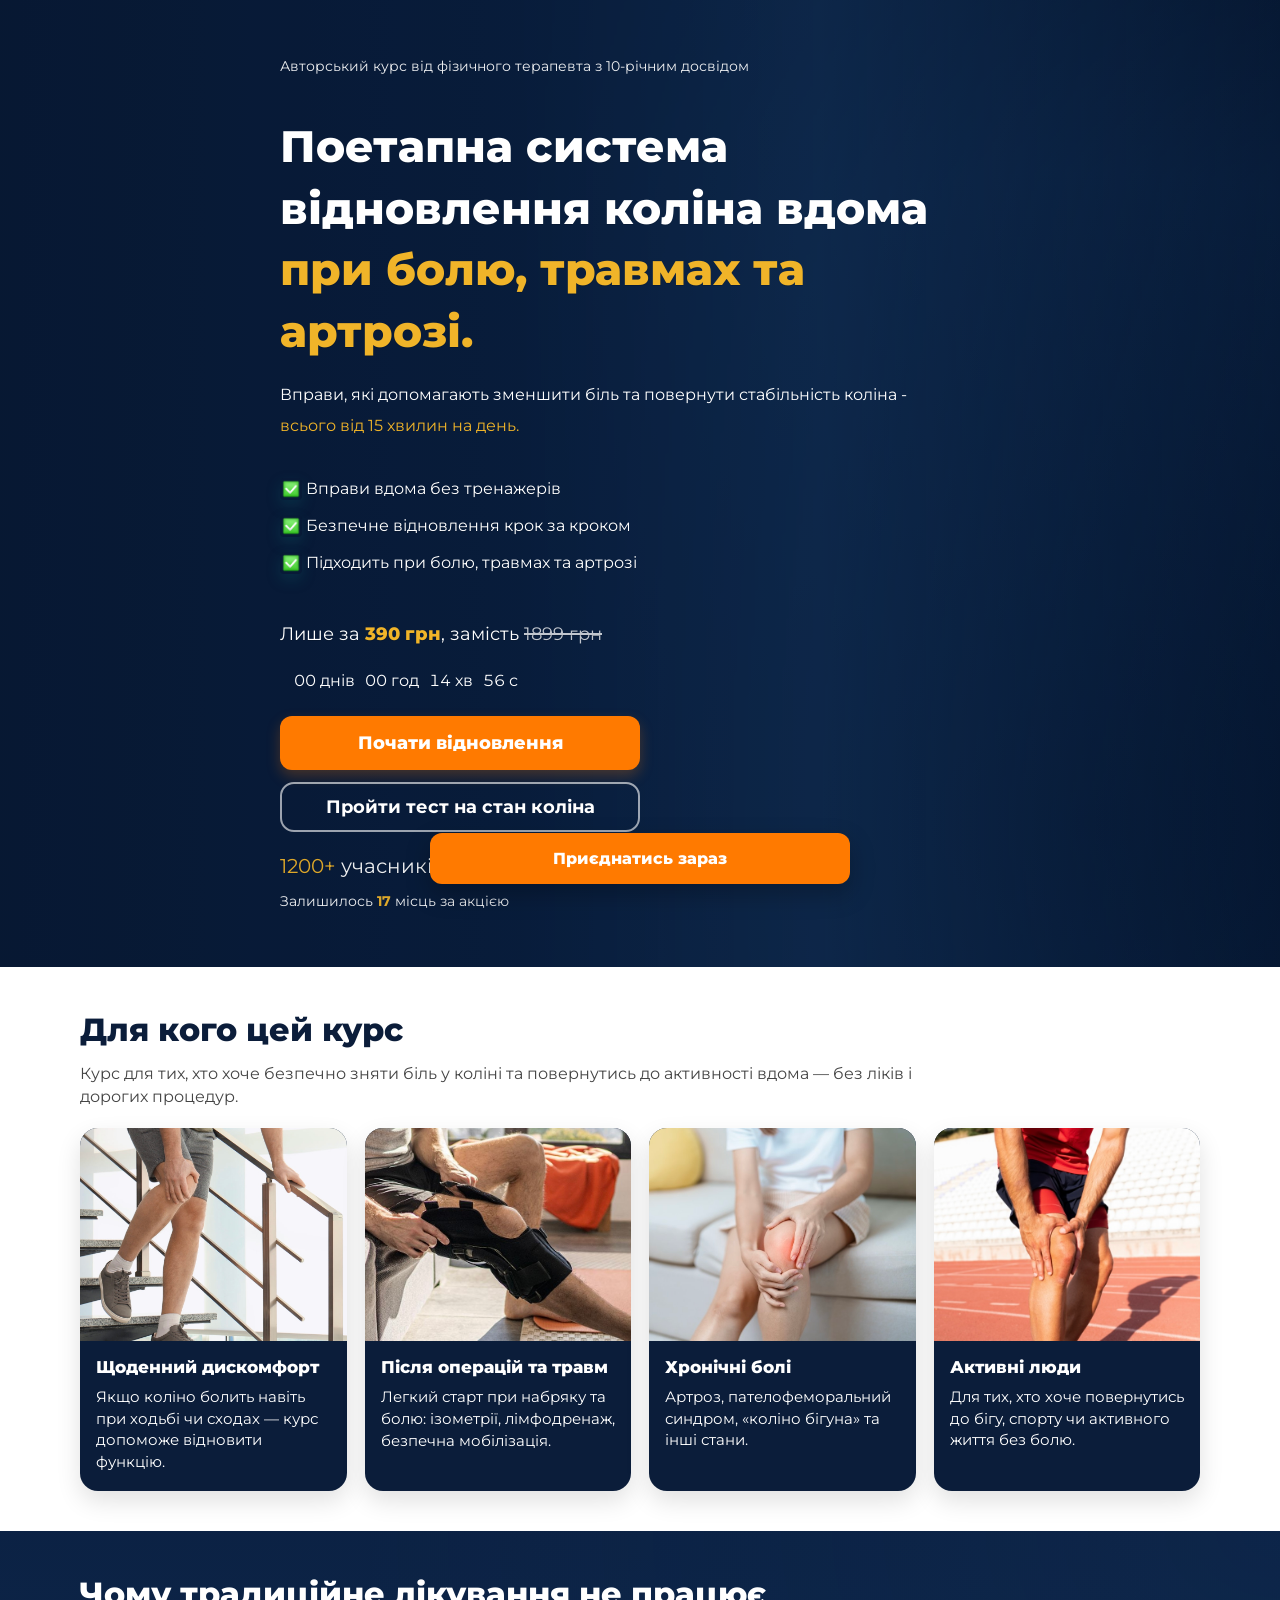
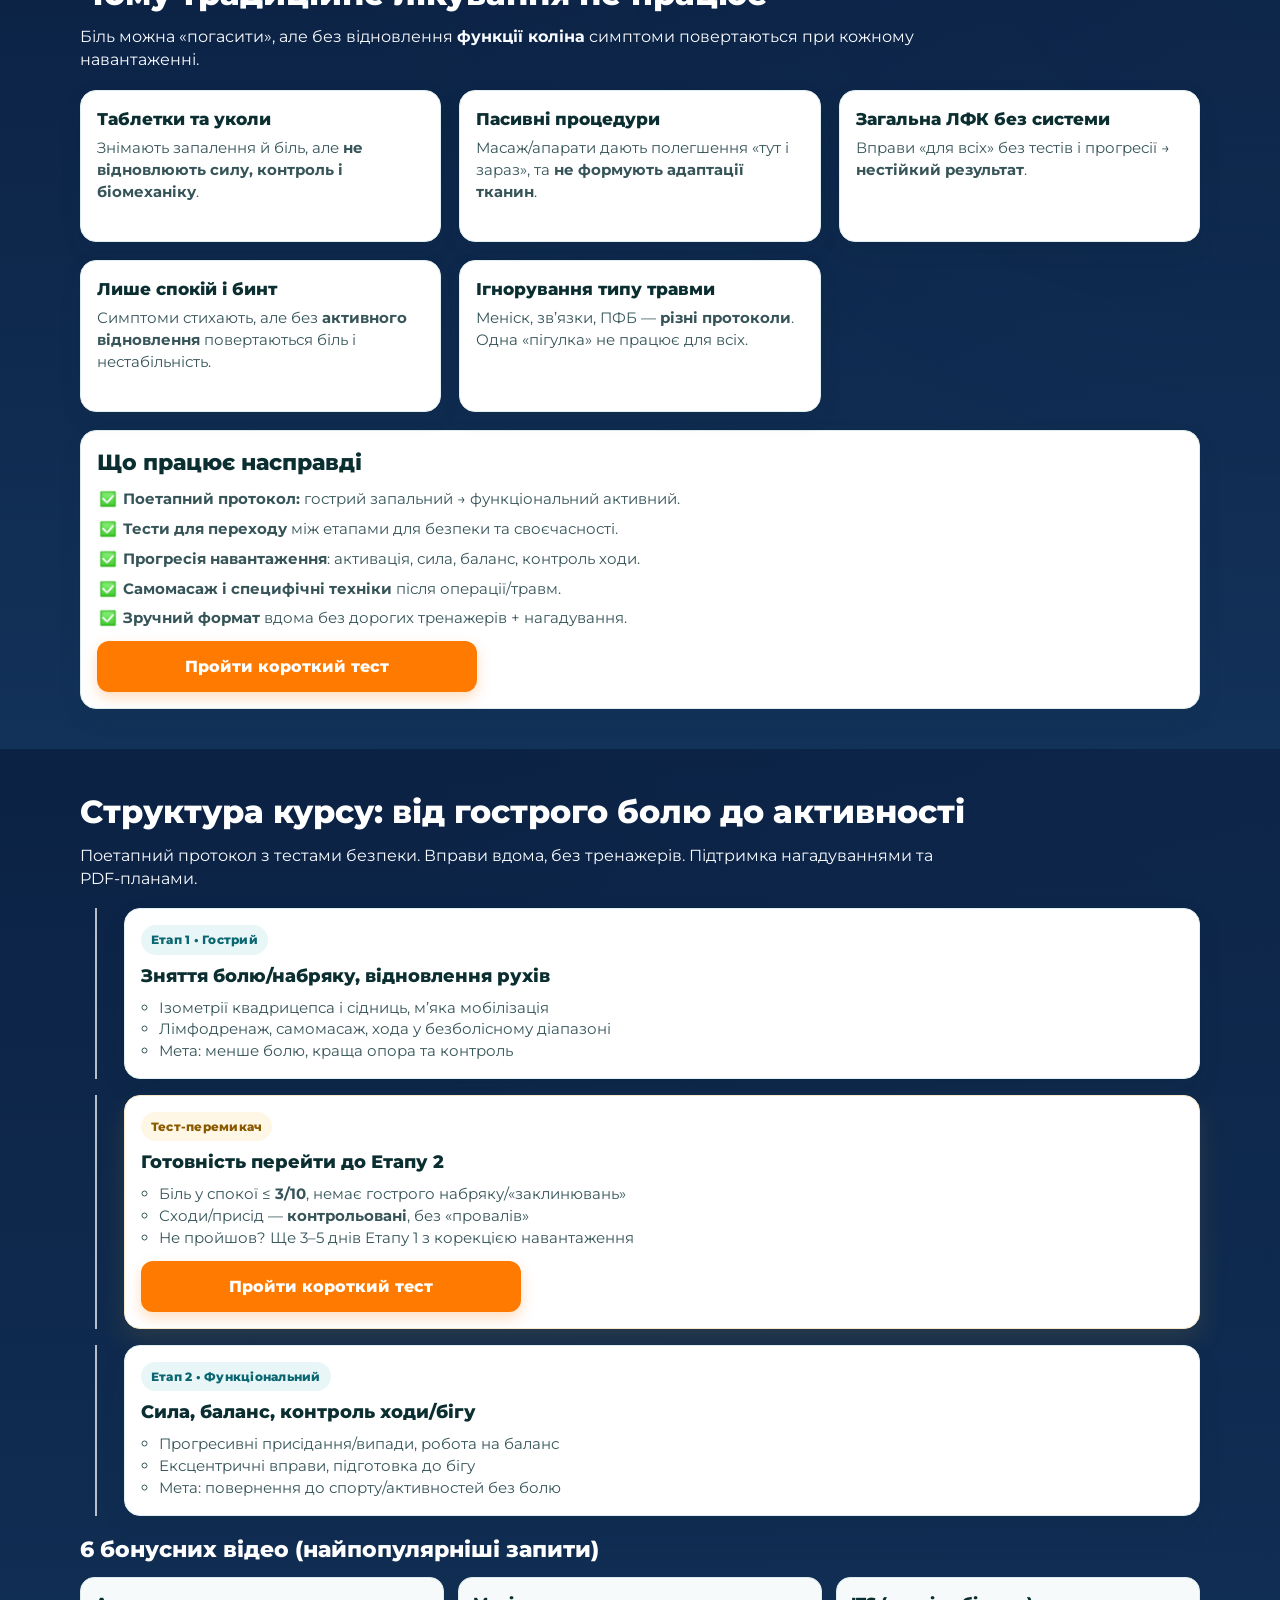
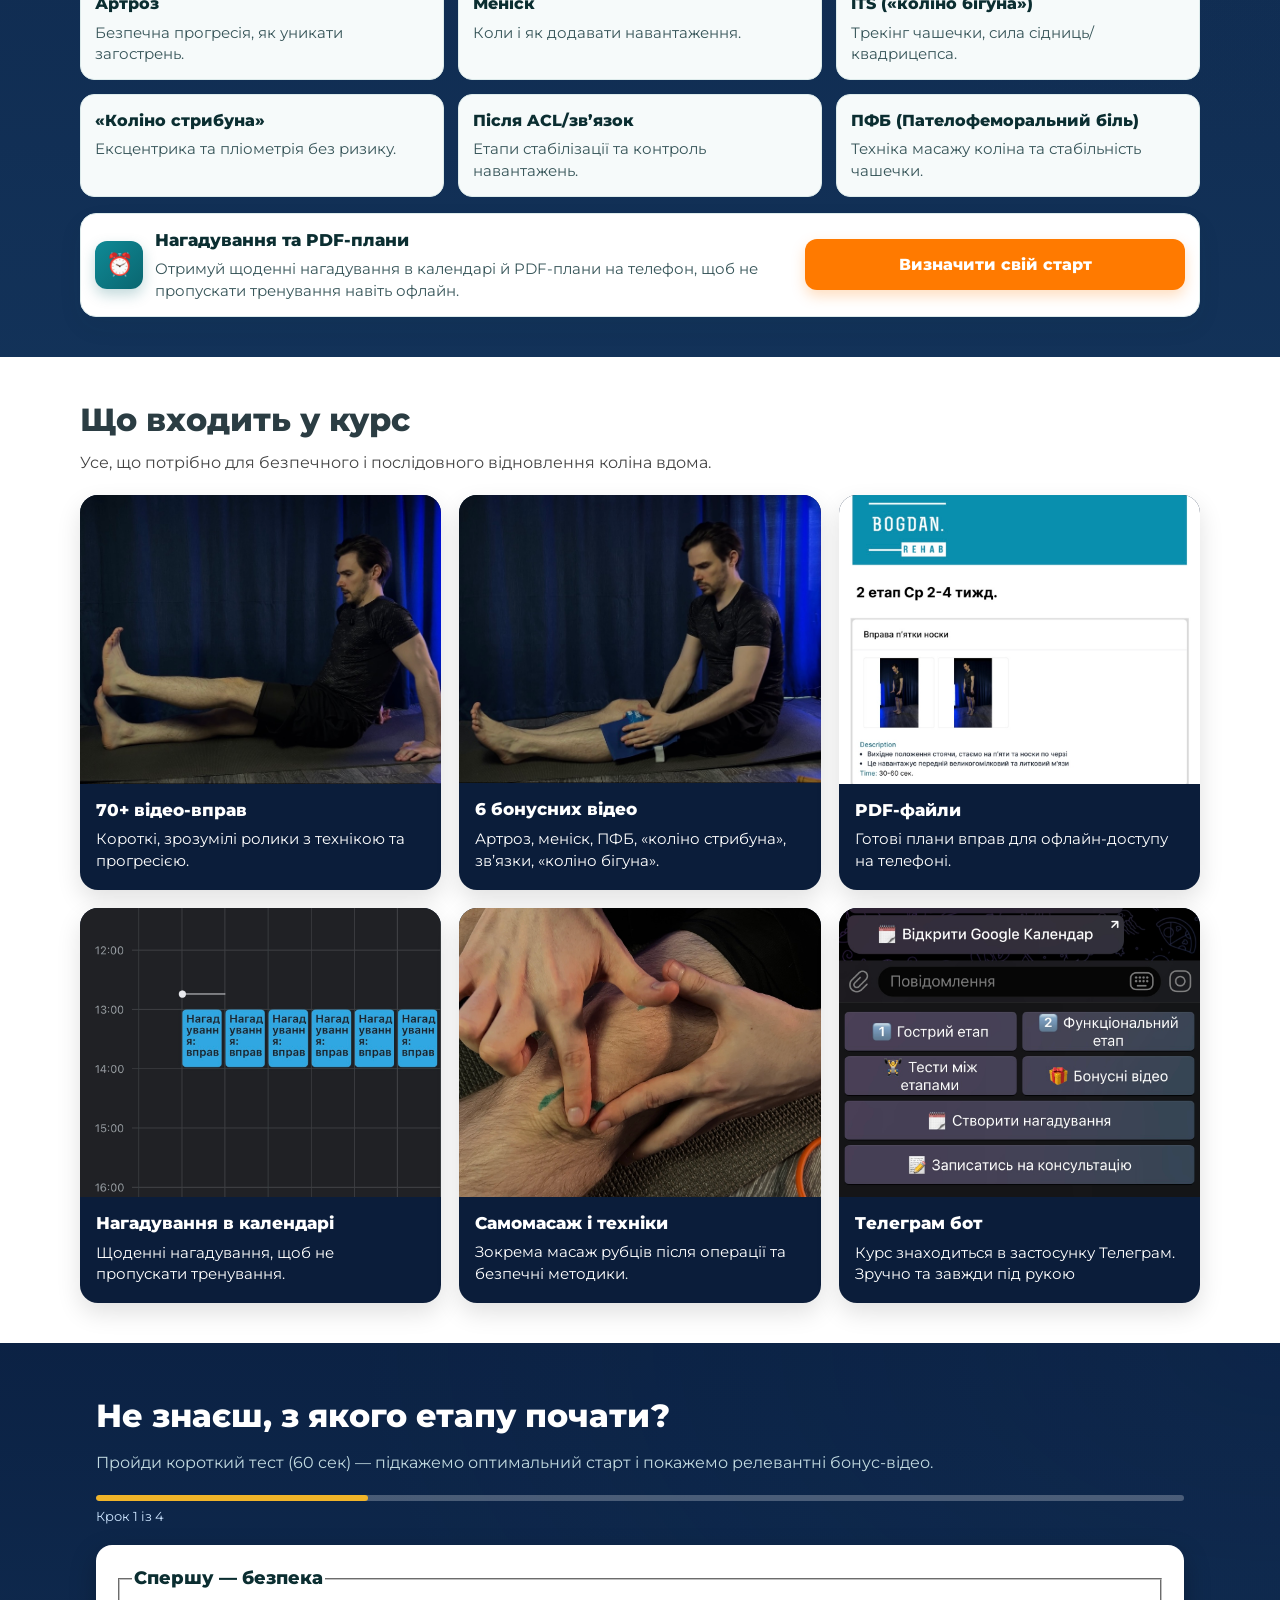
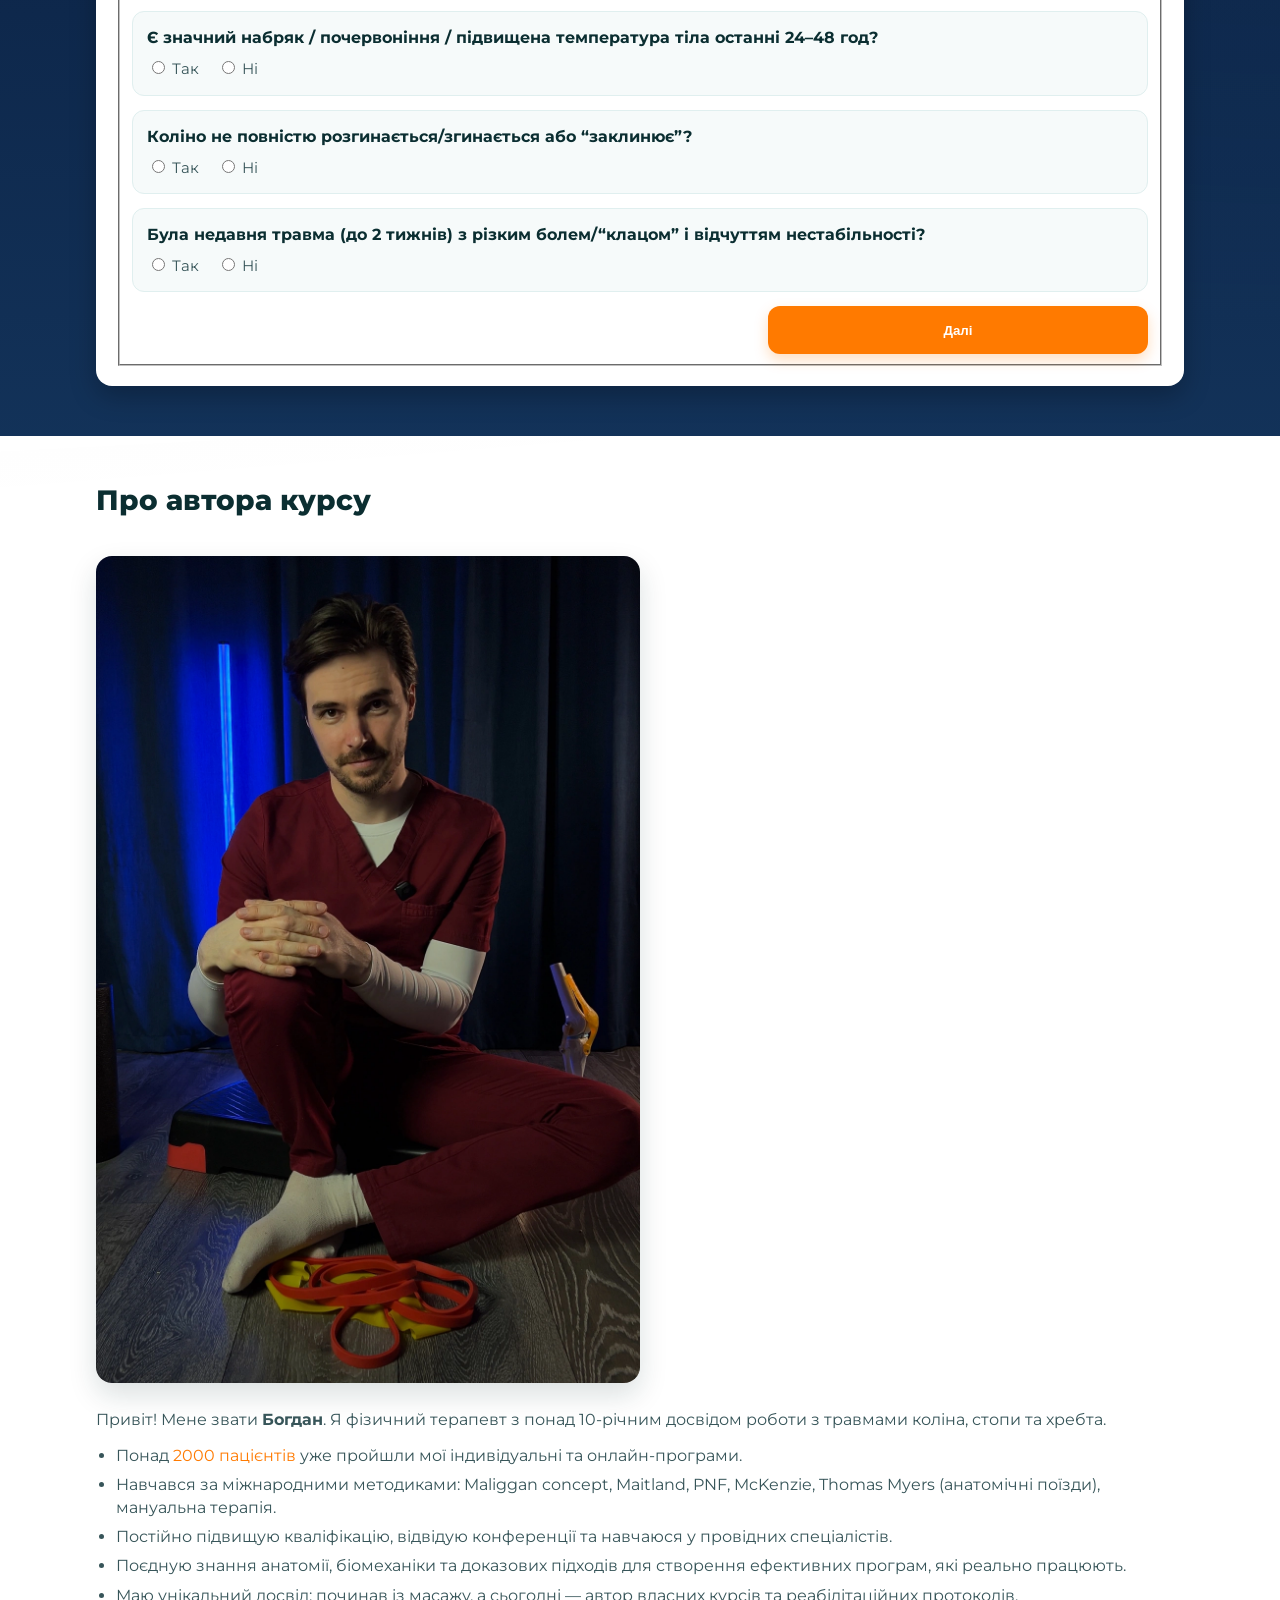
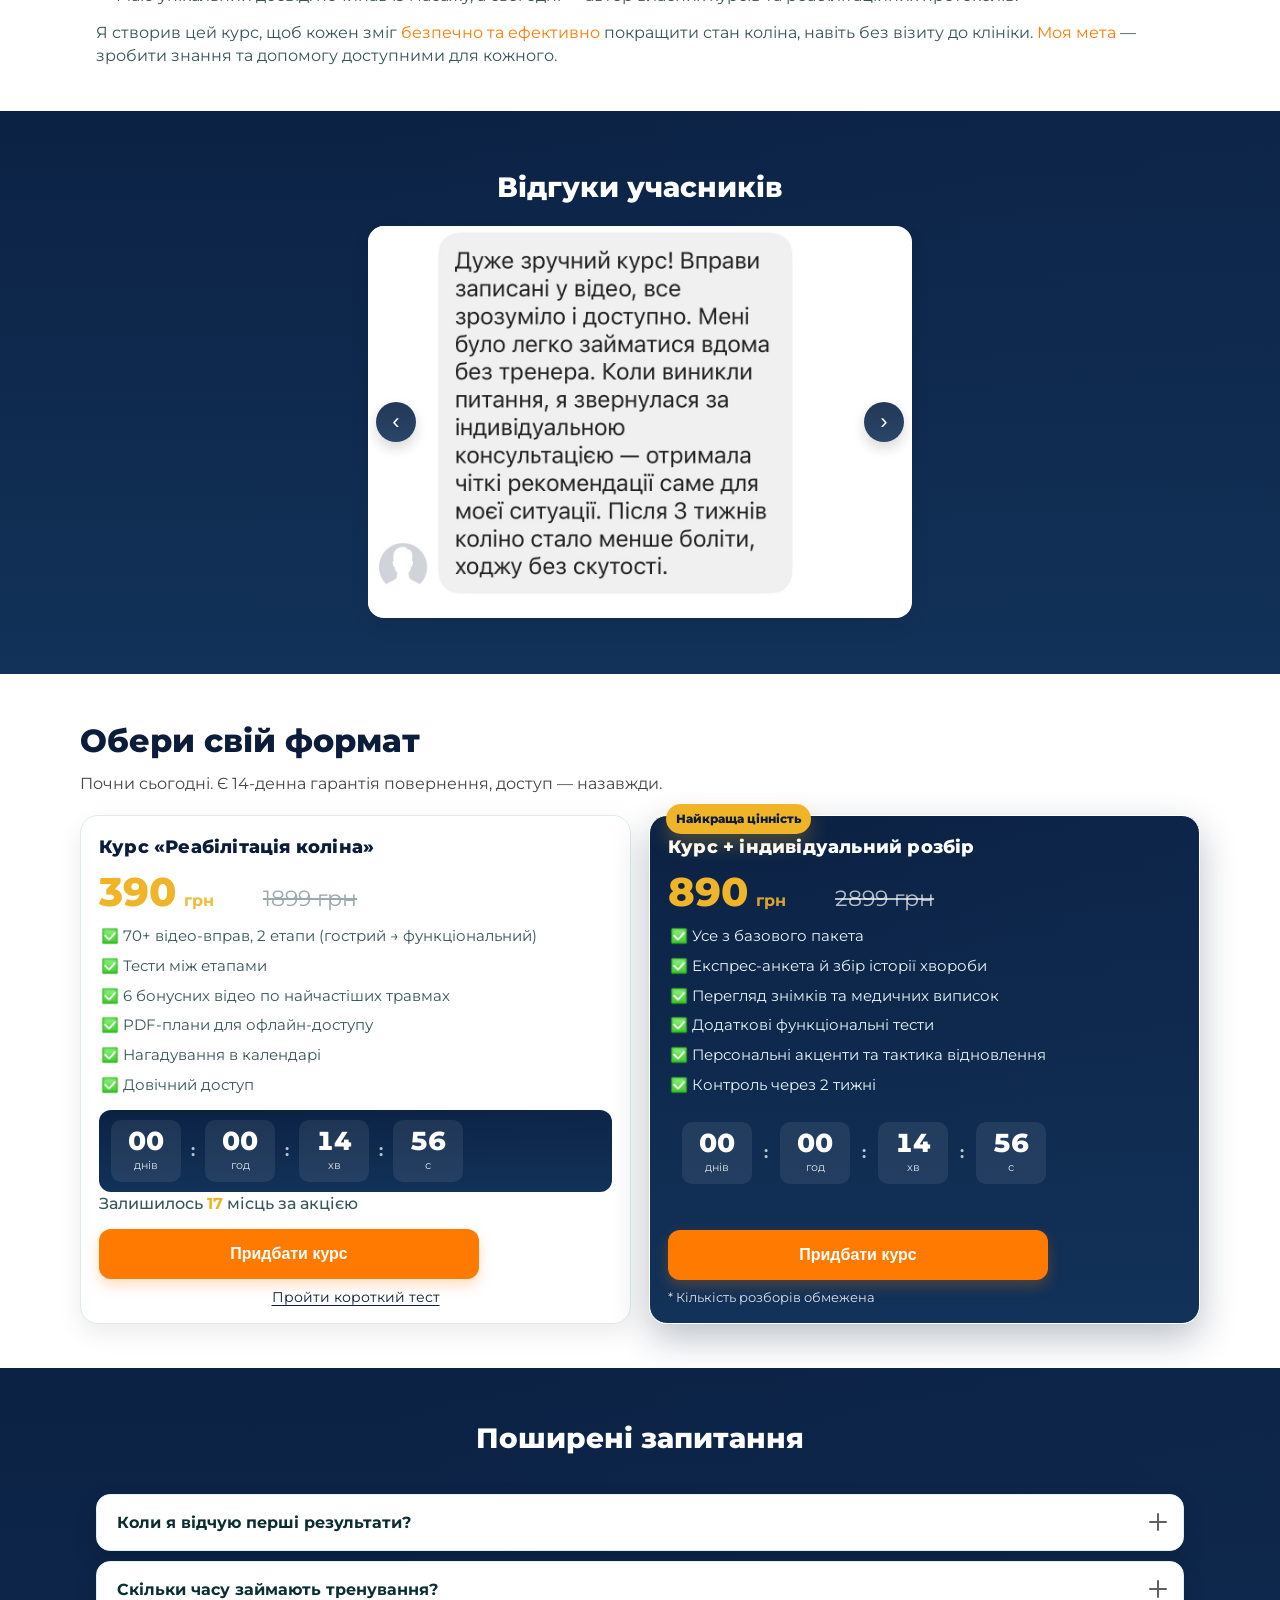
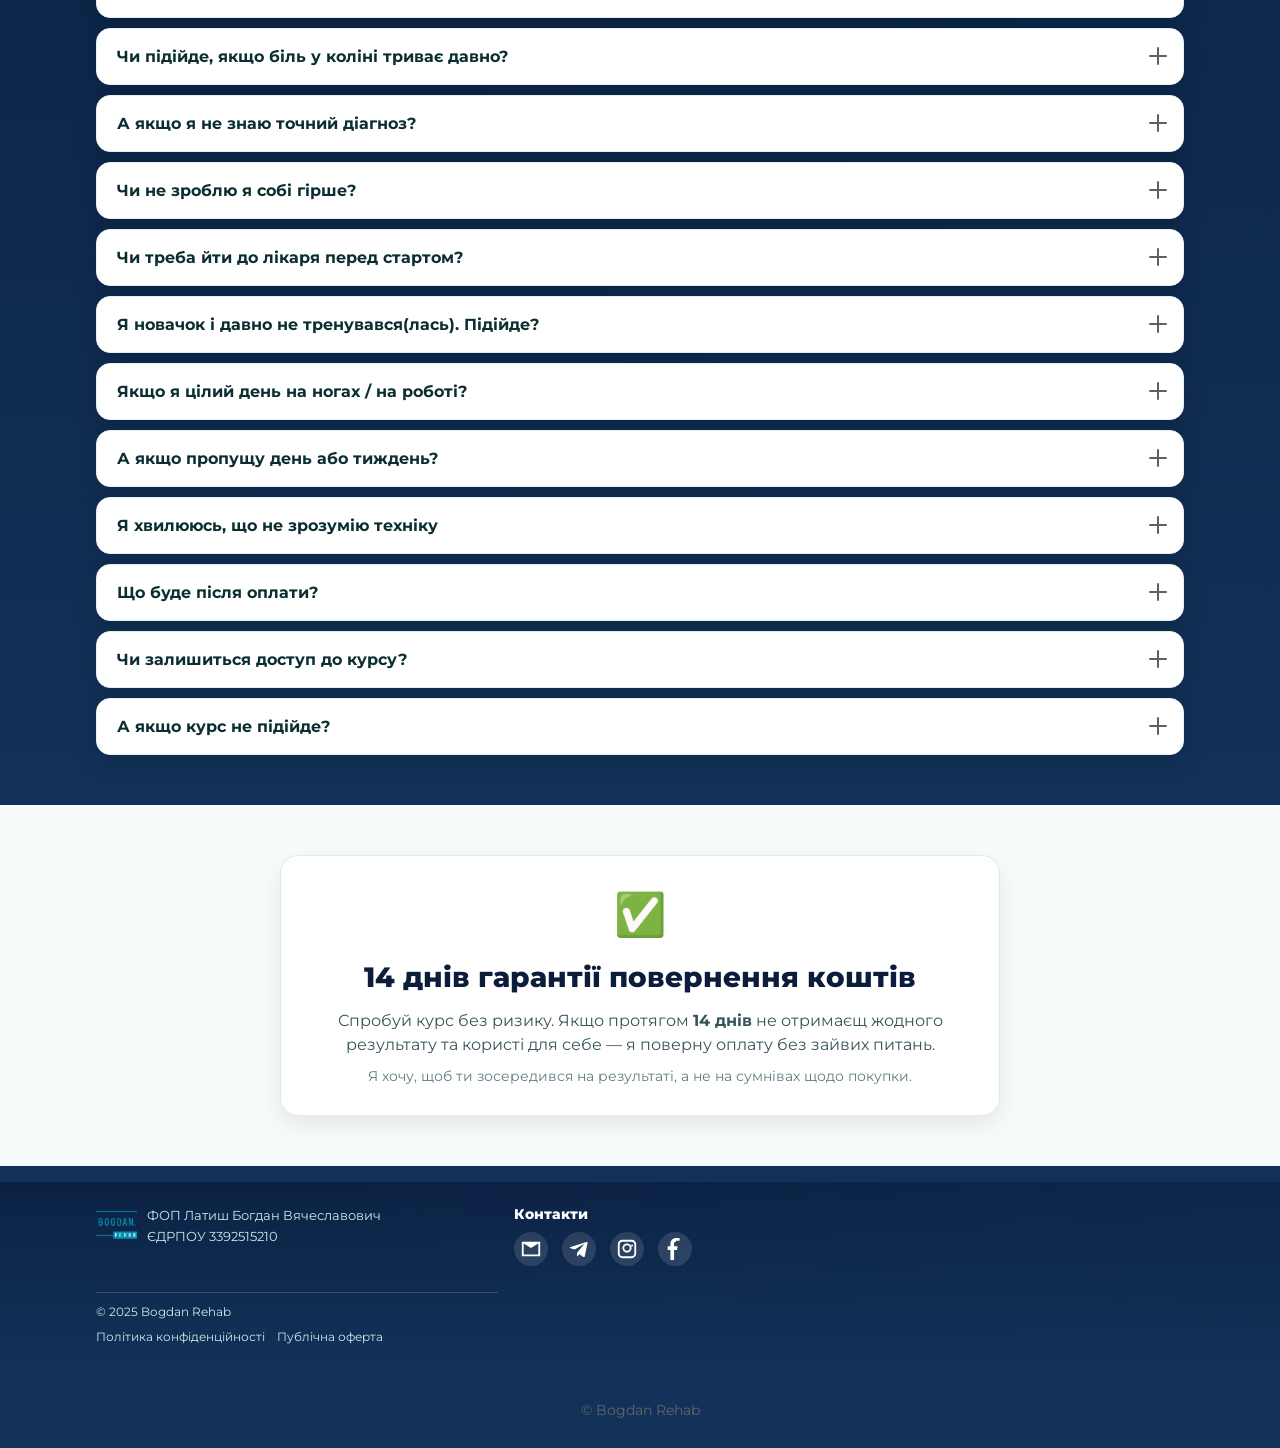
==== commit 54862010: "knee api" ====
--- a/docs/knee/index.html
+++ b/docs/knee/index.html
@@ -28,6 +28,124 @@
 }(window, document, 'ttq');
 </script>
 <!-- TikTok Pixel Code End -->
+ <script>
+  window.APP_CONFIG = {
+    landing_id: "knee",
+    pixel_key: "pixel_knee"
+  };
+</script>
+<script>
+document.addEventListener("DOMContentLoaded", function () {
+  console.log("pay script loaded");
+
+  const API_URL = "https://bayer-1078313683185.europe-west1.run.app";
+  const buttons = document.querySelectorAll(".pay-btn");
+
+  console.log("buttons found:", buttons.length);
+
+  if (!buttons.length) return;
+
+  function uuidv4() {
+    if (window.crypto && crypto.randomUUID) return crypto.randomUUID();
+    return 'xxxxxxxx-xxxx-4xxx-yxxx-xxxxxxxxxxxx'.replace(/[xy]/g, function(c) {
+      const r = Math.random() * 16 | 0, v = c === 'x' ? r : (r & 0x3 | 0x8);
+      return v.toString(16);
+    });
+  }
+
+  function getLS(key) {
+    try {
+      return localStorage.getItem(key);
+    } catch (e) {
+      return null;
+    }
+  }
+
+  buttons.forEach(function (btn) {
+    btn.addEventListener("click", async function (e) {
+      console.log("button clicked", btn.dataset.productId);
+      e.preventDefault();
+
+      const eventId = uuidv4();
+
+      const payload = {
+        event_id: eventId,
+        landing_id: window.APP_CONFIG?.landing_id || null,
+        pixel_key: window.APP_CONFIG?.pixel_key || null,
+        product_id: btn.dataset.productId,
+        attribution: {
+          external_id: getLS("meta_external_id"),
+          fbp: getLS("meta_fbp"),
+          fbclid: getLS("meta_last_fbclid") || getLS("meta_first_fbclid"),
+          utm_source: getLS("meta_last_utm_source"),
+          utm_medium: getLS("meta_last_utm_medium"),
+          utm_campaign: getLS("meta_last_utm_campaign"),
+          utm_adset: getLS("meta_last_utm_adset"),
+          utm_content: getLS("meta_last_utm_content"),
+          utm_term: getLS("meta_last_utm_term"),
+          first_seen_at: getLS("meta_first_seen_at")
+        }
+      };
+
+      try {
+        btn.style.pointerEvents = "none";
+        btn.style.opacity = "0.7";
+
+        const res = await fetch(API_URL, {
+          method: "POST",
+          headers: {
+            "Content-Type": "application/json"
+          },
+          body: JSON.stringify(payload)
+        });
+
+        console.log("response status:", res.status);
+
+        const data = await res.json();
+        console.log("response data:", data);
+
+        if (!res.ok || !data.ok || !data.payment) {
+          throw new Error(data.error || "Не вдалося створити оплату");
+        }
+
+        const payment = data.payment;
+        const form = document.createElement("form");
+        form.method = "POST";
+        form.action = "https://secure.wayforpay.com/pay";
+
+        Object.keys(payment).forEach(function (key) {
+          const value = payment[key];
+
+          if (Array.isArray(value)) {
+            value.forEach(function (item) {
+              const input = document.createElement("input");
+              input.type = "hidden";
+              input.name = key + "[]";
+              input.value = item;
+              form.appendChild(input);
+            });
+          } else {
+            const input = document.createElement("input");
+            input.type = "hidden";
+            input.name = key;
+            input.value = value;
+            form.appendChild(input);
+          }
+        });
+
+        document.body.appendChild(form);
+        form.submit();
+
+      } catch (error) {
+        console.error("Помилка create-order/payment:", error);
+        btn.style.pointerEvents = "";
+        btn.style.opacity = "";
+        alert("Не вдалося створити оплату. Спробуй ще раз.");
+      }
+    });
+  });
+});
+</script>
 </head>
 <body data-landing="knee">
   <!-- Google Tag Manager (noscript) -->
@@ -623,10 +741,11 @@
             <p class="bs-pricing__subtitle">Залишилось<span class="accent"> <strong data-spotss></strong> </span>місць за акцією</p>
           </div>
           <div class="pricing__actions">
-            <a id="main-cta" class="btn btn--primary pricing__btn"
-              href="https://secure.wayforpay.com/button/b580b218acc2f">
+            <button id="main-cta" class="btn btn--primary pricing__btn pay-btn"
+              data-product-id="knee_390"
+              type="button">
               Придбати курс
-            </a>
+            </button>
             <a class="pricing__sub" href="#" data-scroll-to="#knee-assess">Пройти короткий тест</a>
           </div>
         </article>
@@ -669,10 +788,11 @@
           </div>
 
           <div class="pricing__actions">
-            <a id="main-cta" class="btn btn--primary pricing__btn"
-              href="https://secure.wayforpay.com/button/bfef9d3512597">
-              Взяти курс + розбір
-            </a>
+            <button id="main-cta" class="btn btn--primary pricing__btn pay-btn"
+              data-product-id="knee_890"
+              type="button">
+              Придбати курс
+            </button>
             <p class="pricing__note">* Кількість розборів обмежена</p>
           </div>
         </article>
@@ -941,6 +1061,5 @@
 </a>
 <script src="../shared/js/base.js"></script>
 <script src="./knee.js"></script>
-
 </body>
 </html>
--- a/docs/shared/css/base.css
+++ b/docs/shared/css/base.css
@@ -0,0 +1,150 @@
+
+
+*{box-sizing:border-box}
+html,body{margin:0;padding:0}
+body{
+  font-family: system-ui, -apple-system, Segoe UI, Roboto, Ubuntu, Cantarell, "Helvetica Neue", Arial, "Noto Sans";
+  line-height:1.45; color:#0B2E31; background:#fff;
+}
+img{max-width:100%;display:block;height:auto}
+.nowrap{white-space:nowrap}
+.site-header{
+  position:sticky; top:0; z-index:40; display:none; align-items:center; justify-content:center;
+  height:64px; background:#fff; border-bottom:1px solid #eee;
+}
+.site-header .logo{display:block; height:36px}
+.site-header img{height:36px}
+.burger{
+  position:absolute; left:16px; top:50%; transform:translateY(-50%);
+  width:36px; height:28px; background:none; border:0; padding:0; cursor:pointer;
+}
+.burger span{display:block; height:3px; margin:5px 0; background:#0B6A73; border-radius:2px}
+.btn{
+  display:inline-block; text-decoration:none; text-align:center;
+  padding:14px 22px; border-radius:10px; font-weight:700;
+}
+.btn--primary{ background:var(--c-orange); color:var(--c-white); box-shadow:0 6px 14px rgba(255,122,0,.25); }
+.btn--primary:active{background:var(--c-orange-dark)}
+.container{max-width:var(--container); margin:0 auto; padding:0 16px}
+.footer{padding:28px 16px; text-align:center; color:#666; font-size:14px}
+
+/* ===== COUNTDOWN ===== */
+.bs-countdown{
+  display:inline-flex; align-items:stretch; gap:8px;
+  background:#0a6670; color:#fff; padding:10px 12px; border-radius:12px;
+  font-feature-settings:"tnum" 1; /* моноцифри */
+}
+.bs-countdown-knee{
+  display:inline-flex; align-items:stretch; gap:8px;
+  color:#fff; padding:10px 12px; border-radius:12px;
+  font-feature-settings:"tnum" 1; /* моноцифри */
+}
+.bs-countdown__item{
+  display:flex; flex-direction:column; align-items:center; min-width:60px;
+  background:rgba(255,255,255,.08); border-radius:10px; padding:6px 8px;
+}
+.bs-countdown__num{
+  font-weight:800; font-size:22px; line-height:1; letter-spacing:.5px;
+}
+.bs-countdown__label{
+  font-size:11px; opacity:.85; margin-top:4px;
+}
+.bs-countdown__sep{
+  display:flex; align-items:center; justify-content:center;
+  font-weight:700; opacity:.7; padding:0 2px;
+}
+@media (min-width:768px){
+  .bs-countdown{ gap:10px; padding:12px 14px }
+  .bs-countdown__item{ min-width:70px; padding:8px 10px }
+  .bs-countdown__num{ font-size:26px }
+}
+
+/* ===== STICKY CTA (низ екрана) ===== */
+.bs-sticky-cta{
+  position:fixed; left:16px; right:16px; bottom:16px;
+  z-index:60; display:flex; align-items:center; justify-content:center;
+  padding:14px 18px; border-radius:12px;
+  background:var(--c-orange,#FF7A00); color:#fff; text-decoration:none; font-weight:800;
+  box-shadow:0 10px 24px rgba(0,0,0,.25);
+  transform:translateY(calc(100% + 24px)); opacity:0; pointer-events:none;
+  transition:transform .28s ease, opacity .28s ease;
+  /* повага до safe-area на iOS */
+  padding-bottom:calc(14px + env(safe-area-inset-bottom));
+}
+.bs-sticky-cta.is-visible{
+  transform:translateY(0); opacity:1; pointer-events:auto;
+}
+@media (min-width:768px){
+  .bs-sticky-cta{ left:50%; right:auto; transform:translate( -50%, calc(100% + 24px) ); width:clamp(280px,40vw,420px) }
+  .bs-sticky-cta.is-visible{ transform:translate(-50%,0) }
+}
+
+/* ===== TOASTS (правий верхній кут) ===== */
+.bs-toasts{
+  position:fixed; top:16px; right:16px; z-index:70;
+  display:flex; flex-direction:column; gap:10px;
+}
+.bs-toast{
+  display:flex; align-items:flex-start; gap:10px;
+  background:#111; color:#fff; border-radius:12px; padding:12px 14px; max-width:min(70vw, 300px);
+  box-shadow:0 12px 30px rgba(0,0,0,.35);
+  transform:translateY(-10px); opacity:0; animation:toast-in .25s ease forwards;
+}
+.bs-toast__avatar{
+  width:36px; height:36px; border-radius:50%; background:#2a2a2a; flex:0 0 36px; overflow:hidden;
+}
+.bs-toast__title{ font-weight:800; margin:0 0 2px; font-size:14px }
+.bs-toast__text{ margin:0; font-size:13px; opacity:.9 }
+.bs-toast__time{ margin-left:auto; font-size:12px; opacity:.7; padding-left:8px }
+@keyframes toast-in{ to{ transform:none; opacity:1 } }
+@keyframes toast-out{ to{ transform:translateY(-10px); opacity:0 } }
+
+/* ===== SECTIONS: варіації оформлення ===== */
+.section{ padding:40px 0; position:relative; }
+@media (min-width:768px){ .section{ padding:36px 0 } }
+@media (min-width:1024px){ .section{ padding:44px 0 } }
+
+/* Легкий бірюзовий тинт */
+.section--tint{ background:#F6FAFA; }
+
+/* Альтернативний фон: білий + тінь карток виразніша */
+.section--alt{ background:#fff; }
+
+/* Крапковий патерн (дуже делікатний) */
+.section--pattern{
+  background:
+    radial-gradient(rgba(10,102,112,0.06) 1px, transparent 1px) 0 0/14px 14px,
+    #fff;
+}
+
+/* Діагональний зріз вгорі або внизу */
+.section--angled-top::before,
+.section--angled-bottom::after{
+  content:""; position:absolute; left:0; right:0; height:36px; z-index:1;
+  background:linear-gradient( to bottom right, rgba(0,0,0,0.08), rgba(0,0,0,0.0) );
+  opacity:.05; pointer-events:none;
+}
+.section--angled-top::before{ top:-18px; transform:skewY(-3deg); }
+.section--angled-bottom::after{ bottom:-18px; transform:skewY(3deg); }
+
+/* Хвиля-перемичка між секціями */
+.bs-divider{ position:relative; height:26px; }
+.bs-divider--wave{
+  --wave: url("data:image/svg+xml,%3Csvg xmlns='http://www.w3.org/2000/svg' width='1200' height='60' viewBox='0 0 1200 60'%3E%3Cpath fill='%23F6FAFA' d='M0 0h1200v21c-119.9 27.5-284.8 41-497 15C475-13 267 33 0 21V0z'/%3E%3C/svg%3E");
+  background: var(--wave) center/cover no-repeat;
+}
+
+/* Ліва акцентна смуга у секції */
+.section--accent-edge::before{
+  content:""; position:absolute; left:0; top:10px; bottom:10px; width:6px;
+  background:linear-gradient(180deg, #0f8a96, #0A6670); border-radius:6px;
+}
+
+/* Уточнення типографіки заголовків секцій */
+.section .h2-like,
+.section h2{
+  margin:0 0 35px;
+  font-size:clamp(20px, 4.8vw, 28px);
+  font-weight:800; color:#0B2E31;
+}
+
--- a/docs/shared/css/footer.css
+++ b/docs/shared/css/footer.css
@@ -0,0 +1,45 @@
+
+/* ===== FOOTER ===== */
+.site-footer{
+  background:#0A6670; color:#D6EEF1; padding:22px 0 26px; margin-top:16px;
+}
+.site-footer__grid{
+  max-width:1120px; margin:0 auto; padding:0 16px;
+  display:grid; gap:16px;
+}
+.site-footer__brand{ display:flex; align-items:center; gap:10px; }
+.site-footer__logo{ height:28px; width:auto; display:block; }
+.site-footer__title{ margin:0; font-weight:800; font-size:16px; color:#fff; }
+.site-footer__desc{ margin:2px 0 0; font-size:13px; color:#CFE9EC; }
+.site-footer__cols{ display:grid; gap:12px; }
+.site-footer__col h3{ margin:0 0 8px; font-size:14px; color:#fff; font-weight:800; }
+.site-footer__links{ list-style:none; margin:0; padding:0; display:grid; gap:6px; }
+.site-footer__links a{ color:#D6EEF1; text-decoration:none; font-size:14px; }
+.site-footer__links a:hover{ text-decoration:underline; }
+.site-footer__bottom{
+  border-top:1px solid rgba(255,255,255,.18);
+  margin-top:10px; padding-top:10px;
+  display:flex; flex-wrap:wrap; gap:8px; justify-content:space-between; align-items:center;
+  font-size:12px; color:#CFE9EC;
+}
+.site-footer__legal{ display:flex; gap:12px; flex-wrap:wrap; }
+.site-footer__legal a{ color:#CFE9EC; text-decoration:none; }
+.site-footer__legal a:hover{ text-decoration:underline; }
+@media (min-width:768px){
+  .site-footer__grid{ grid-template-columns:1.2fr 2fr; }
+  .site-footer__cols{ grid-template-columns:repeat(3, 1fr); gap:16px; }
+}
+.site-footer__cols{ display:grid; gap:12px; }
+
+.site-footer__socials{
+  display:flex; gap:14px; margin-top:8px;
+}
+.site-footer__socials a{
+  display:flex; align-items:center; justify-content:center;
+  width:34px; height:34px; border-radius:50%;
+  background:rgba(255,255,255,.12); color:#fff;
+  transition:.25s;
+}
+.site-footer__socials a:hover{
+  background:#fff; color:#0A6670;
+}
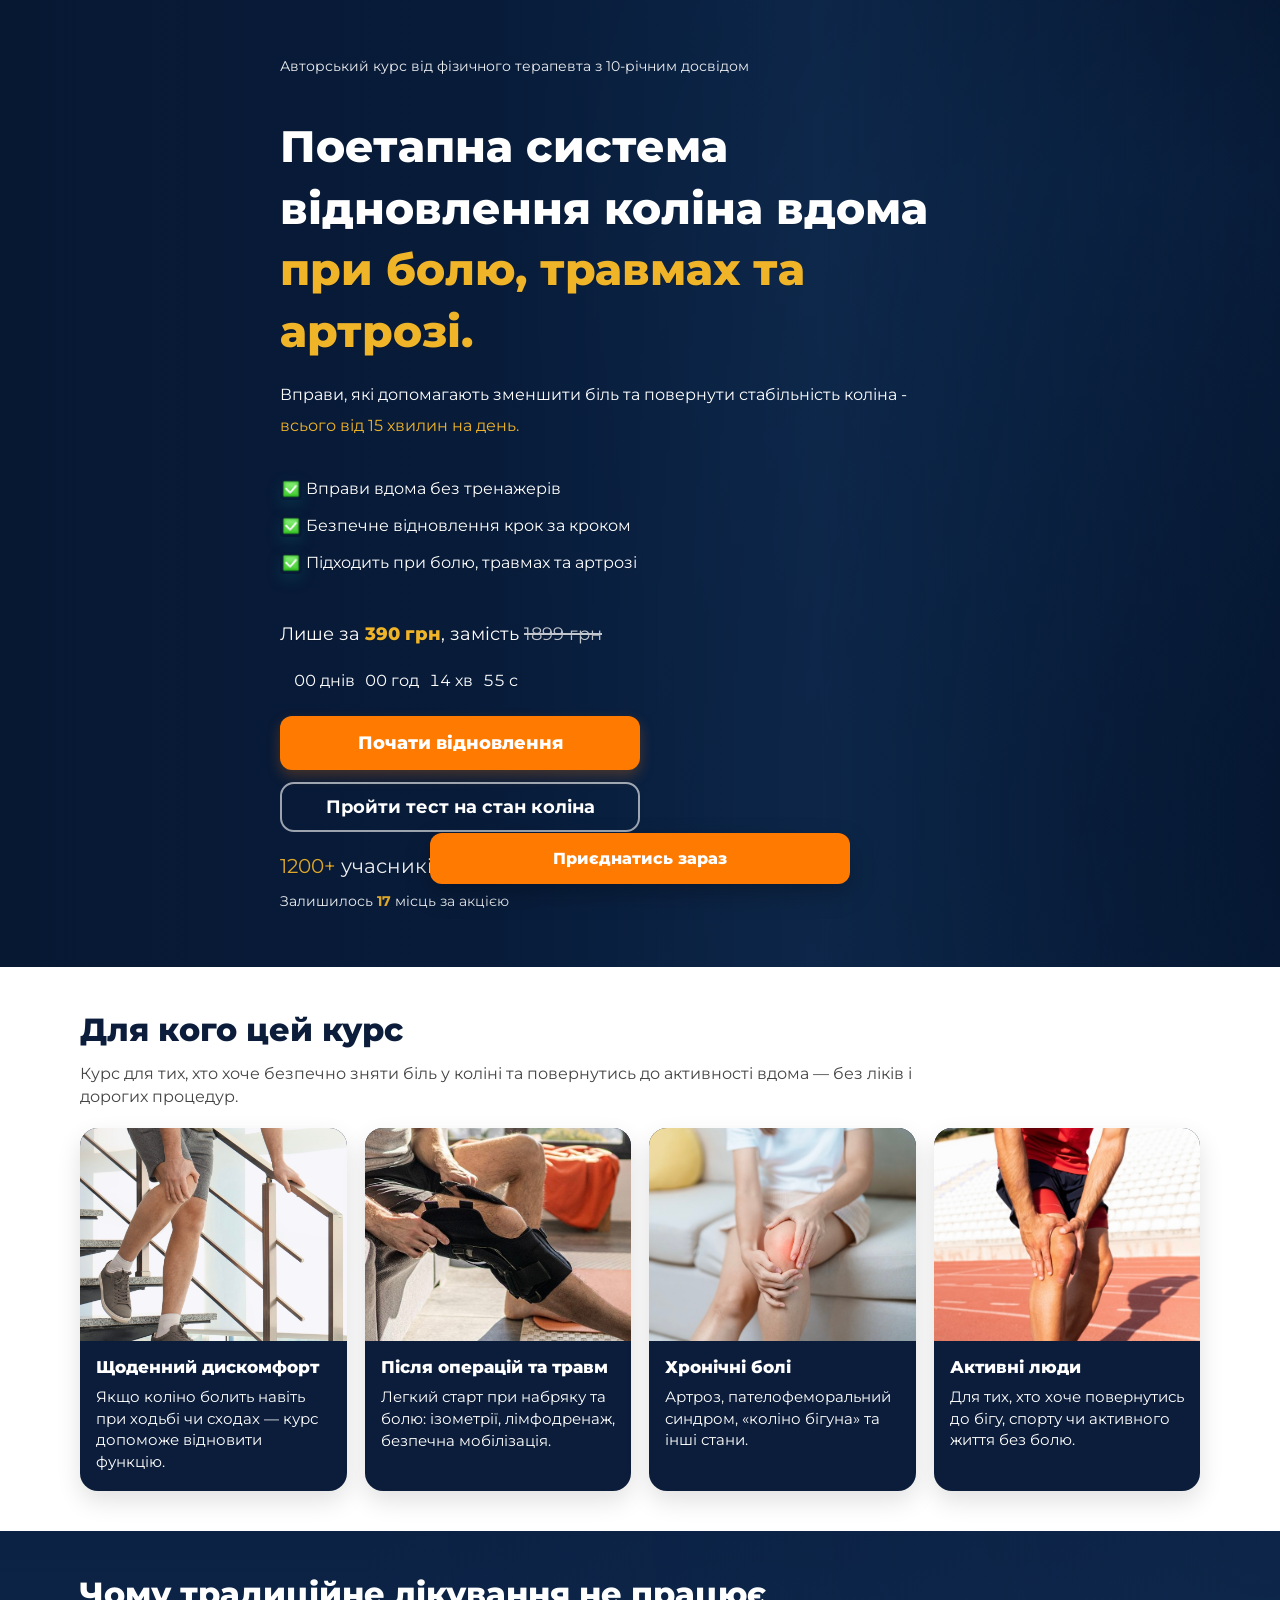
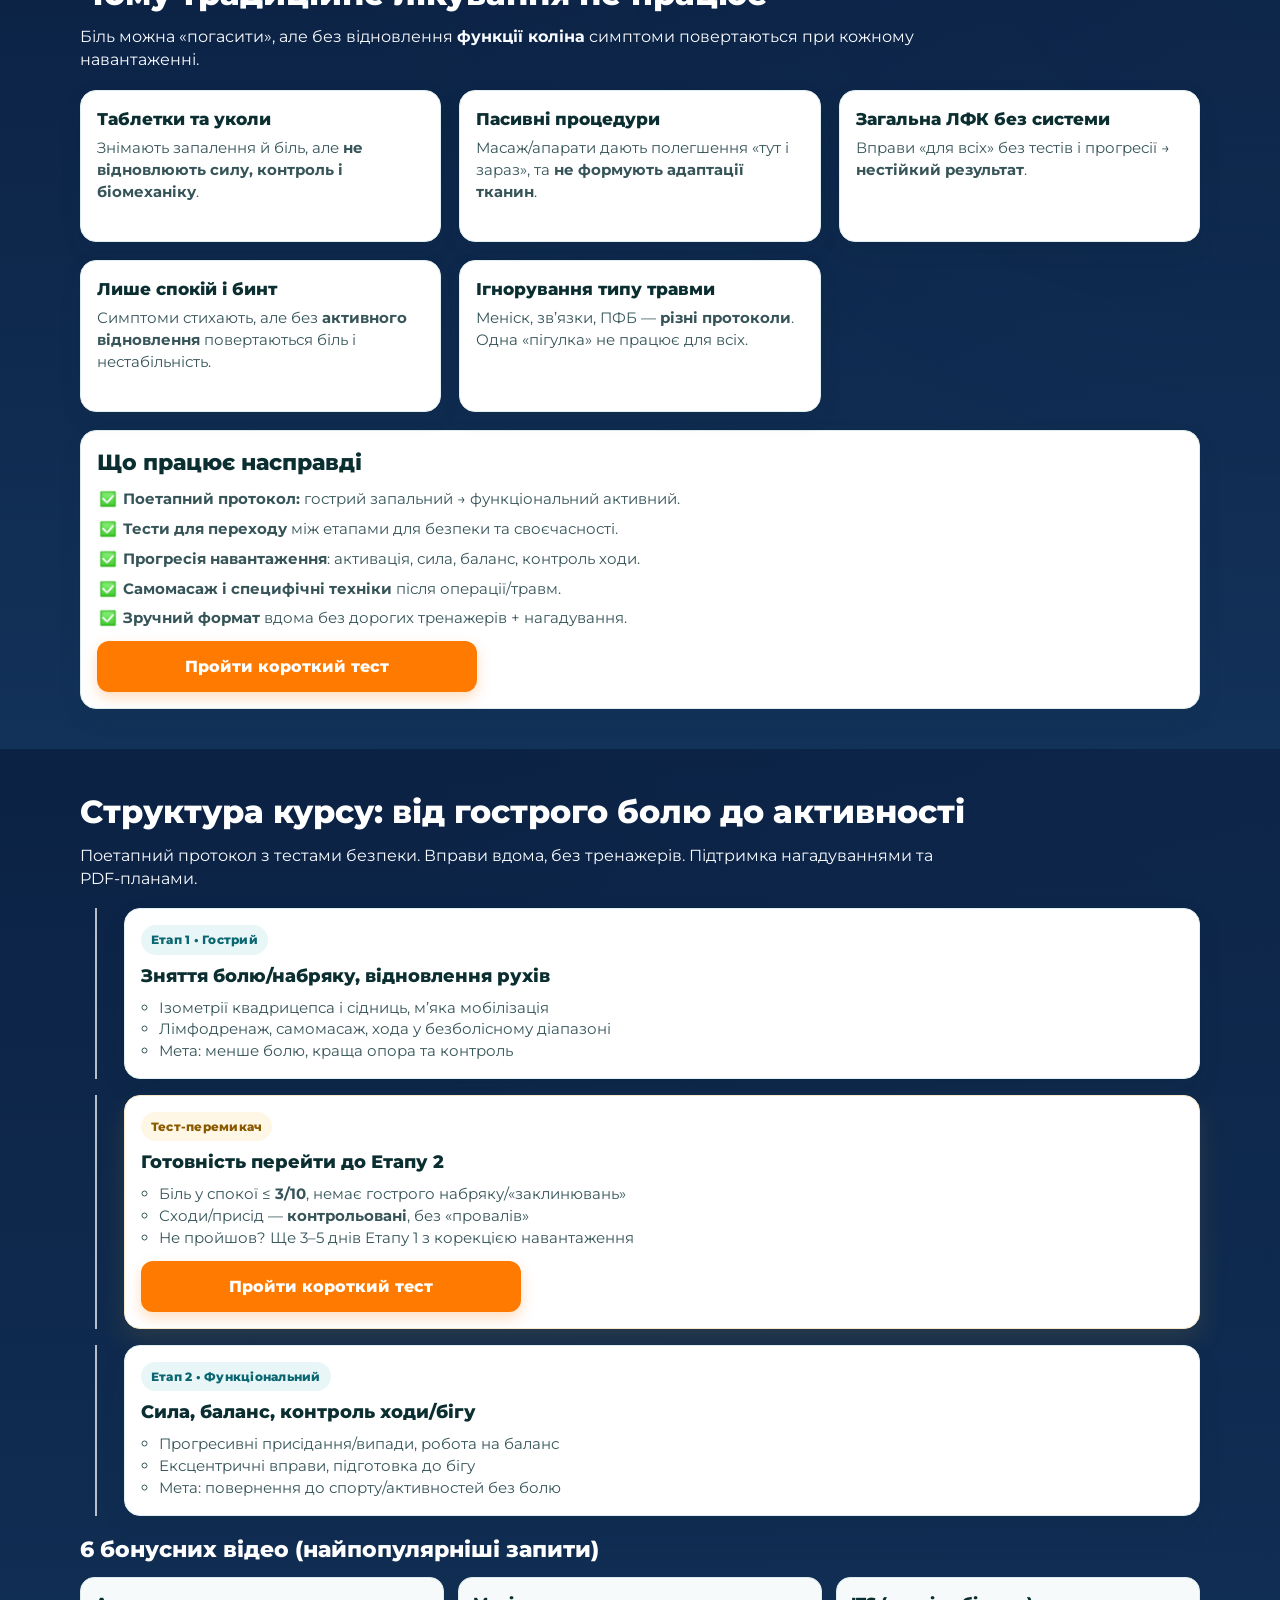
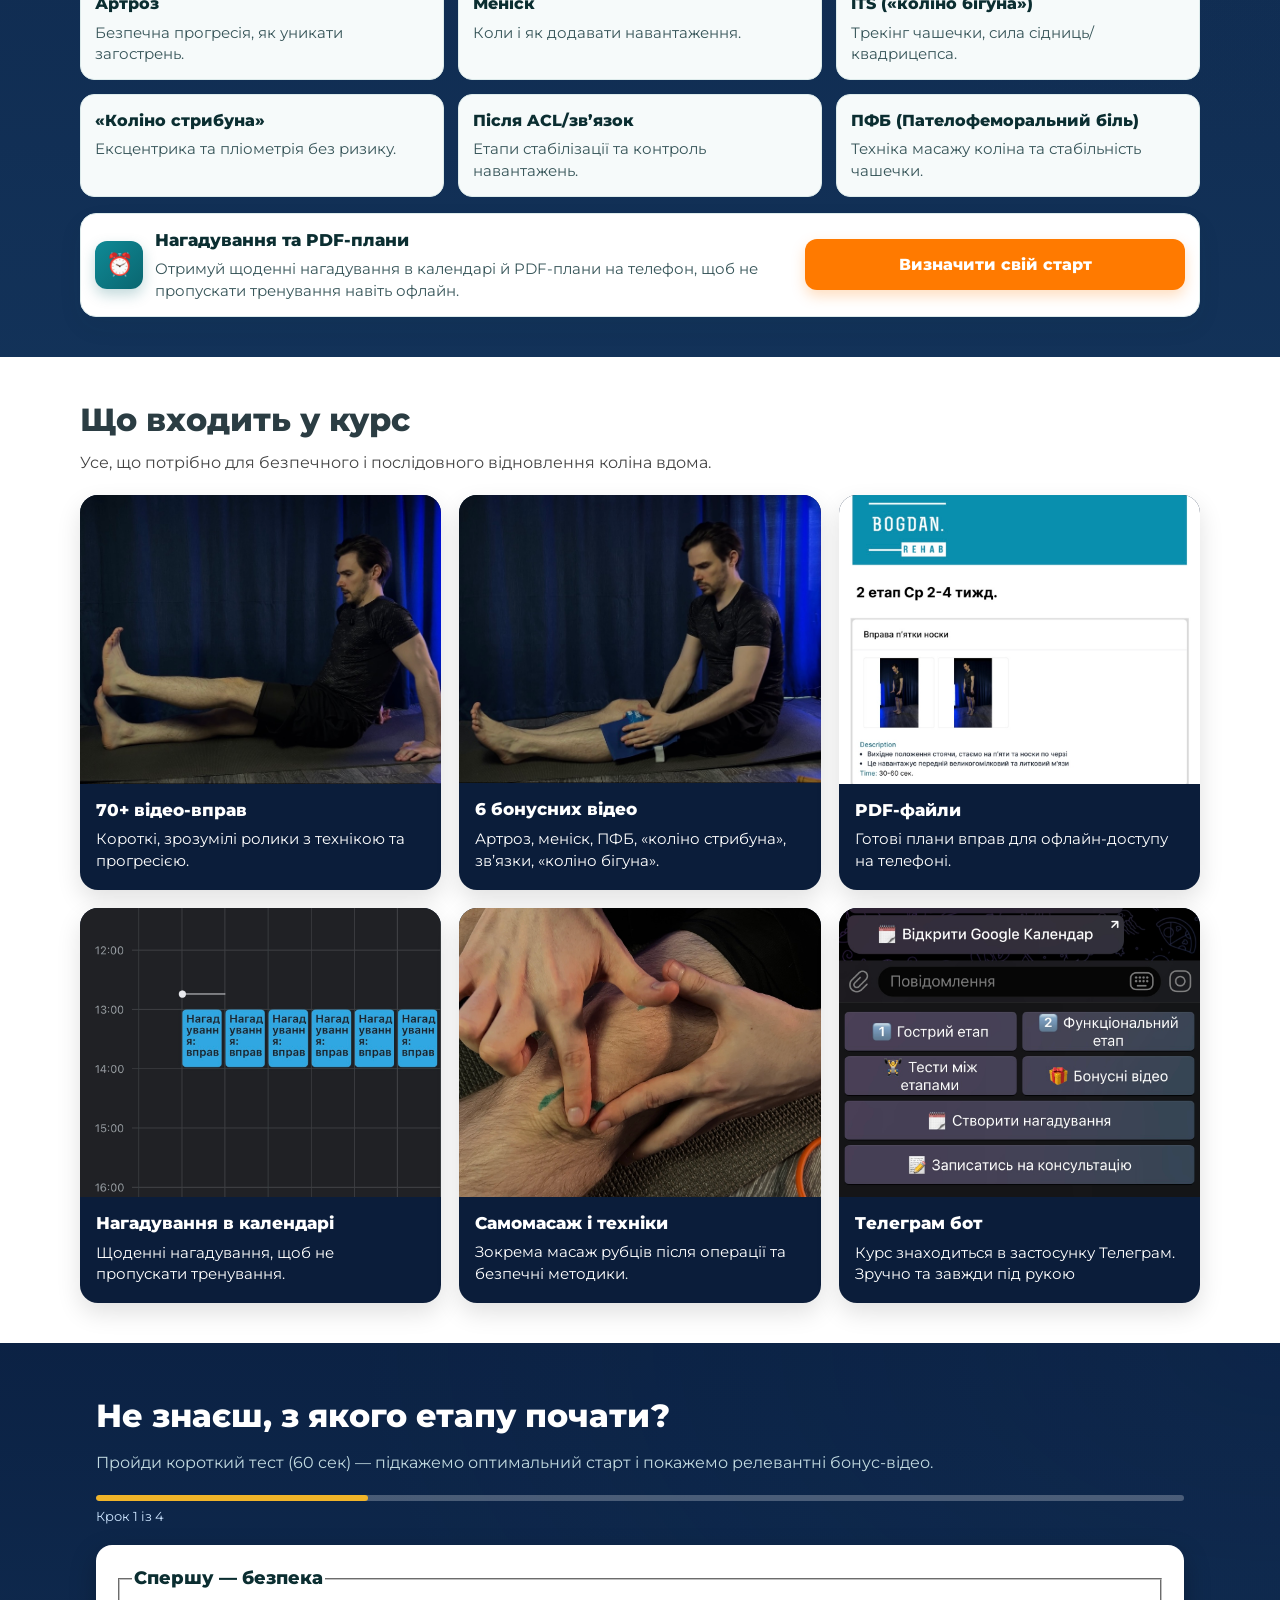
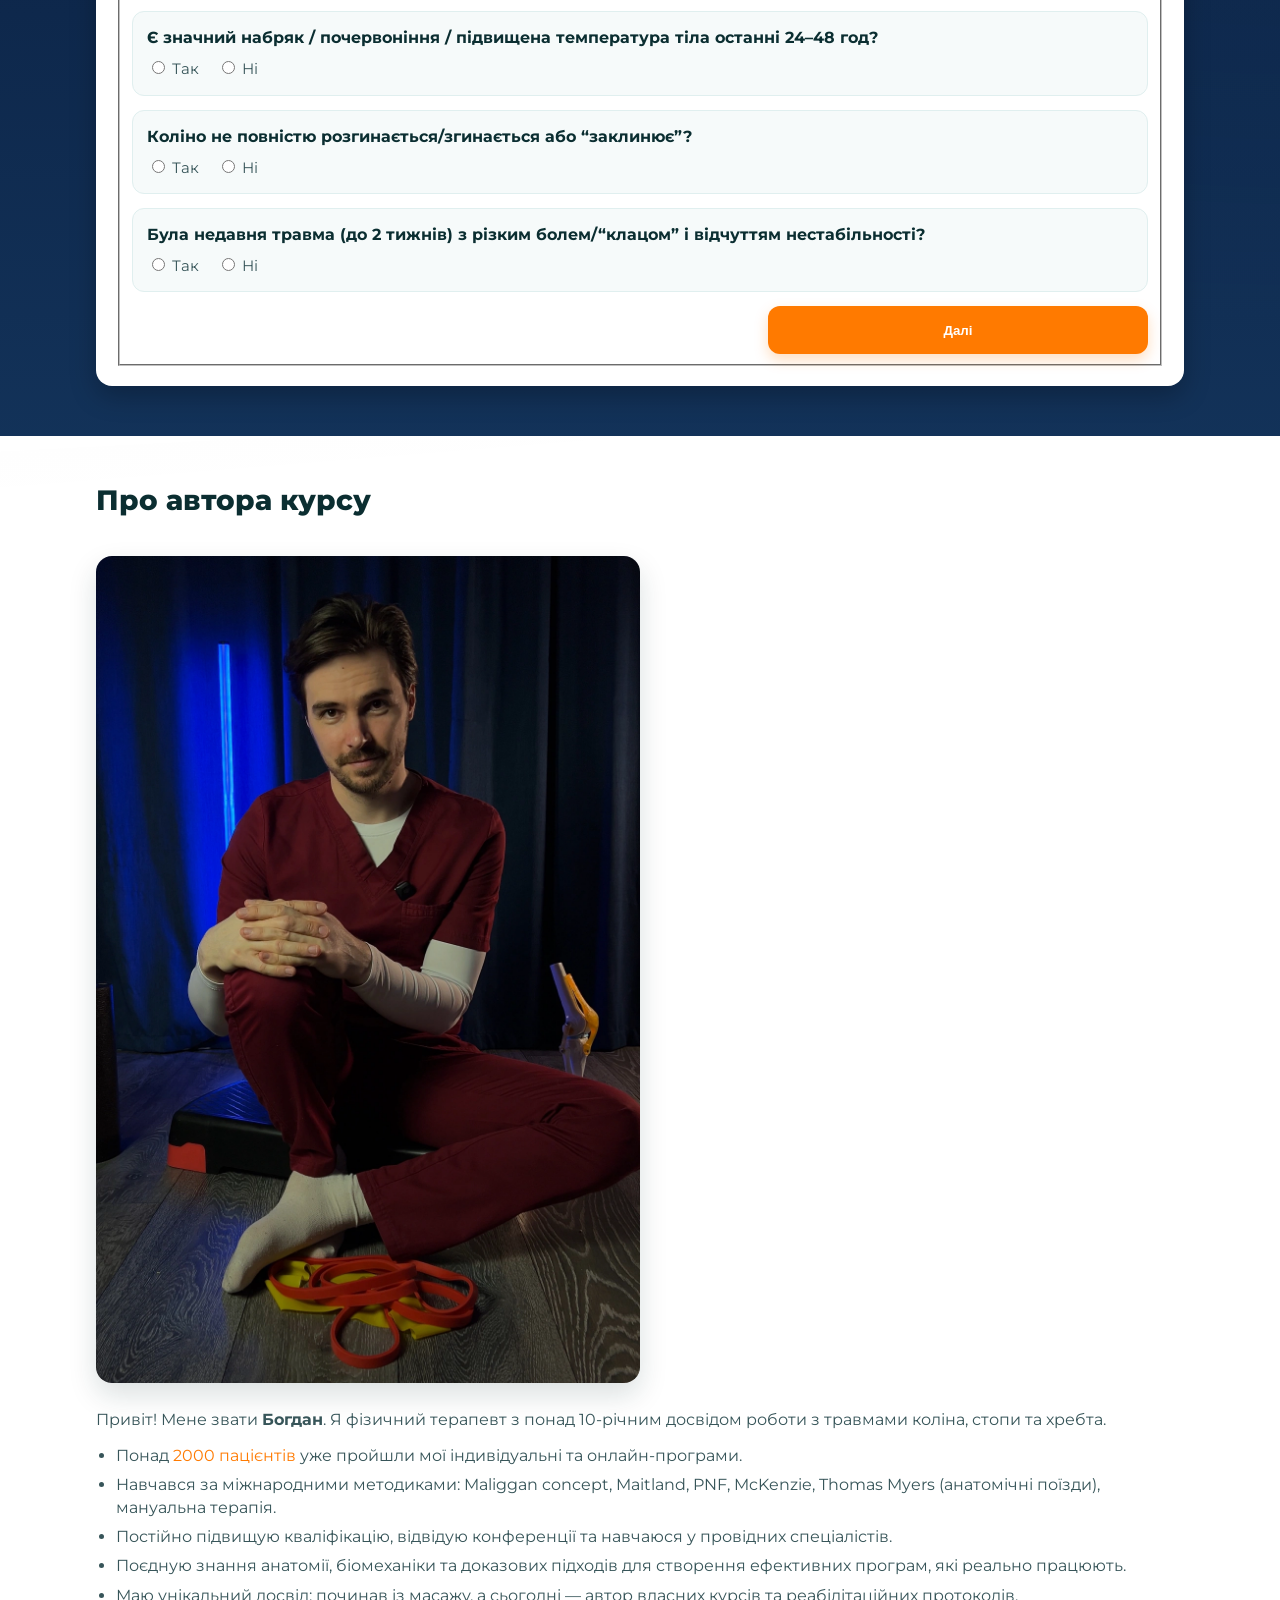
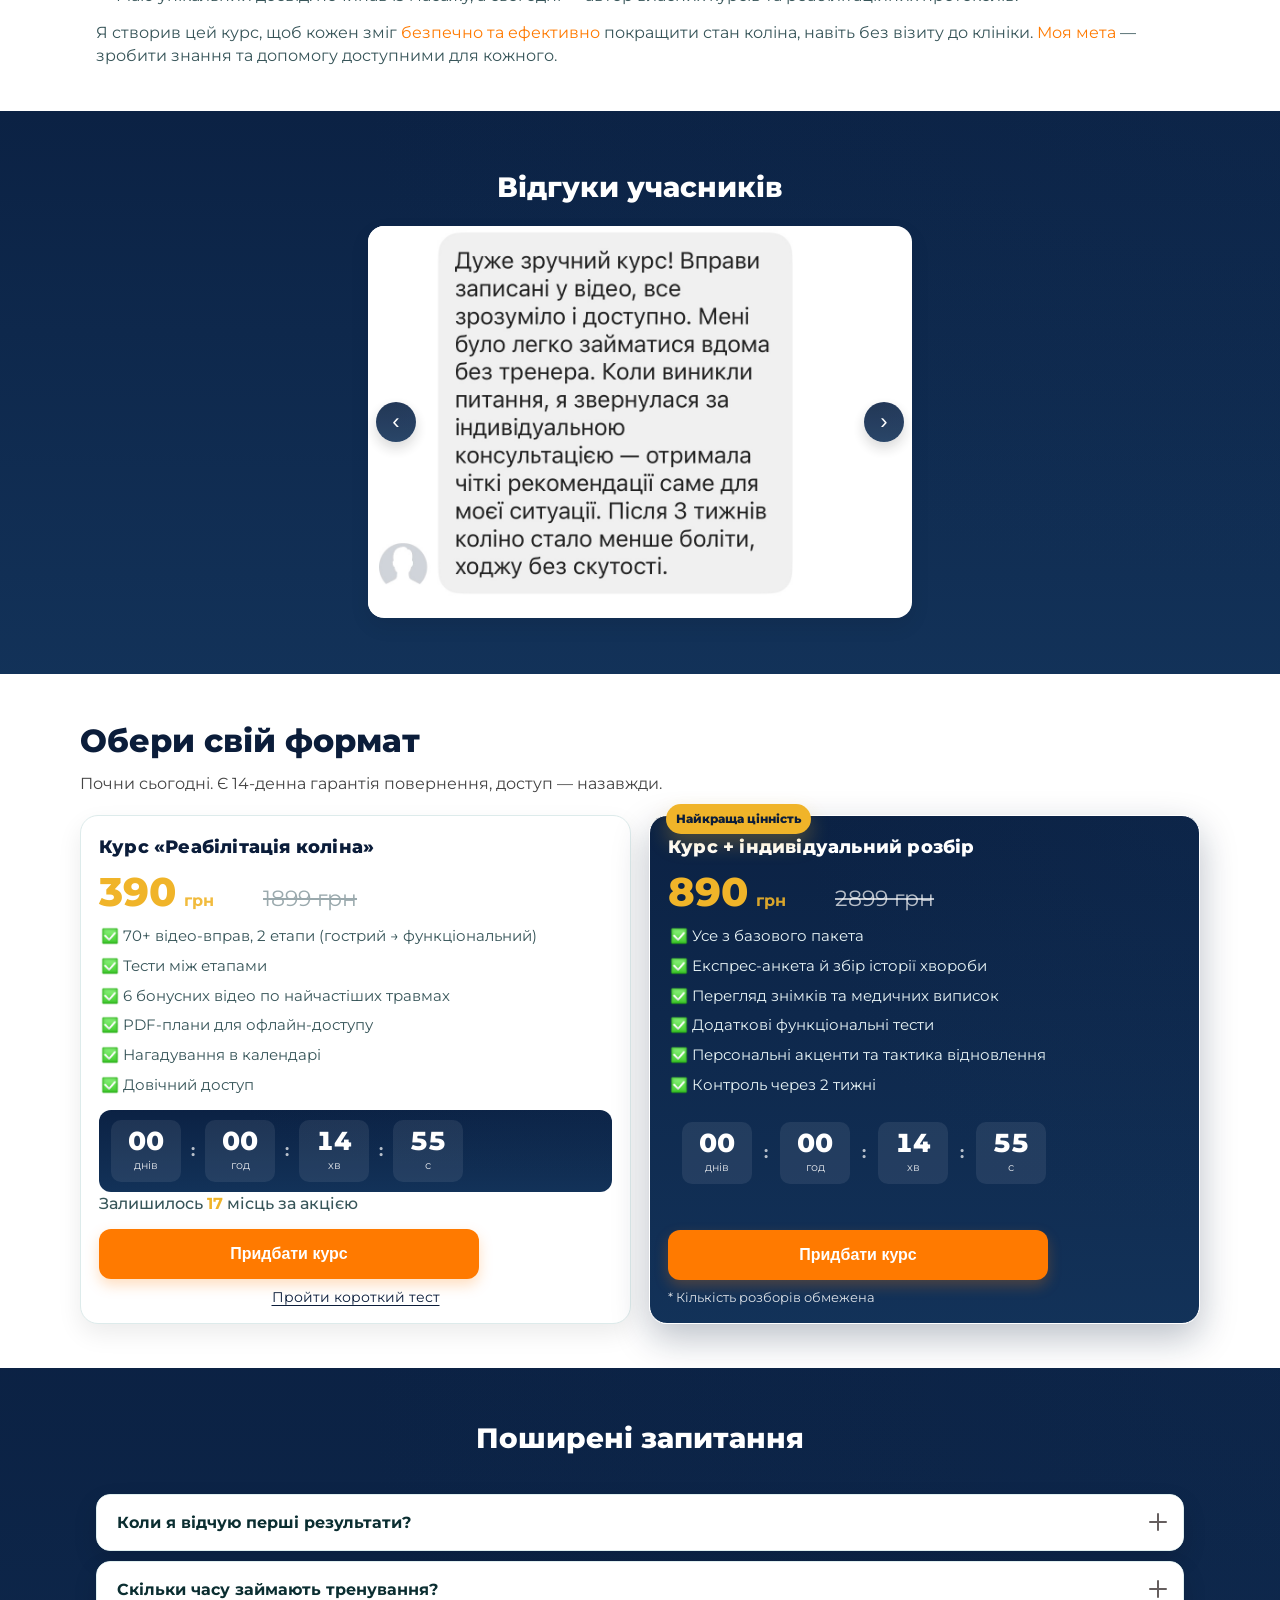
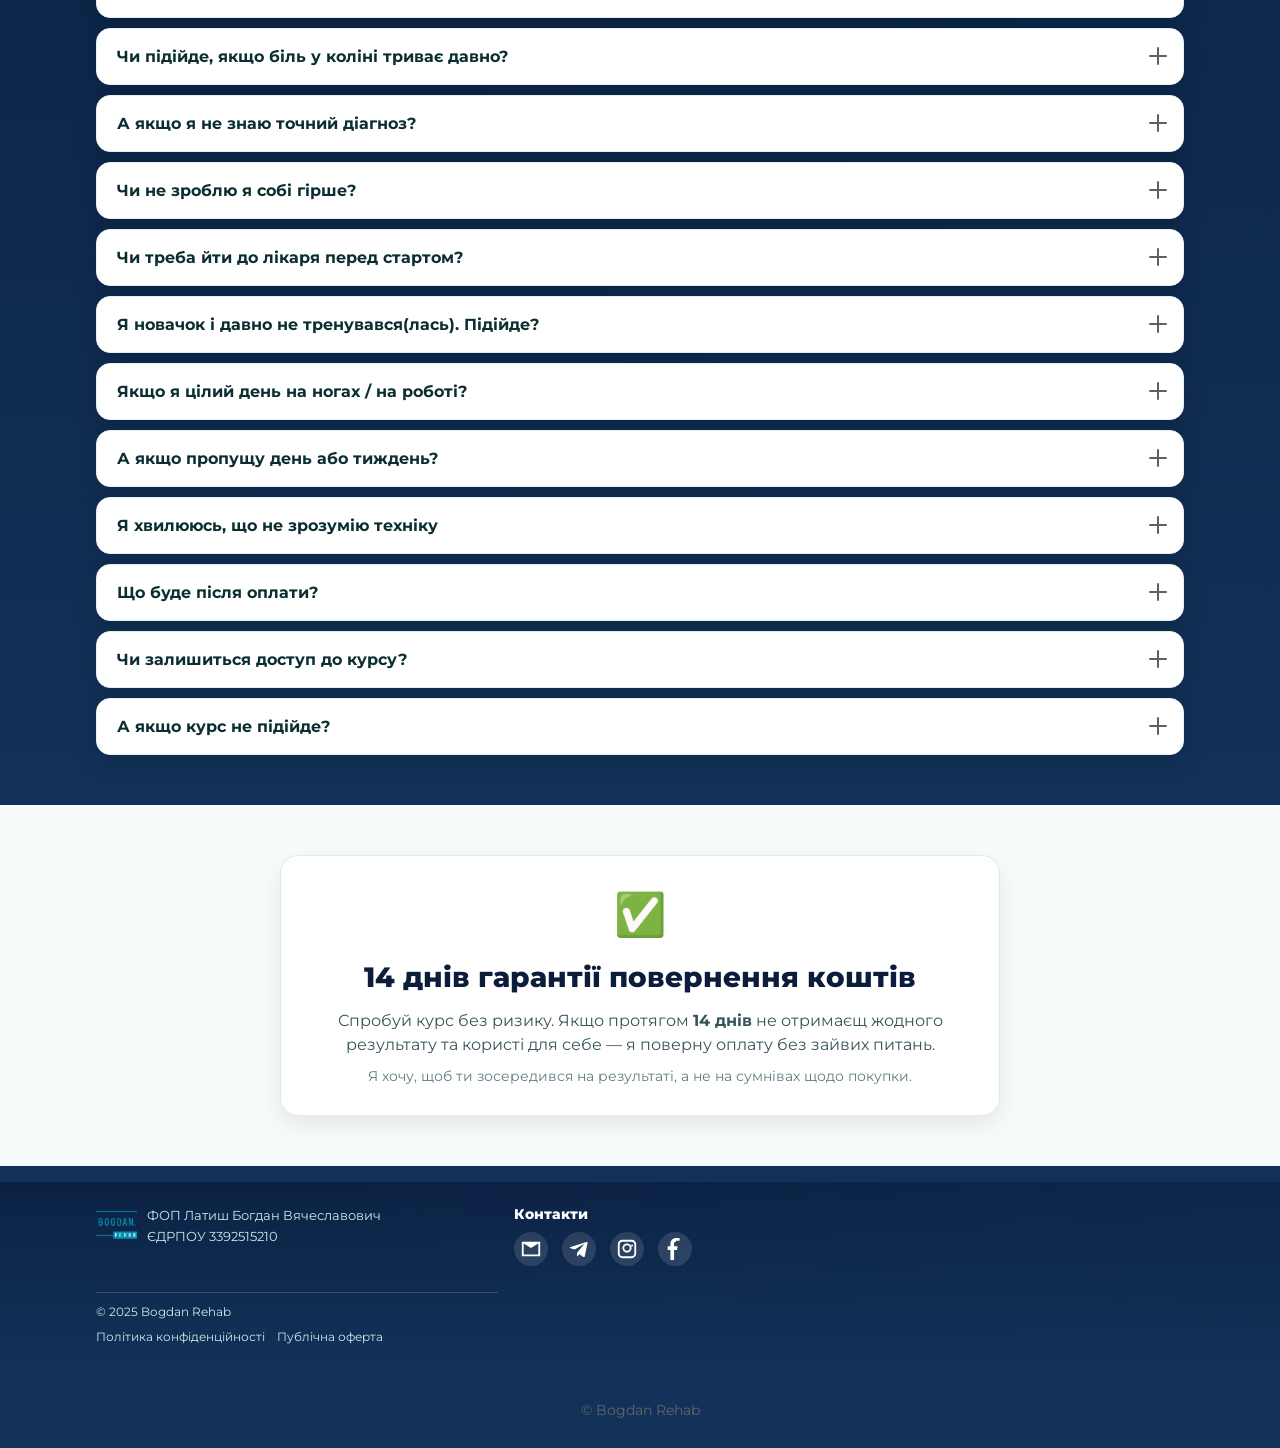
==== commit 13cf9eb3: "knee capi" ====
--- a/docs/knee/index.html
+++ b/docs/knee/index.html
@@ -28,12 +28,74 @@
 }(window, document, 'ttq');
 </script>
 <!-- TikTok Pixel Code End -->
- <script>
+<script>
   window.APP_CONFIG = {
     landing_id: "knee",
     pixel_key: "pixel_knee"
   };
 </script>
+
+<script>
+(function () {
+  function getParam(name) {
+    return new URLSearchParams(window.location.search).get(name);
+  }
+
+  function getCookie(name) {
+    const match = document.cookie.match(new RegExp('(^|;\\s*)' + name + '=([^;]+)'));
+    return match ? decodeURIComponent(match[2]) : null;
+  }
+
+  function ensureExternalId() {
+    let id = localStorage.getItem("meta_external_id");
+    if (!id) {
+      id = (window.crypto && crypto.randomUUID)
+        ? crypto.randomUUID()
+        : 'xxxxxxxx-xxxx-4xxx-yxxx-xxxxxxxxxxxx'.replace(/[xy]/g, function(c) {
+            const r = Math.random() * 16 | 0;
+            const v = c === 'x' ? r : (r & 0x3 | 0x8);
+            return v.toString(16);
+          });
+      localStorage.setItem("meta_external_id", id);
+    }
+    return id;
+  }
+
+  function saveIfExists(key, value) {
+    if (value !== null && value !== undefined && value !== "") {
+      localStorage.setItem(key, value);
+    }
+  }
+
+  ensureExternalId();
+
+  if (!localStorage.getItem("meta_first_seen_at")) {
+    localStorage.setItem("meta_first_seen_at", String(Math.floor(Date.now() / 1000)));
+  }
+
+  saveIfExists("meta_last_utm_source", getParam("utm_source"));
+  saveIfExists("meta_last_utm_medium", getParam("utm_medium"));
+  saveIfExists("meta_last_utm_campaign", getParam("utm_campaign"));
+  saveIfExists("meta_last_utm_adset", getParam("utm_adset"));
+  saveIfExists("meta_last_utm_content", getParam("utm_content"));
+  saveIfExists("meta_last_utm_term", getParam("utm_term"));
+
+  saveIfExists("meta_last_fbclid", getParam("fbclid"));
+
+  const fbp = getCookie("_fbp");
+  saveIfExists("meta_fbp", fbp);
+
+  console.log("ATTR INIT", {
+    external_id: localStorage.getItem("meta_external_id"),
+    fbp: localStorage.getItem("meta_fbp"),
+    fbclid: localStorage.getItem("meta_last_fbclid"),
+    utm_source: localStorage.getItem("meta_last_utm_source"),
+    utm_campaign: localStorage.getItem("meta_last_utm_campaign"),
+    utm_content: localStorage.getItem("meta_last_utm_content")
+  });
+})();
+</script>
+
 <script>
 document.addEventListener("DOMContentLoaded", function () {
   console.log("pay script loaded");
@@ -76,7 +138,7 @@
         attribution: {
           external_id: getLS("meta_external_id"),
           fbp: getLS("meta_fbp"),
-          fbclid: getLS("meta_last_fbclid") || getLS("meta_first_fbclid"),
+          fbclid: getLS("meta_last_fbclid"),
           utm_source: getLS("meta_last_utm_source"),
           utm_medium: getLS("meta_last_utm_medium"),
           utm_campaign: getLS("meta_last_utm_campaign"),
@@ -86,6 +148,8 @@
           first_seen_at: getLS("meta_first_seen_at")
         }
       };
+
+      console.log("PAYLOAD TO API:", payload);
 
       try {
         btn.style.pointerEvents = "none";
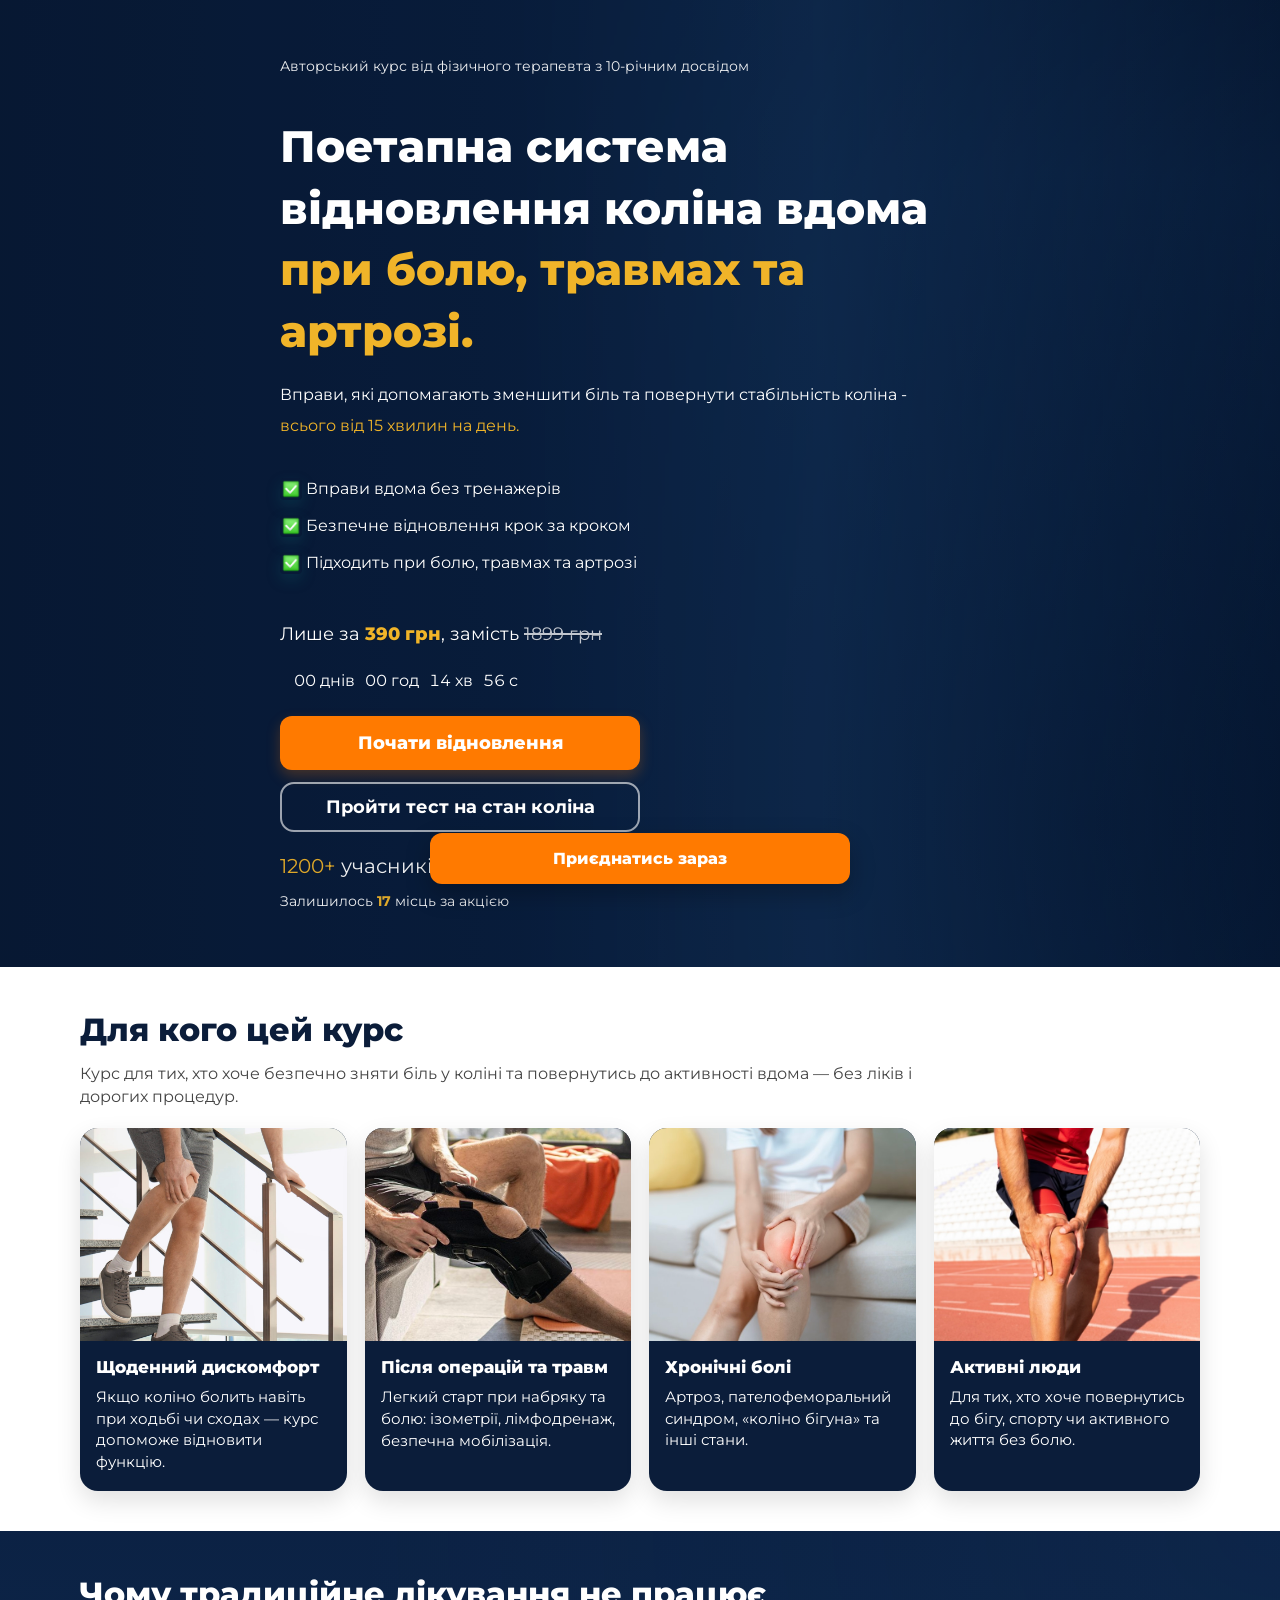
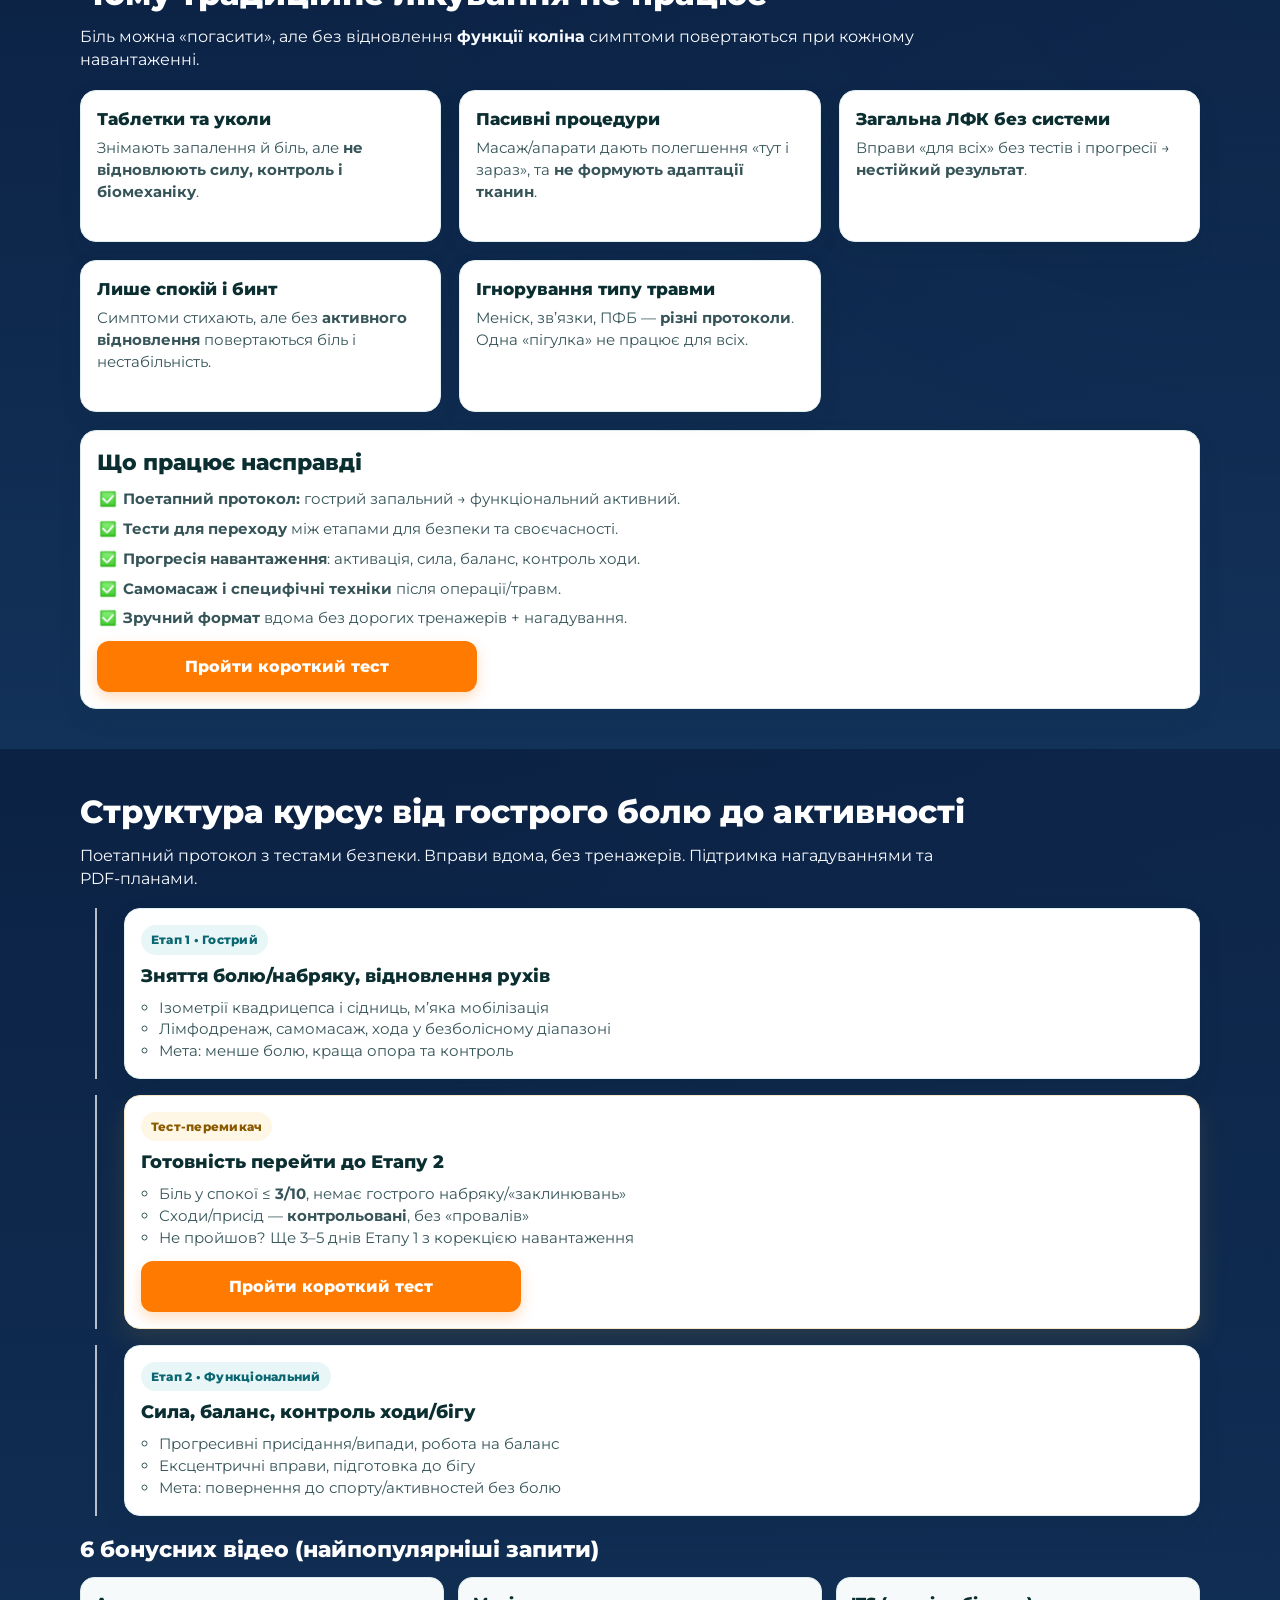
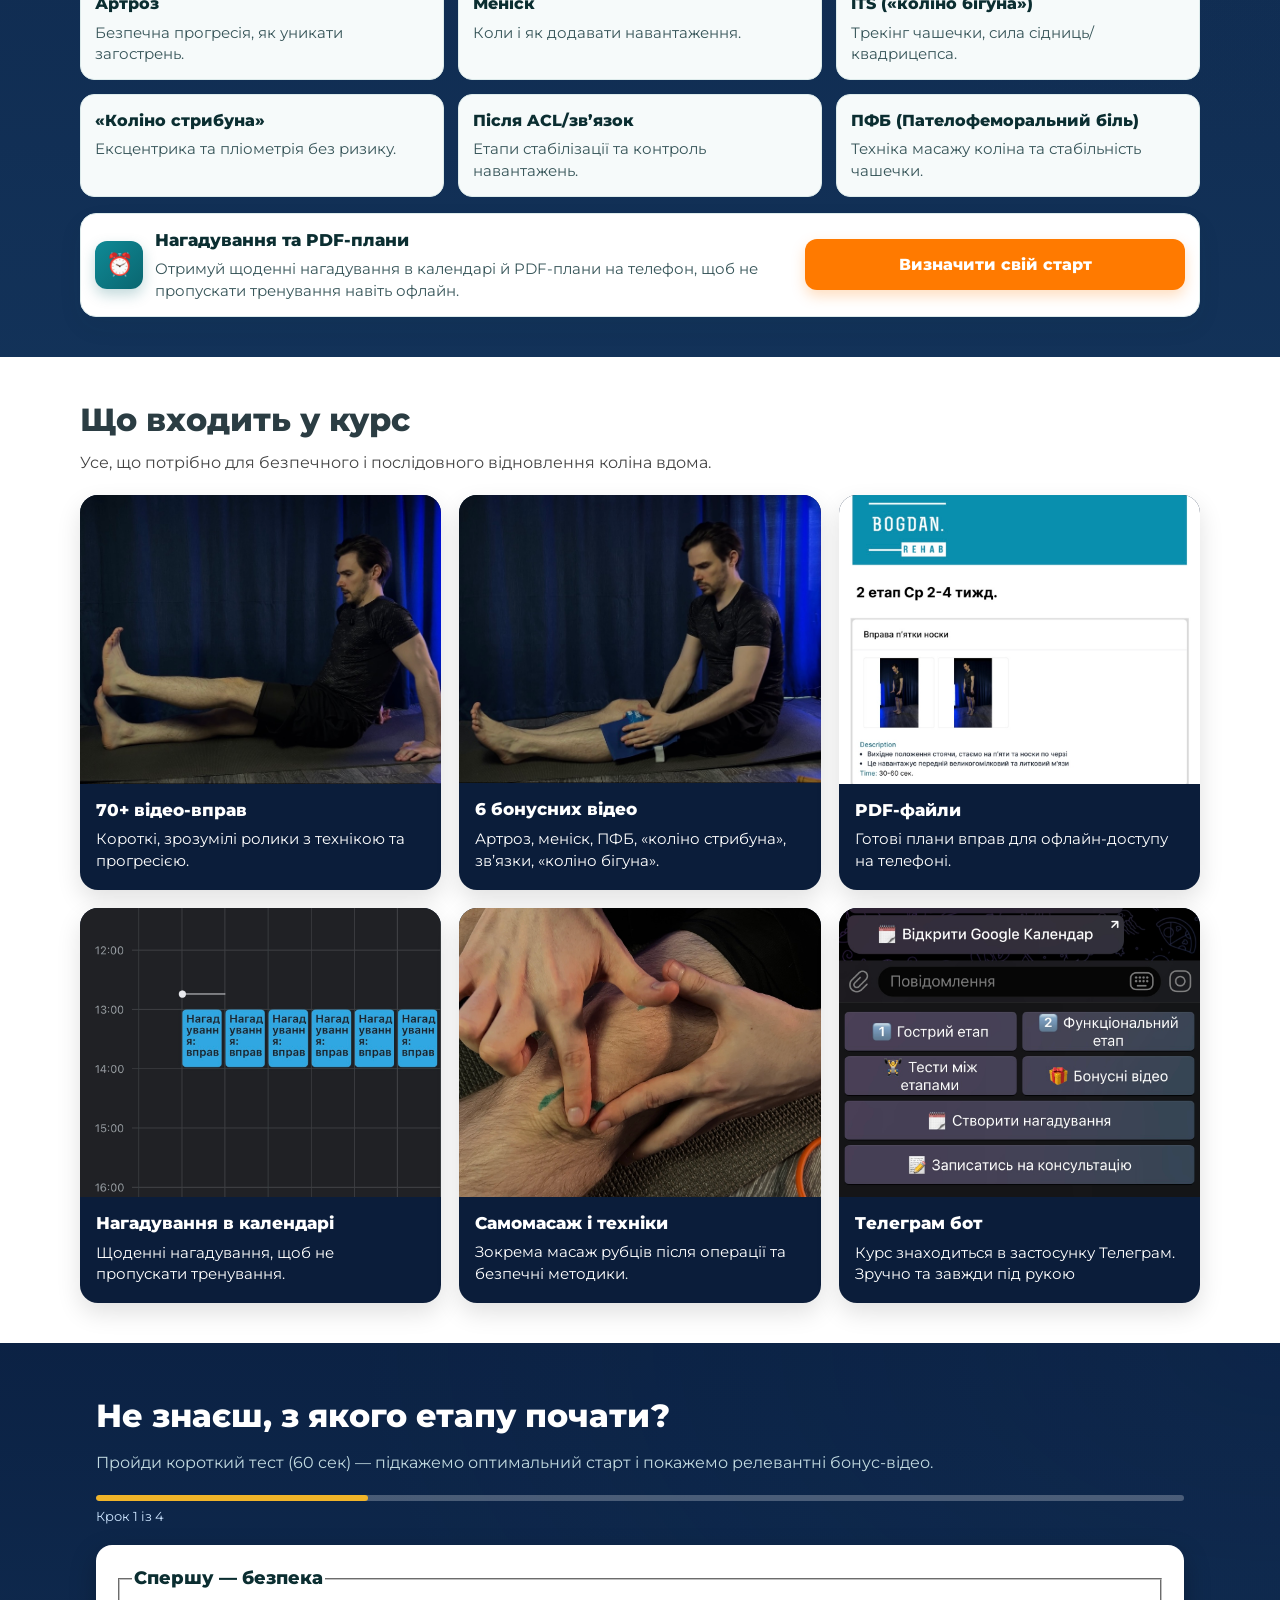
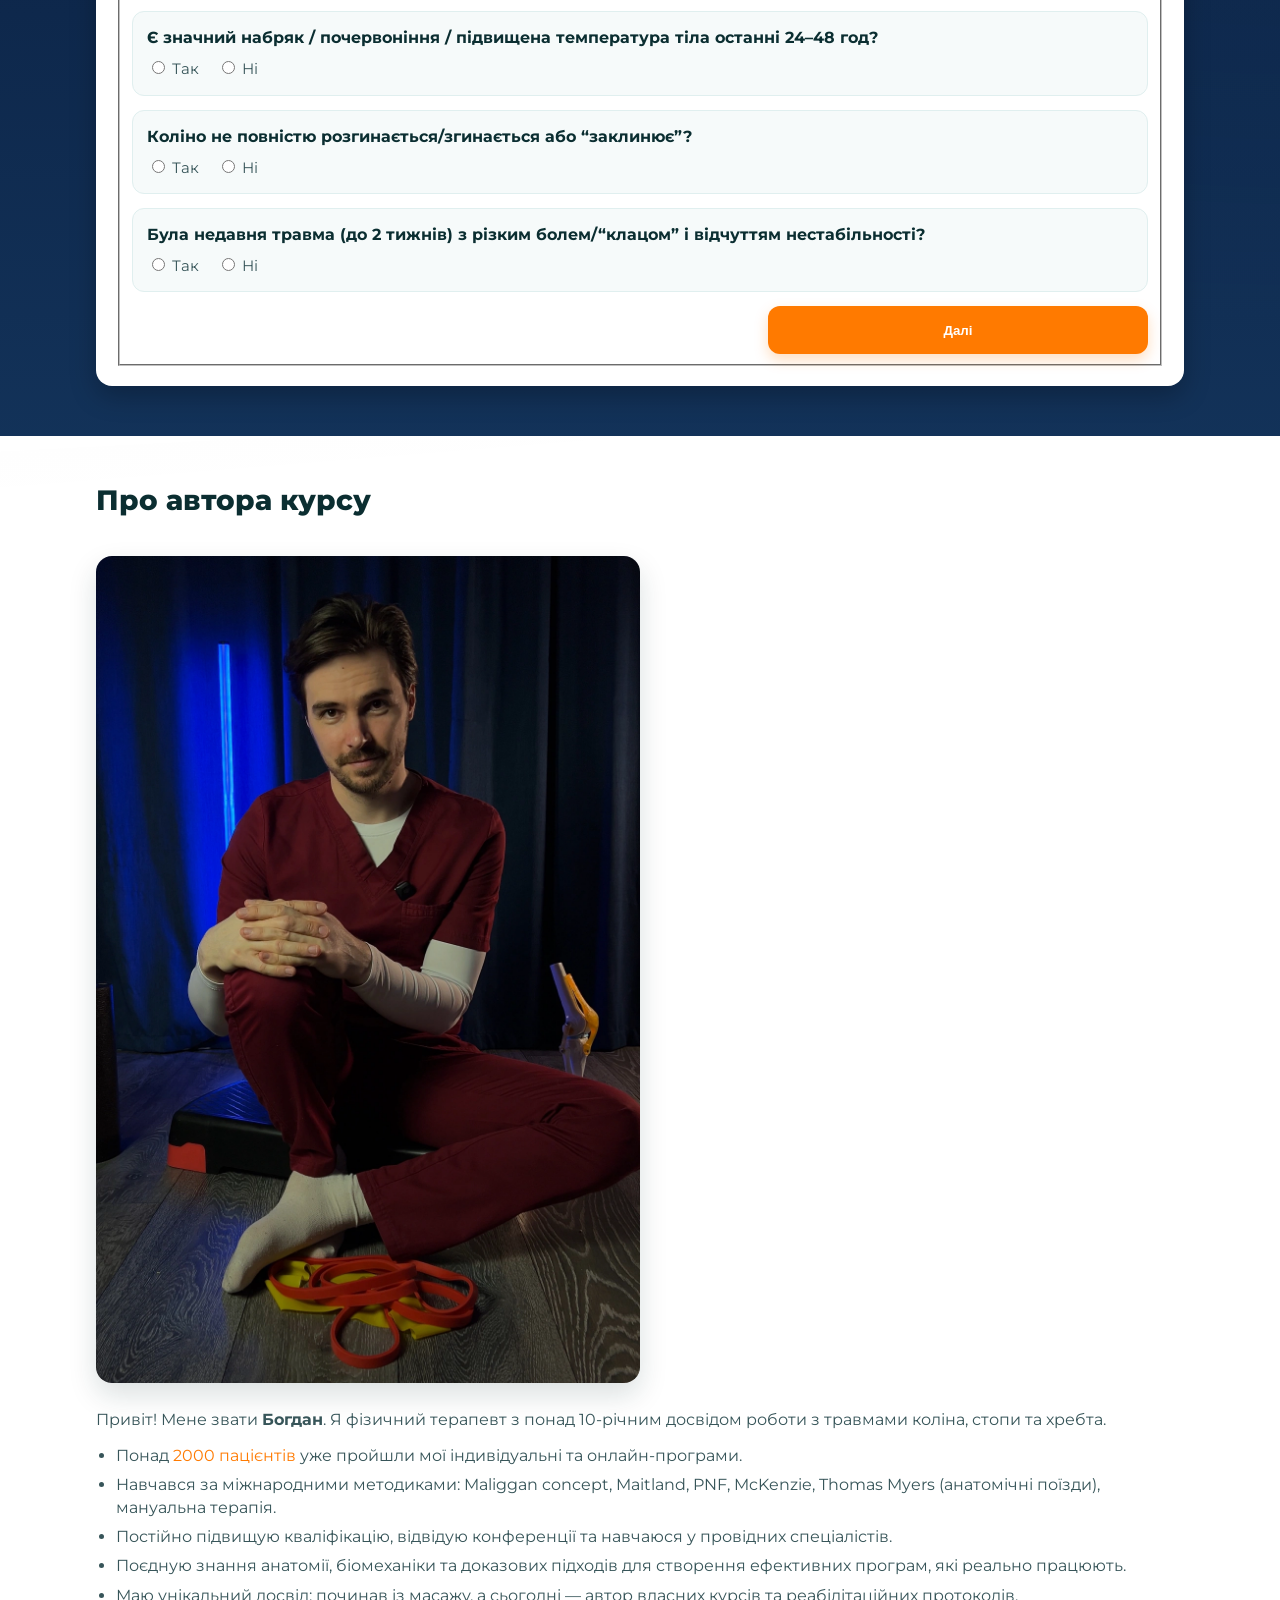
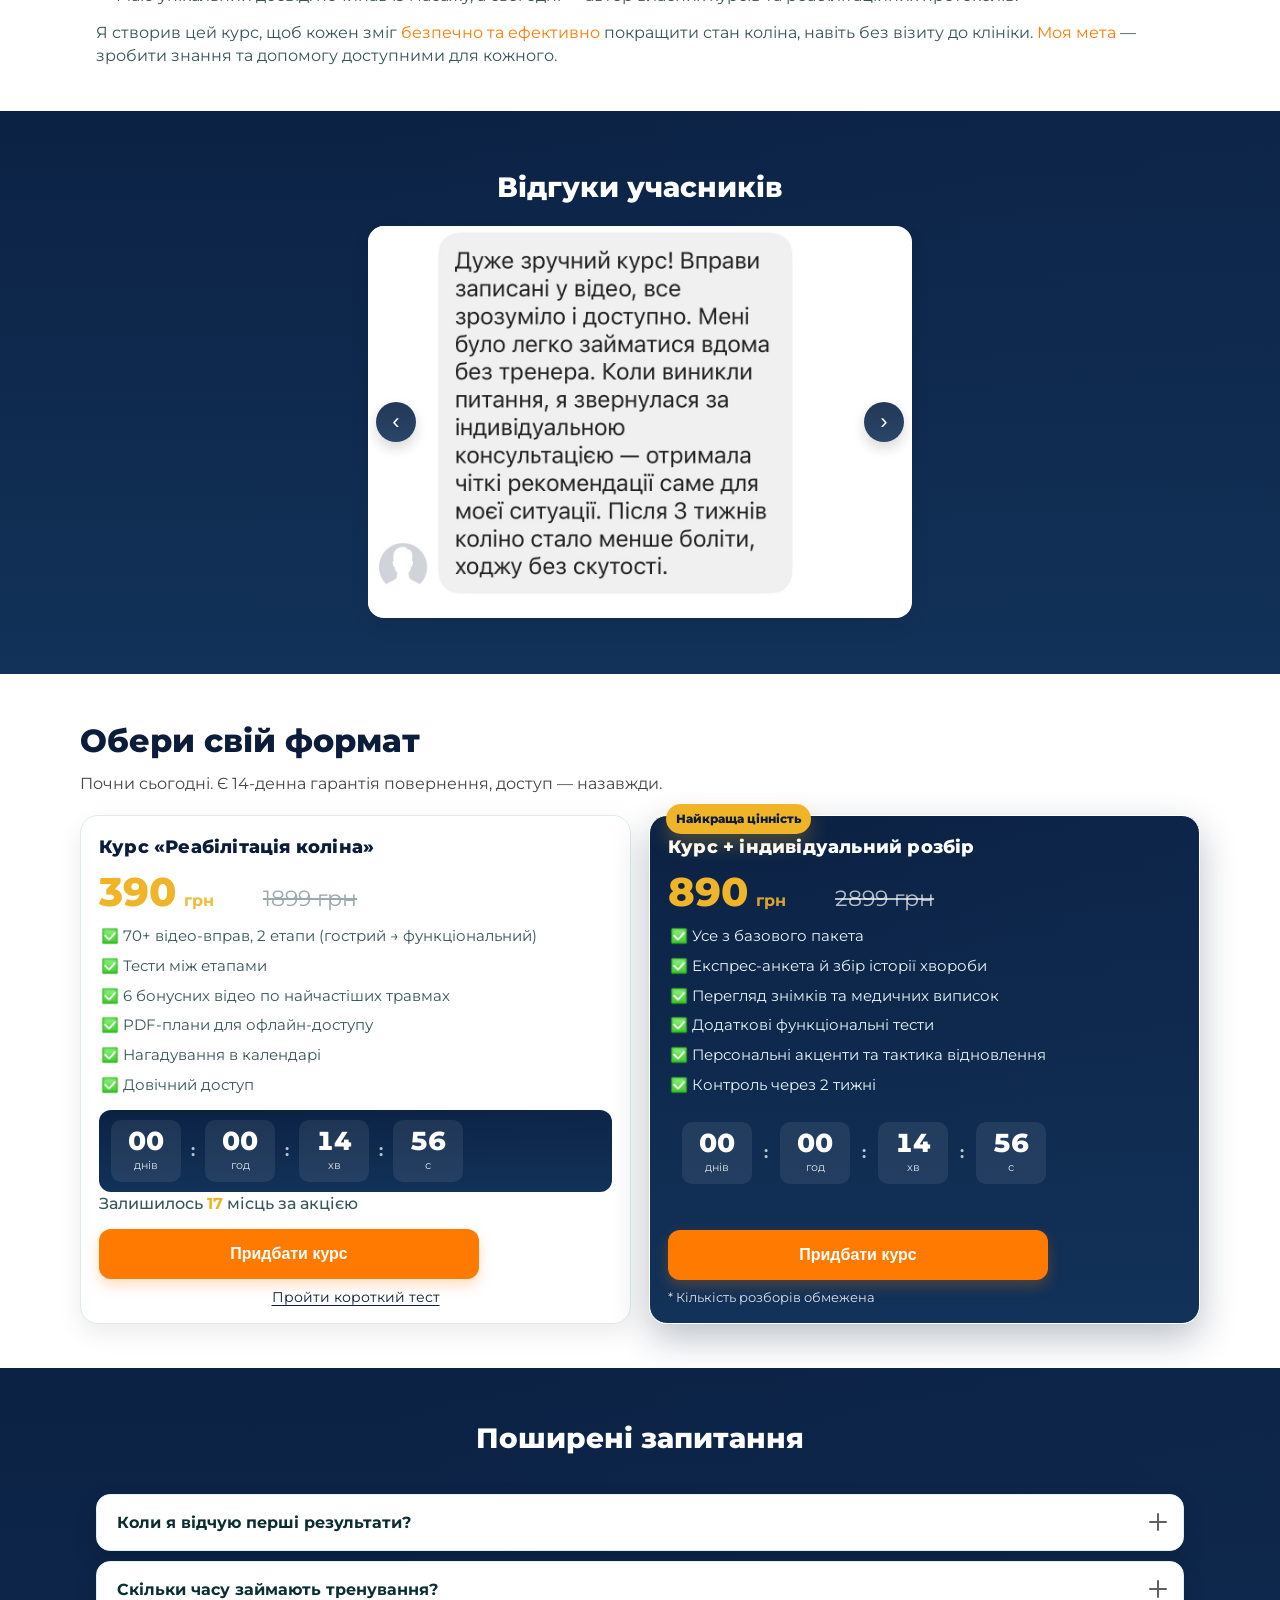
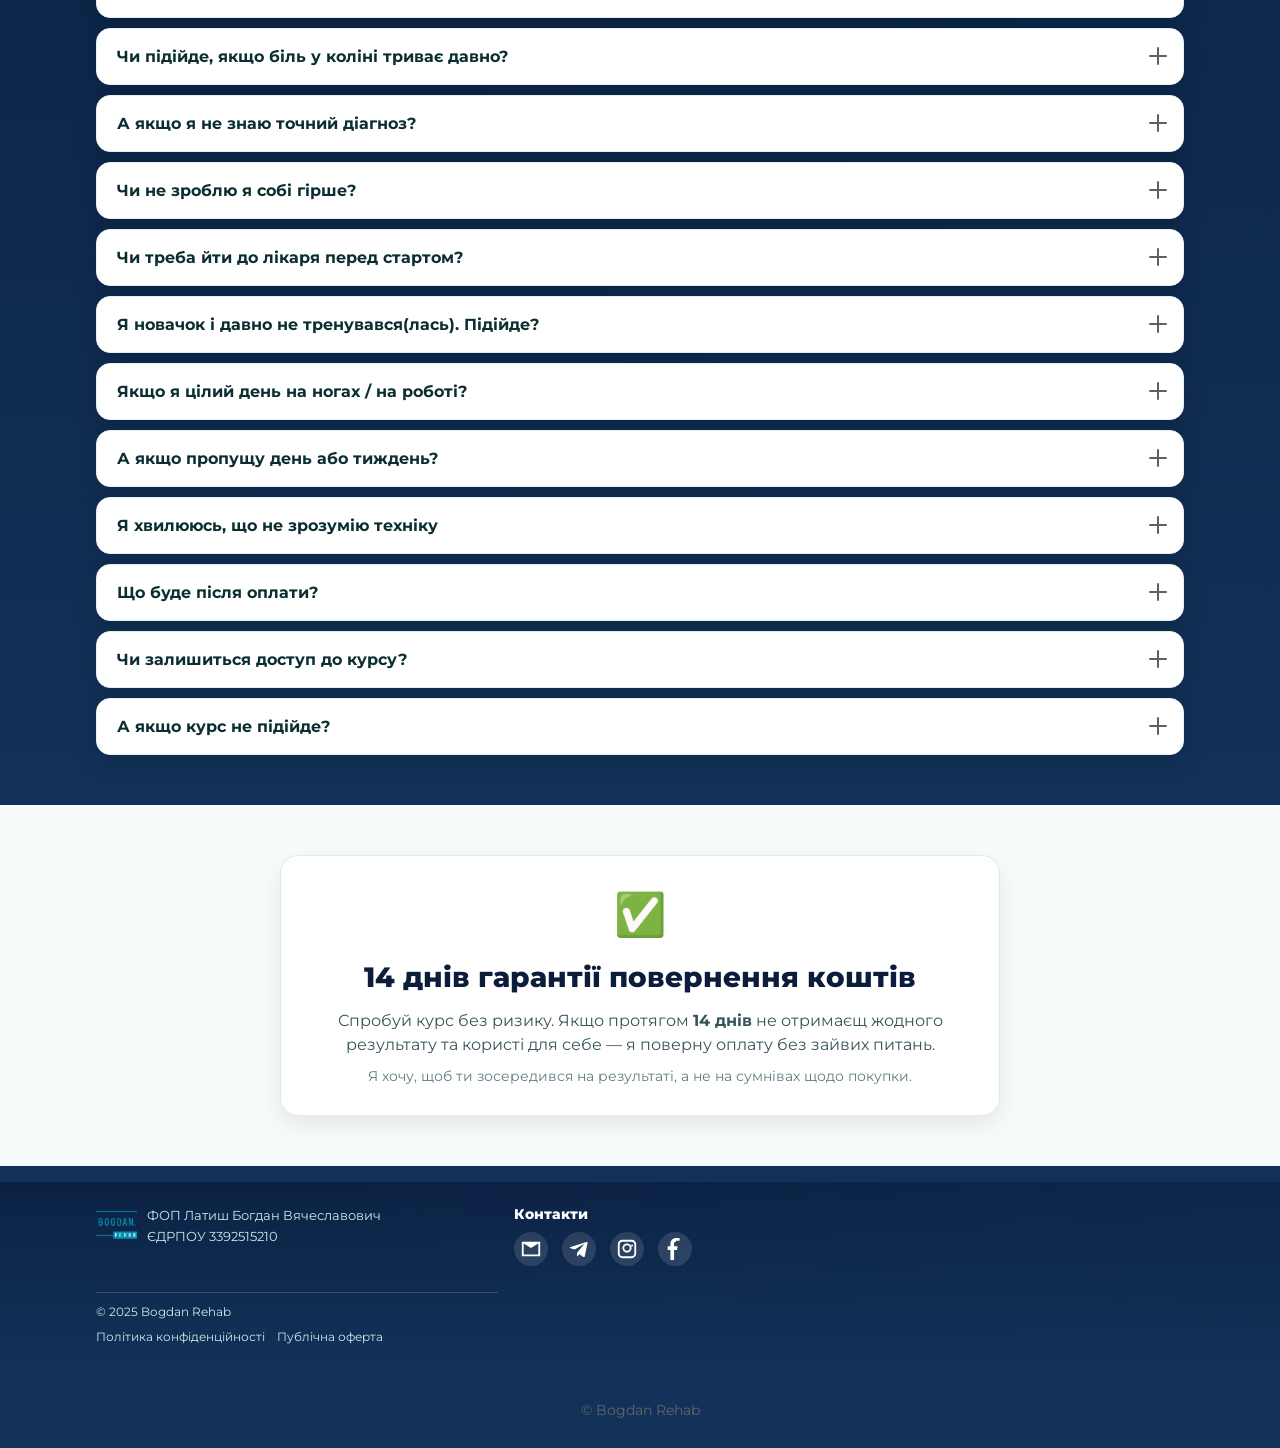
==== commit da3c6aba: "knee api" ====
--- a/docs/knee/index.html
+++ b/docs/knee/index.html
@@ -46,52 +46,119 @@
     return match ? decodeURIComponent(match[2]) : null;
   }
 
+  function uuidv4() {
+    if (window.crypto && crypto.randomUUID) return crypto.randomUUID();
+    return 'xxxxxxxx-xxxx-4xxx-yxxx-xxxxxxxxxxxx'.replace(/[xy]/g, function(c) {
+      const r = Math.random() * 16 | 0;
+      const v = c === 'x' ? r : (r & 0x3 | 0x8);
+      return v.toString(16);
+    });
+  }
+
+  function getLS(key) {
+    try {
+      return localStorage.getItem(key);
+    } catch (e) {
+      return null;
+    }
+  }
+
+  function setLS(key, value) {
+    try {
+      localStorage.setItem(key, value);
+    } catch (e) {}
+  }
+
+  function saveIfExists(key, value) {
+    if (value !== null && value !== undefined && value !== "") {
+      setLS(key, value);
+    }
+  }
+
   function ensureExternalId() {
-    let id = localStorage.getItem("meta_external_id");
+    let id = getLS("meta_external_id");
     if (!id) {
-      id = (window.crypto && crypto.randomUUID)
-        ? crypto.randomUUID()
-        : 'xxxxxxxx-xxxx-4xxx-yxxx-xxxxxxxxxxxx'.replace(/[xy]/g, function(c) {
-            const r = Math.random() * 16 | 0;
-            const v = c === 'x' ? r : (r & 0x3 | 0x8);
-            return v.toString(16);
-          });
-      localStorage.setItem("meta_external_id", id);
+      id = uuidv4();
+      setLS("meta_external_id", id);
     }
     return id;
   }
 
-  function saveIfExists(key, value) {
-    if (value !== null && value !== undefined && value !== "") {
-      localStorage.setItem(key, value);
+  const utm = {
+    utm_source: getParam("utm_source"),
+    utm_medium: getParam("utm_medium"),
+    utm_campaign: getParam("utm_campaign"),
+    utm_adset: getParam("utm_adset"),
+    utm_content: getParam("utm_content"),
+    utm_term: getParam("utm_term")
+  };
+
+  const fbclid = getParam("fbclid");
+  const fbp = getCookie("_fbp");
+  const nowTs = String(Math.floor(Date.now() / 1000));
+
+  ensureExternalId();
+  saveIfExists("meta_fbp", fbp);
+
+  const hasAttributionInUrl =
+    Object.values(utm).some(Boolean) || !!fbclid;
+
+  // FIRST TOUCH
+  if (!getLS("meta_first_seen_at") && hasAttributionInUrl) {
+    setLS("meta_first_seen_at", nowTs);
+
+    saveIfExists("meta_first_utm_source", utm.utm_source);
+    saveIfExists("meta_first_utm_medium", utm.utm_medium);
+    saveIfExists("meta_first_utm_campaign", utm.utm_campaign);
+    saveIfExists("meta_first_utm_adset", utm.utm_adset);
+    saveIfExists("meta_first_utm_content", utm.utm_content);
+    saveIfExists("meta_first_utm_term", utm.utm_term);
+    saveIfExists("meta_first_fbclid", fbclid);
+  }
+
+  // Якщо first_seen_at ще нема взагалі — створи хоча б базовий timestamp
+  if (!getLS("meta_first_seen_at")) {
+    setLS("meta_first_seen_at", nowTs);
+  }
+
+  // LAST TOUCH
+  if (hasAttributionInUrl) {
+    setLS("meta_last_seen_at", nowTs);
+
+    saveIfExists("meta_last_utm_source", utm.utm_source);
+    saveIfExists("meta_last_utm_medium", utm.utm_medium);
+    saveIfExists("meta_last_utm_campaign", utm.utm_campaign);
+    saveIfExists("meta_last_utm_adset", utm.utm_adset);
+    saveIfExists("meta_last_utm_content", utm.utm_content);
+    saveIfExists("meta_last_utm_term", utm.utm_term);
+    saveIfExists("meta_last_fbclid", fbclid);
+  }
+
+  console.log("ATTR INIT", {
+    external_id: getLS("meta_external_id"),
+    fbp: getLS("meta_fbp"),
+
+    first: {
+      seen_at: getLS("meta_first_seen_at"),
+      fbclid: getLS("meta_first_fbclid"),
+      utm_source: getLS("meta_first_utm_source"),
+      utm_medium: getLS("meta_first_utm_medium"),
+      utm_campaign: getLS("meta_first_utm_campaign"),
+      utm_adset: getLS("meta_first_utm_adset"),
+      utm_content: getLS("meta_first_utm_content"),
+      utm_term: getLS("meta_first_utm_term")
+    },
+
+    last: {
+      seen_at: getLS("meta_last_seen_at"),
+      fbclid: getLS("meta_last_fbclid"),
+      utm_source: getLS("meta_last_utm_source"),
+      utm_medium: getLS("meta_last_utm_medium"),
+      utm_campaign: getLS("meta_last_utm_campaign"),
+      utm_adset: getLS("meta_last_utm_adset"),
+      utm_content: getLS("meta_last_utm_content"),
+      utm_term: getLS("meta_last_utm_term")
     }
-  }
-
-  ensureExternalId();
-
-  if (!localStorage.getItem("meta_first_seen_at")) {
-    localStorage.setItem("meta_first_seen_at", String(Math.floor(Date.now() / 1000)));
-  }
-
-  saveIfExists("meta_last_utm_source", getParam("utm_source"));
-  saveIfExists("meta_last_utm_medium", getParam("utm_medium"));
-  saveIfExists("meta_last_utm_campaign", getParam("utm_campaign"));
-  saveIfExists("meta_last_utm_adset", getParam("utm_adset"));
-  saveIfExists("meta_last_utm_content", getParam("utm_content"));
-  saveIfExists("meta_last_utm_term", getParam("utm_term"));
-
-  saveIfExists("meta_last_fbclid", getParam("fbclid"));
-
-  const fbp = getCookie("_fbp");
-  saveIfExists("meta_fbp", fbp);
-
-  console.log("ATTR INIT", {
-    external_id: localStorage.getItem("meta_external_id"),
-    fbp: localStorage.getItem("meta_fbp"),
-    fbclid: localStorage.getItem("meta_last_fbclid"),
-    utm_source: localStorage.getItem("meta_last_utm_source"),
-    utm_campaign: localStorage.getItem("meta_last_utm_campaign"),
-    utm_content: localStorage.getItem("meta_last_utm_content")
   });
 })();
 </script>
@@ -138,13 +205,15 @@
         attribution: {
           external_id: getLS("meta_external_id"),
           fbp: getLS("meta_fbp"),
-          fbclid: getLS("meta_last_fbclid"),
-          utm_source: getLS("meta_last_utm_source"),
-          utm_medium: getLS("meta_last_utm_medium"),
-          utm_campaign: getLS("meta_last_utm_campaign"),
-          utm_adset: getLS("meta_last_utm_adset"),
-          utm_content: getLS("meta_last_utm_content"),
-          utm_term: getLS("meta_last_utm_term"),
+
+          fbclid: getLS("meta_last_fbclid") || getLS("meta_first_fbclid"),
+          utm_source: getLS("meta_last_utm_source") || getLS("meta_first_utm_source"),
+          utm_medium: getLS("meta_last_utm_medium") || getLS("meta_first_utm_medium"),
+          utm_campaign: getLS("meta_last_utm_campaign") || getLS("meta_first_utm_campaign"),
+          utm_adset: getLS("meta_last_utm_adset") || getLS("meta_first_utm_adset"),
+          utm_content: getLS("meta_last_utm_content") || getLS("meta_first_utm_content"),
+          utm_term: getLS("meta_last_utm_term") || getLS("meta_first_utm_term"),
+
           first_seen_at: getLS("meta_first_seen_at")
         }
       };
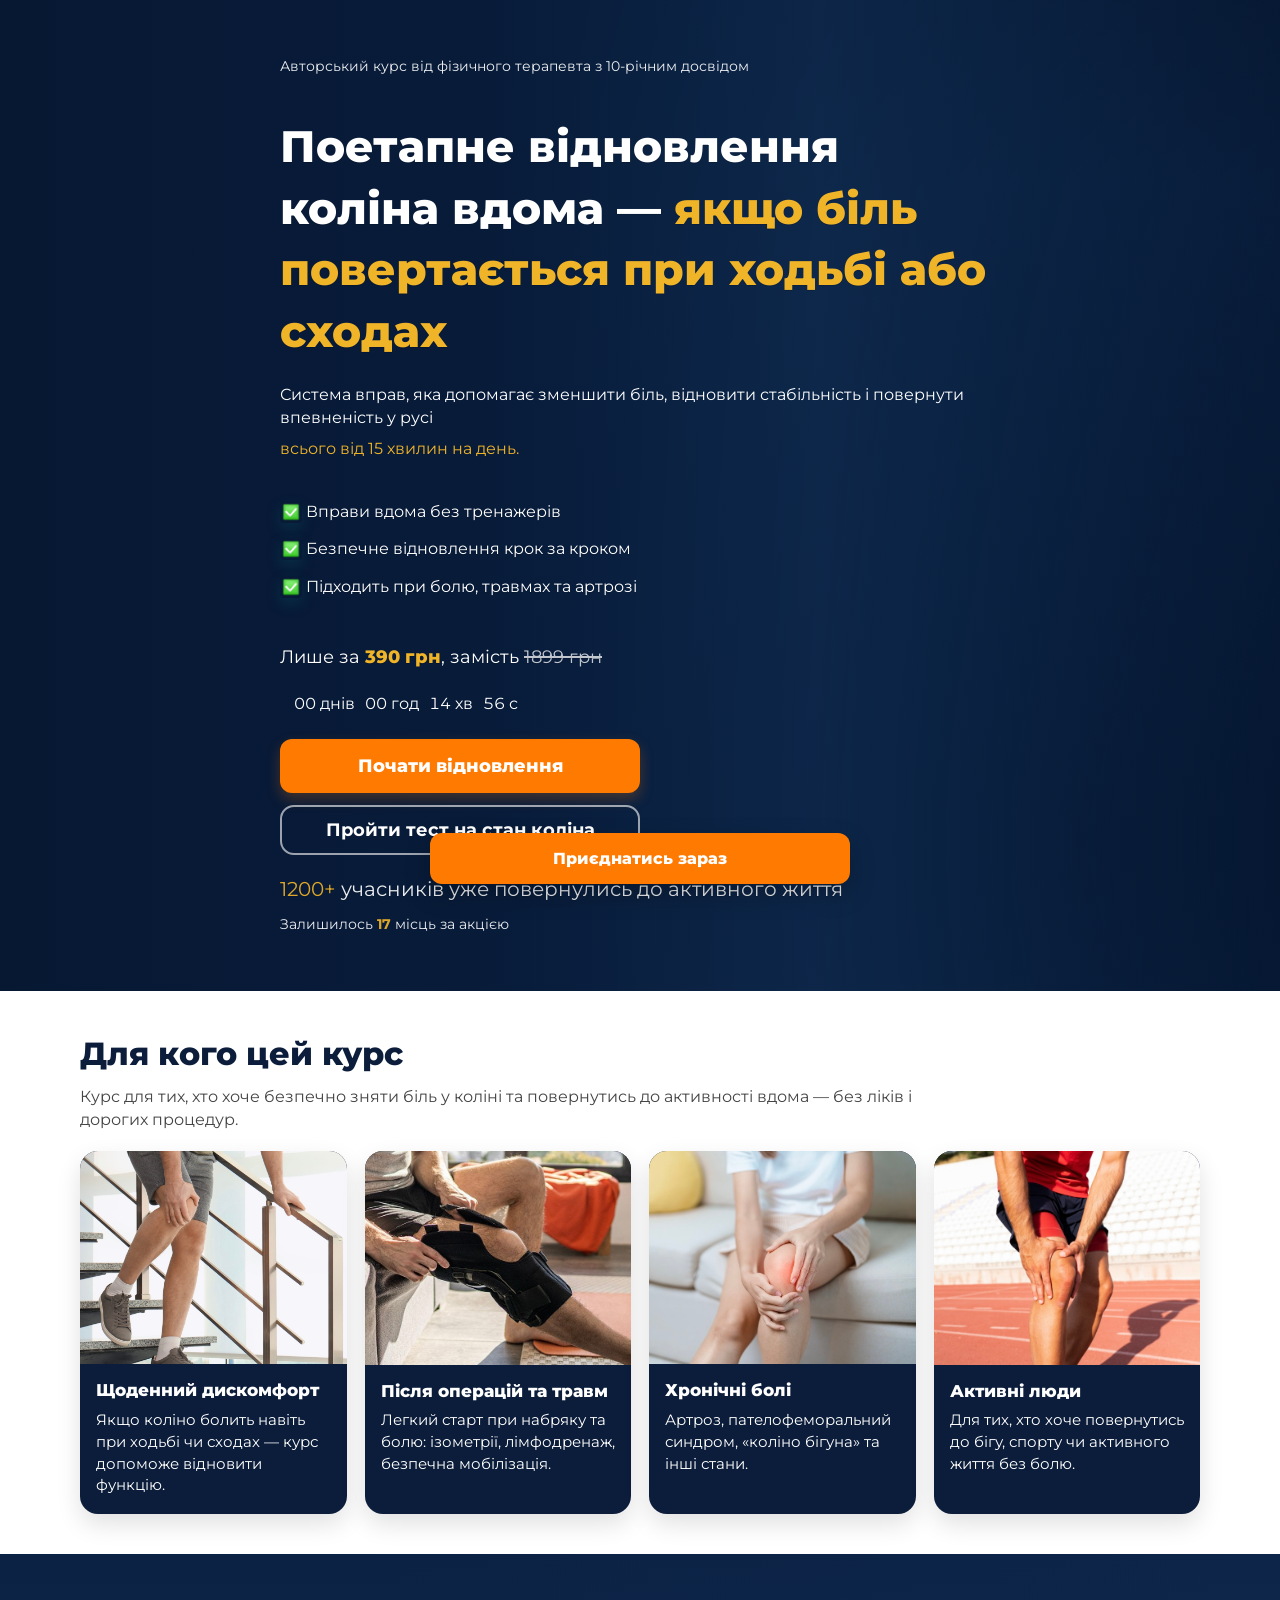
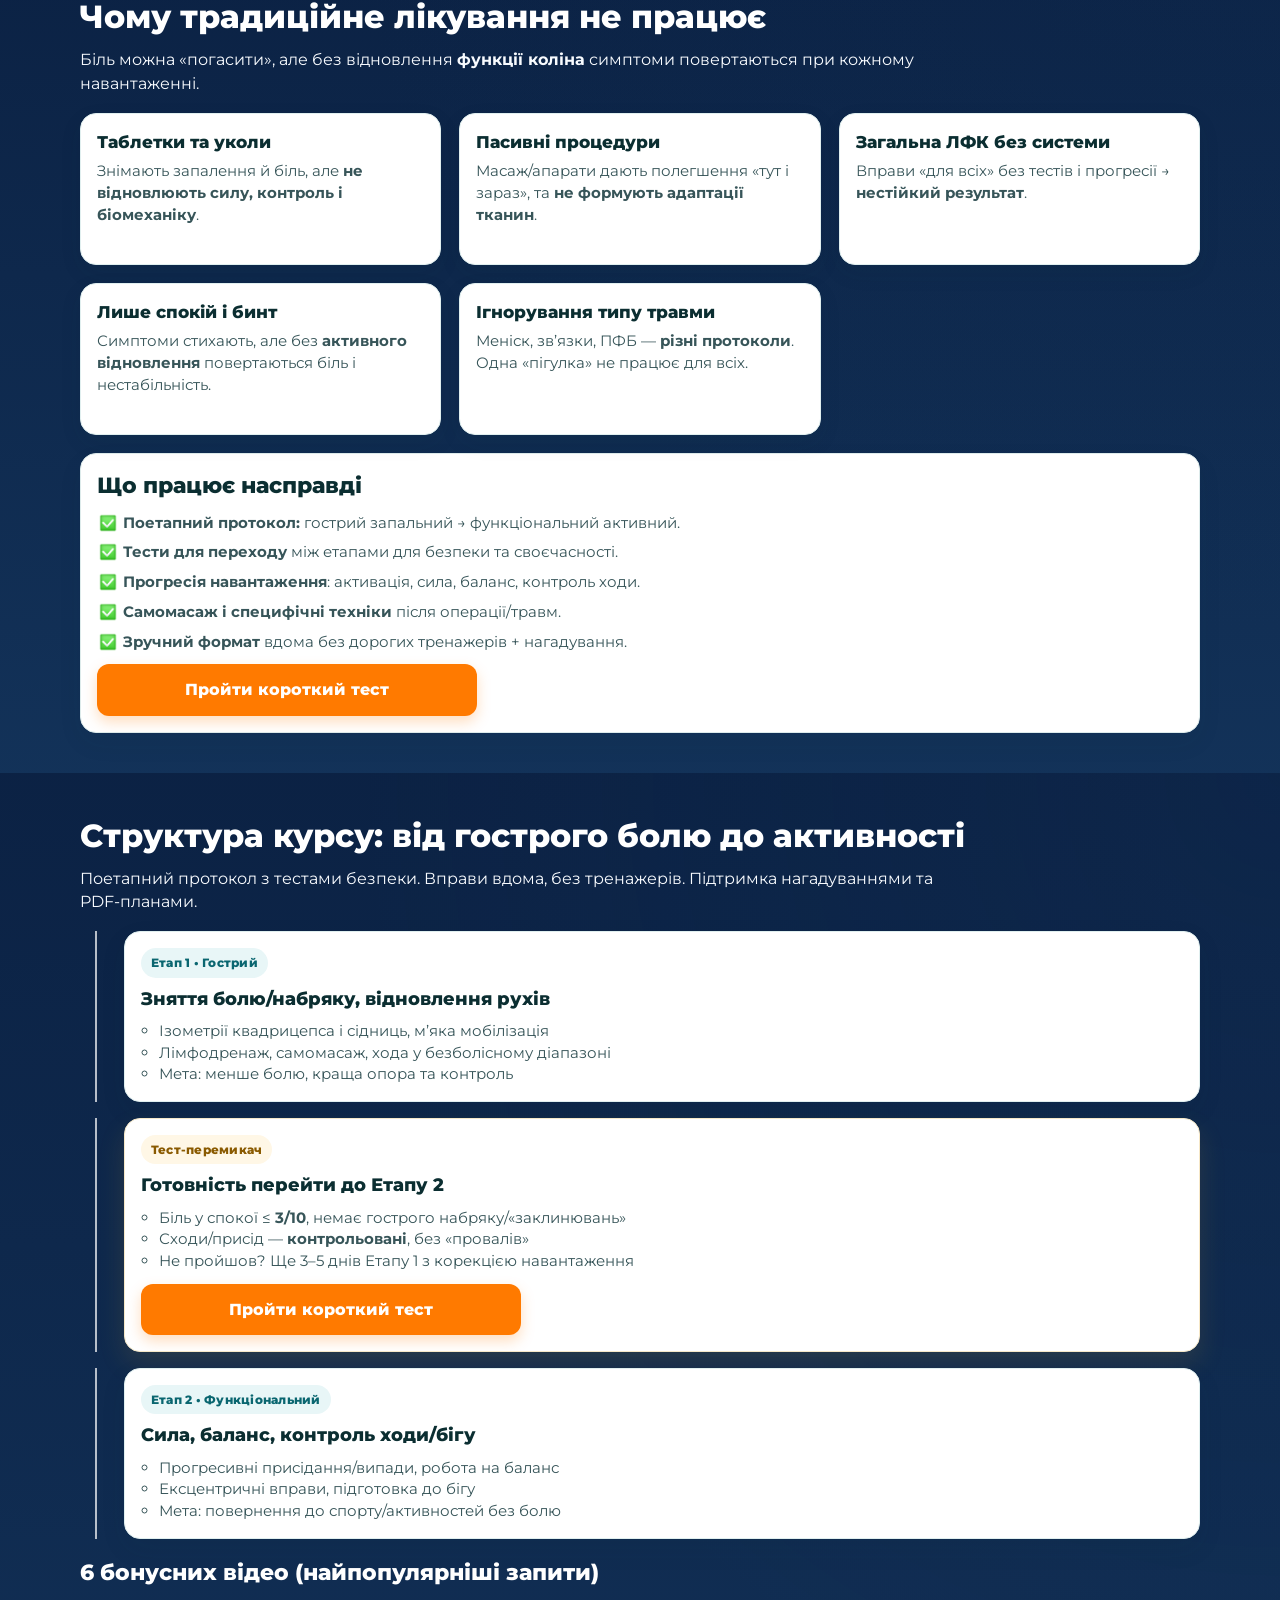
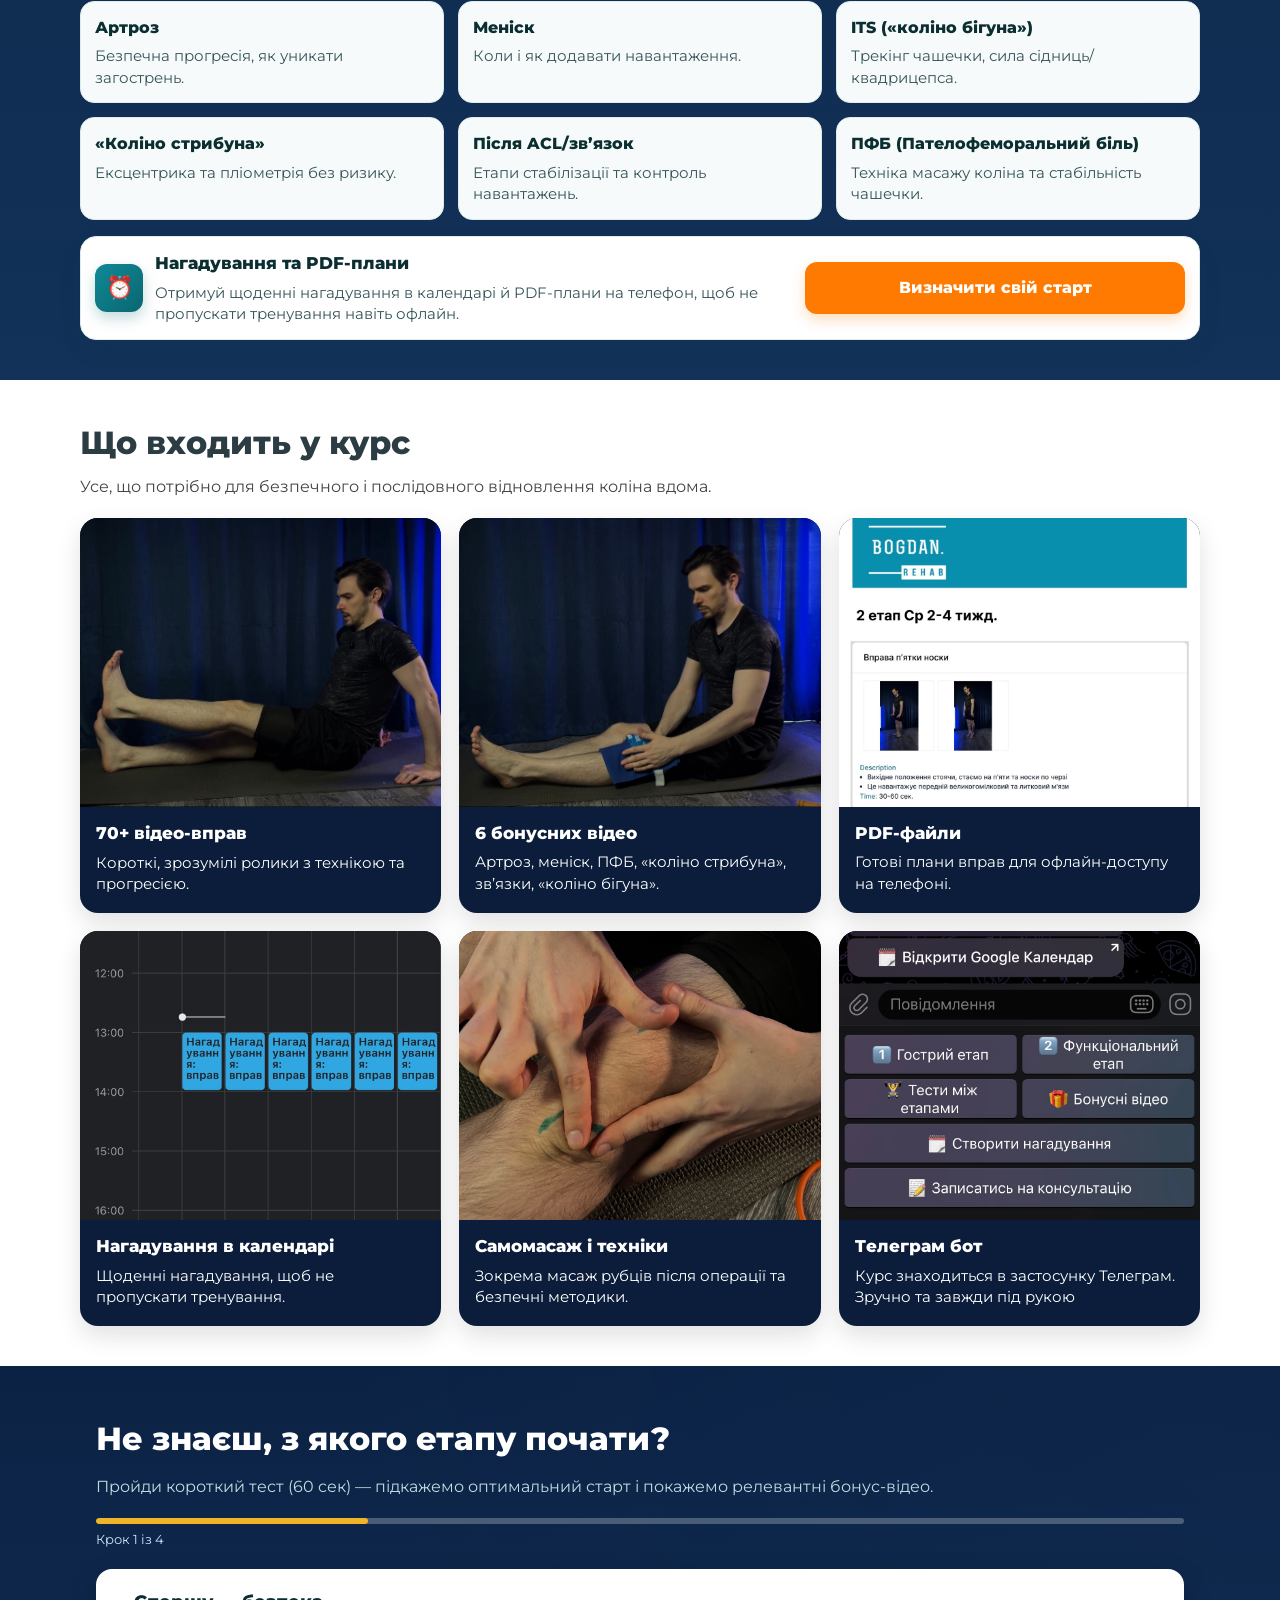
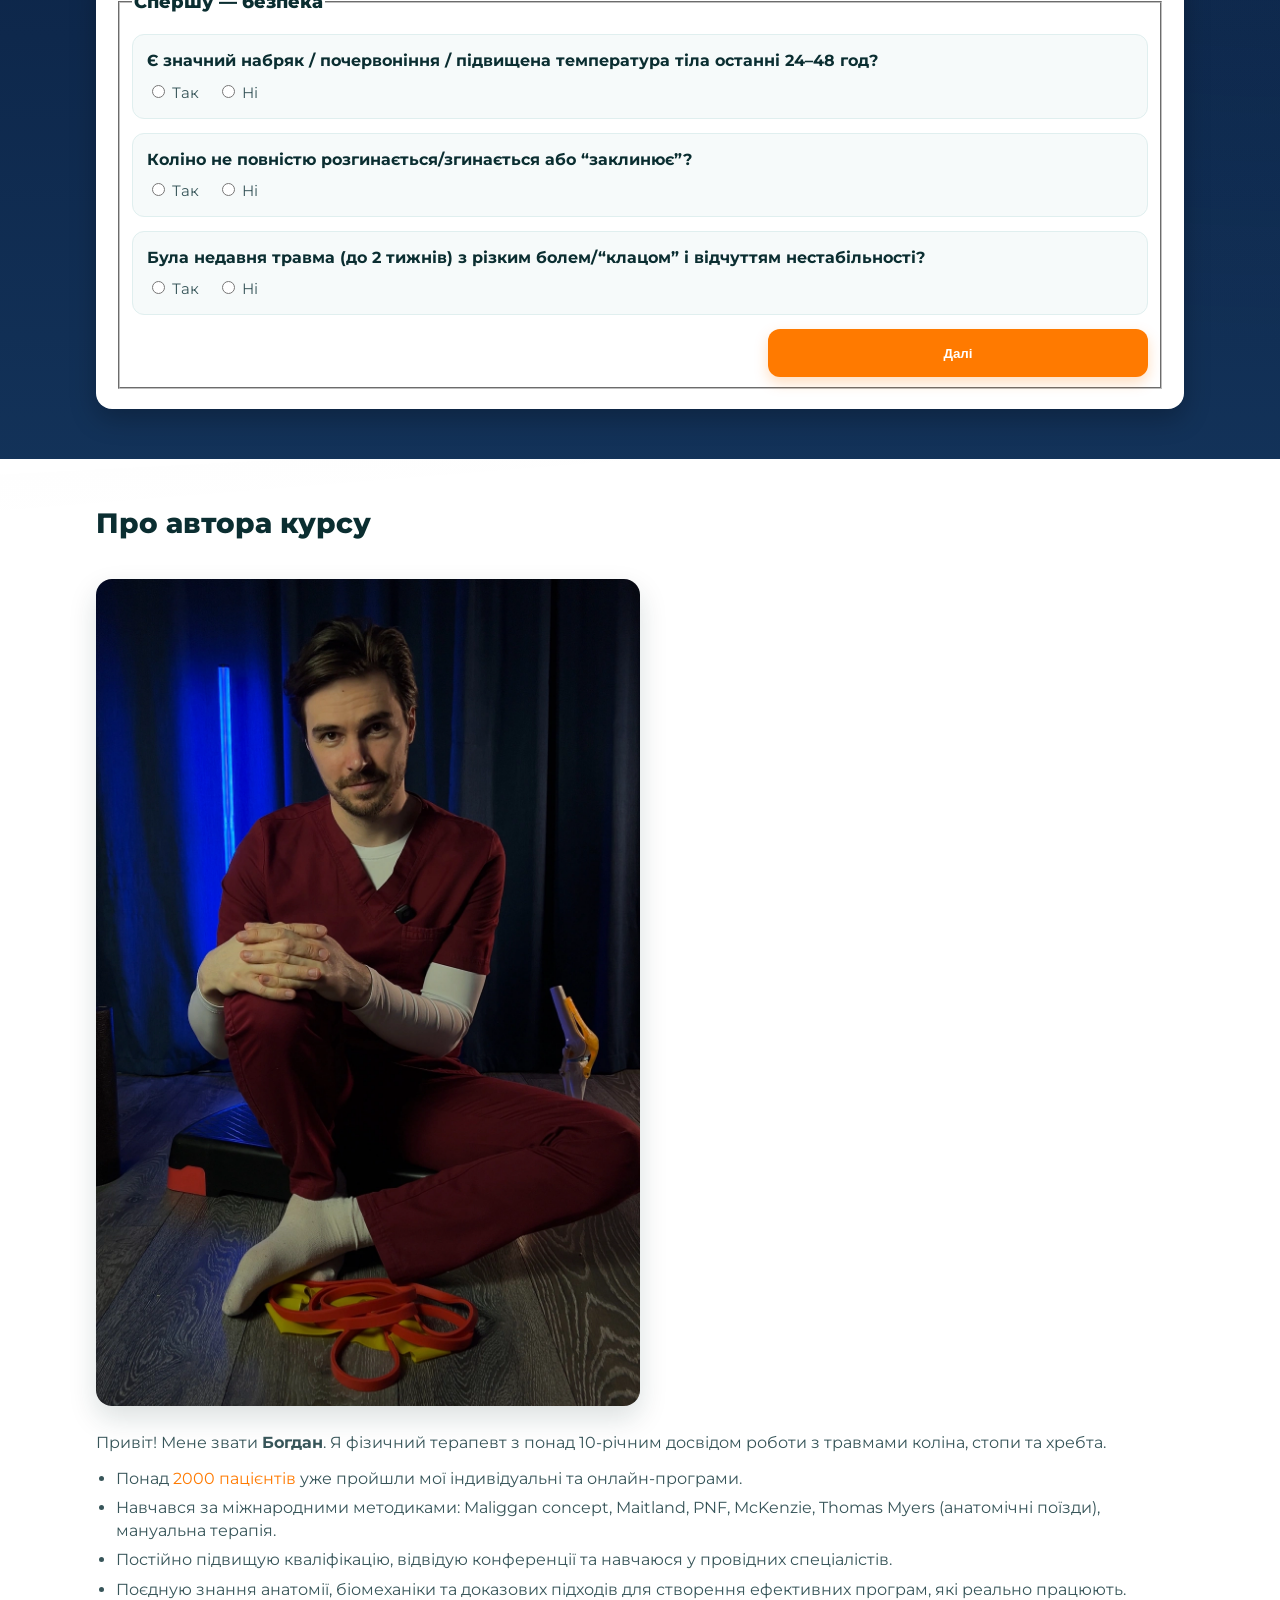
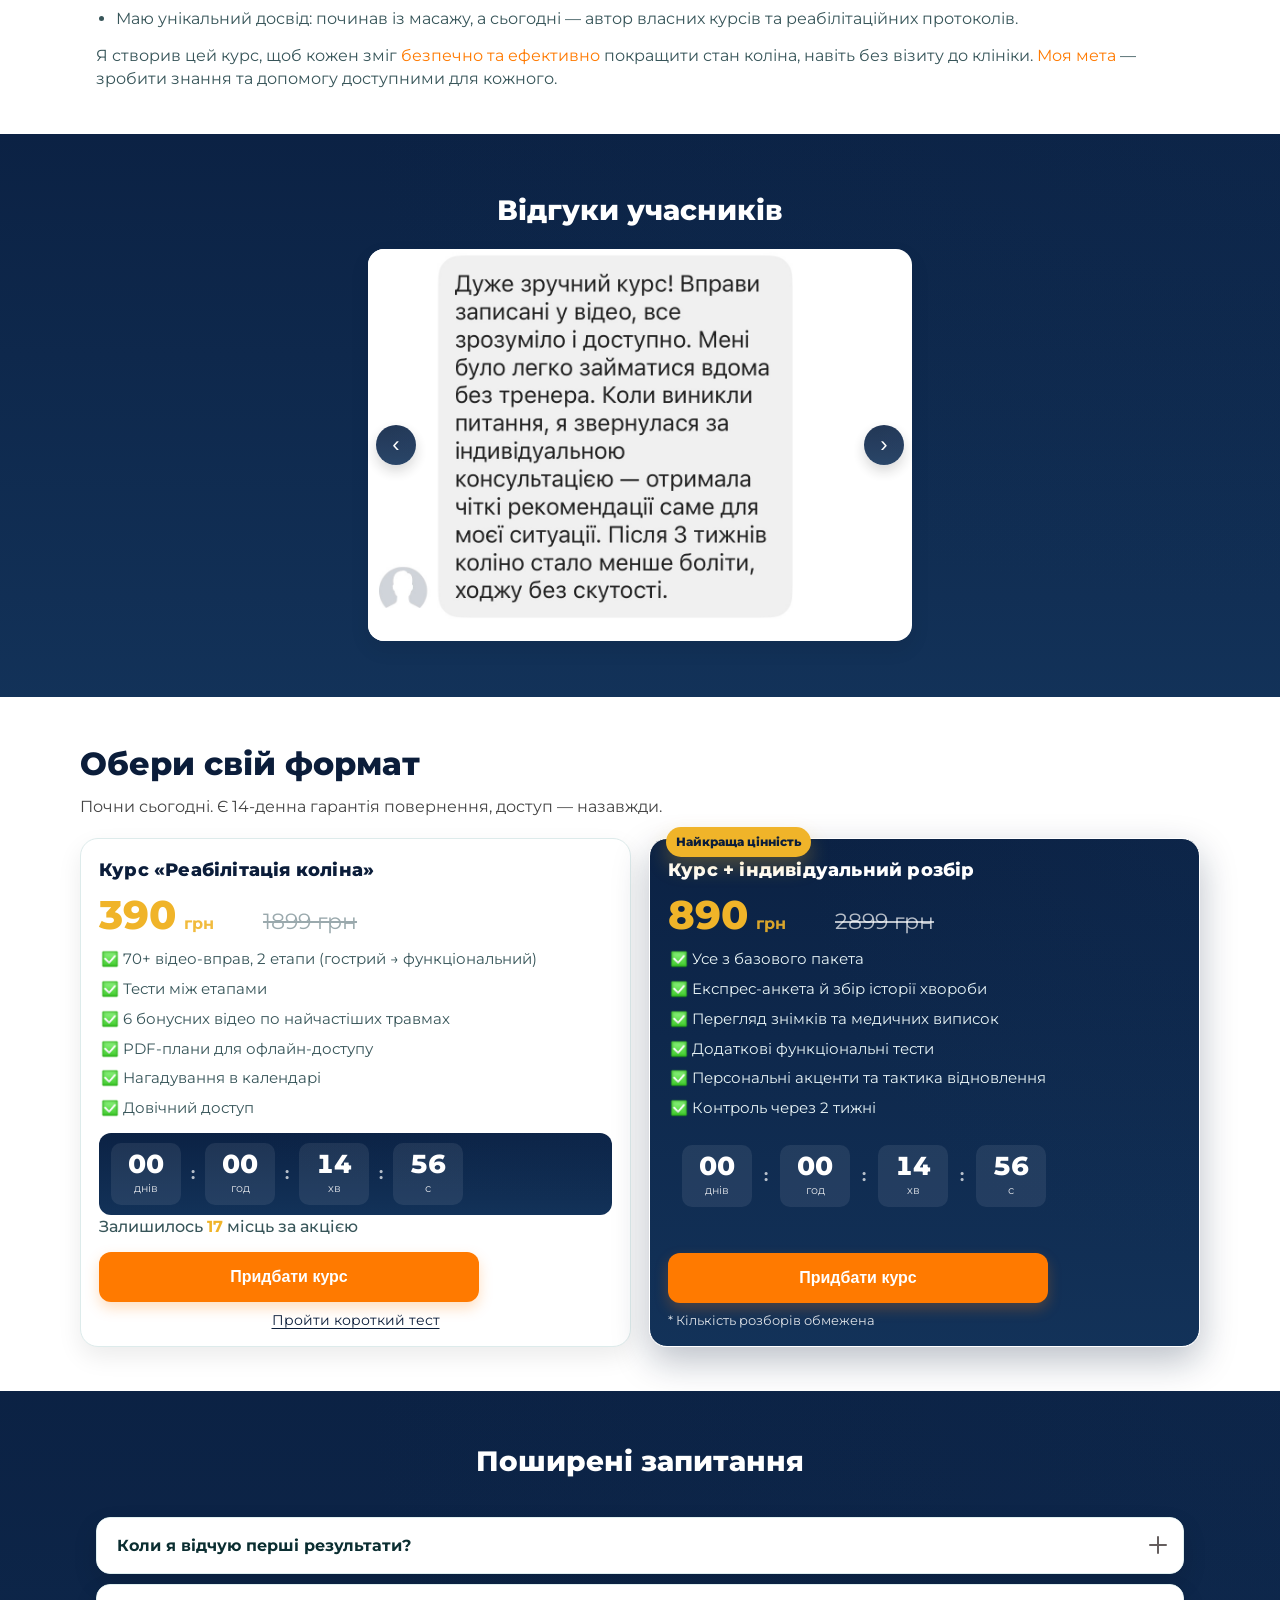
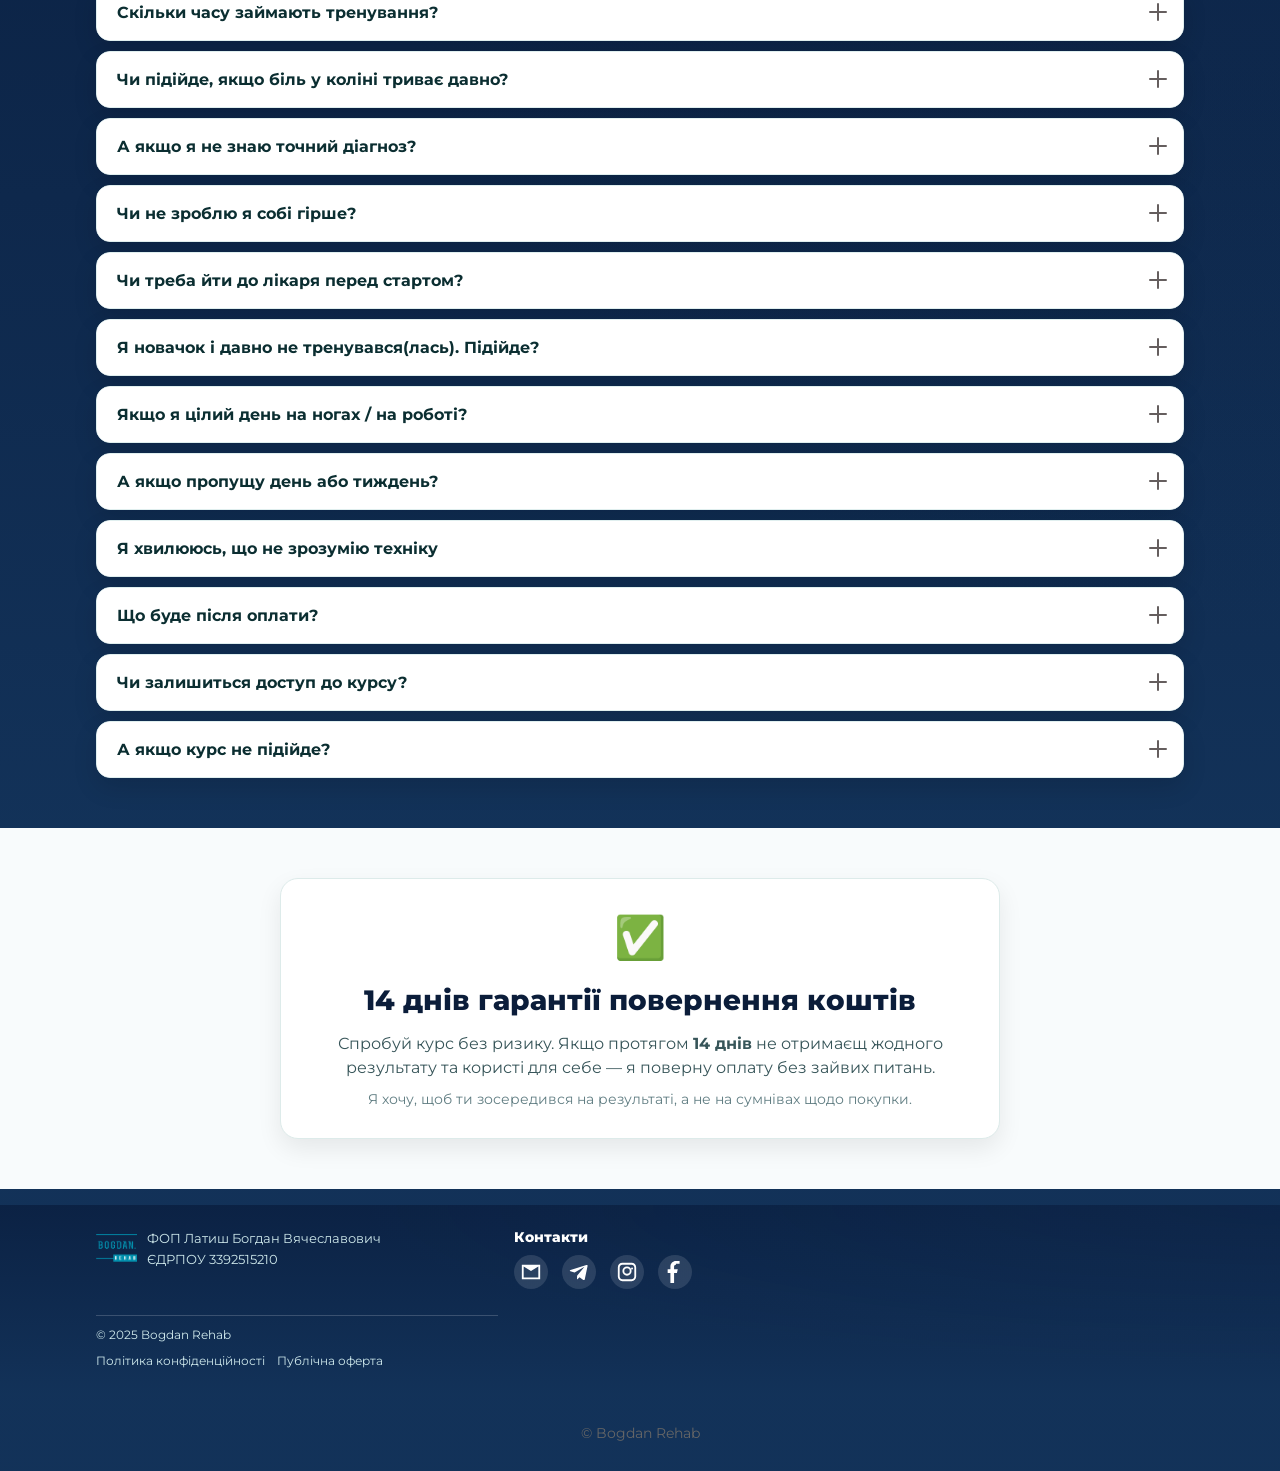
==== commit d678cff9: "knee gtm" ====
--- a/docs/knee/index.html
+++ b/docs/knee/index.html
@@ -299,9 +299,9 @@
       <p class="hero-knee__eyebrow">Авторський курс від фізичного терапевта з 10-річним досвідом</p>
 
       <h1 class="hero-knee__title">
-        Поетапна система відновлення коліна вдома <span class="accent">при болю, травмах та артрозі.</span>
+        Поетапне відновлення коліна вдома — <span class="accent">якщо біль повертається при ходьбі або сходах</span>
       </h1>
-      <p class="hero-knee__subtitle">Вправи, які допомагають зменшити біль та повернути стабільність коліна - <span class="accent">всього від 15 хвилин на день.</span></p>
+      <p class="hero-knee__subtitle">Система вправ, яка допомагає зменшити біль, відновити стабільність і повернути впевненість у русі<span class="accent">всього від 15 хвилин на день.</span></p>
 
       <ul class="hero-knee__bullets" role="list">
         <li>Вправи вдома без тренажерів</li>
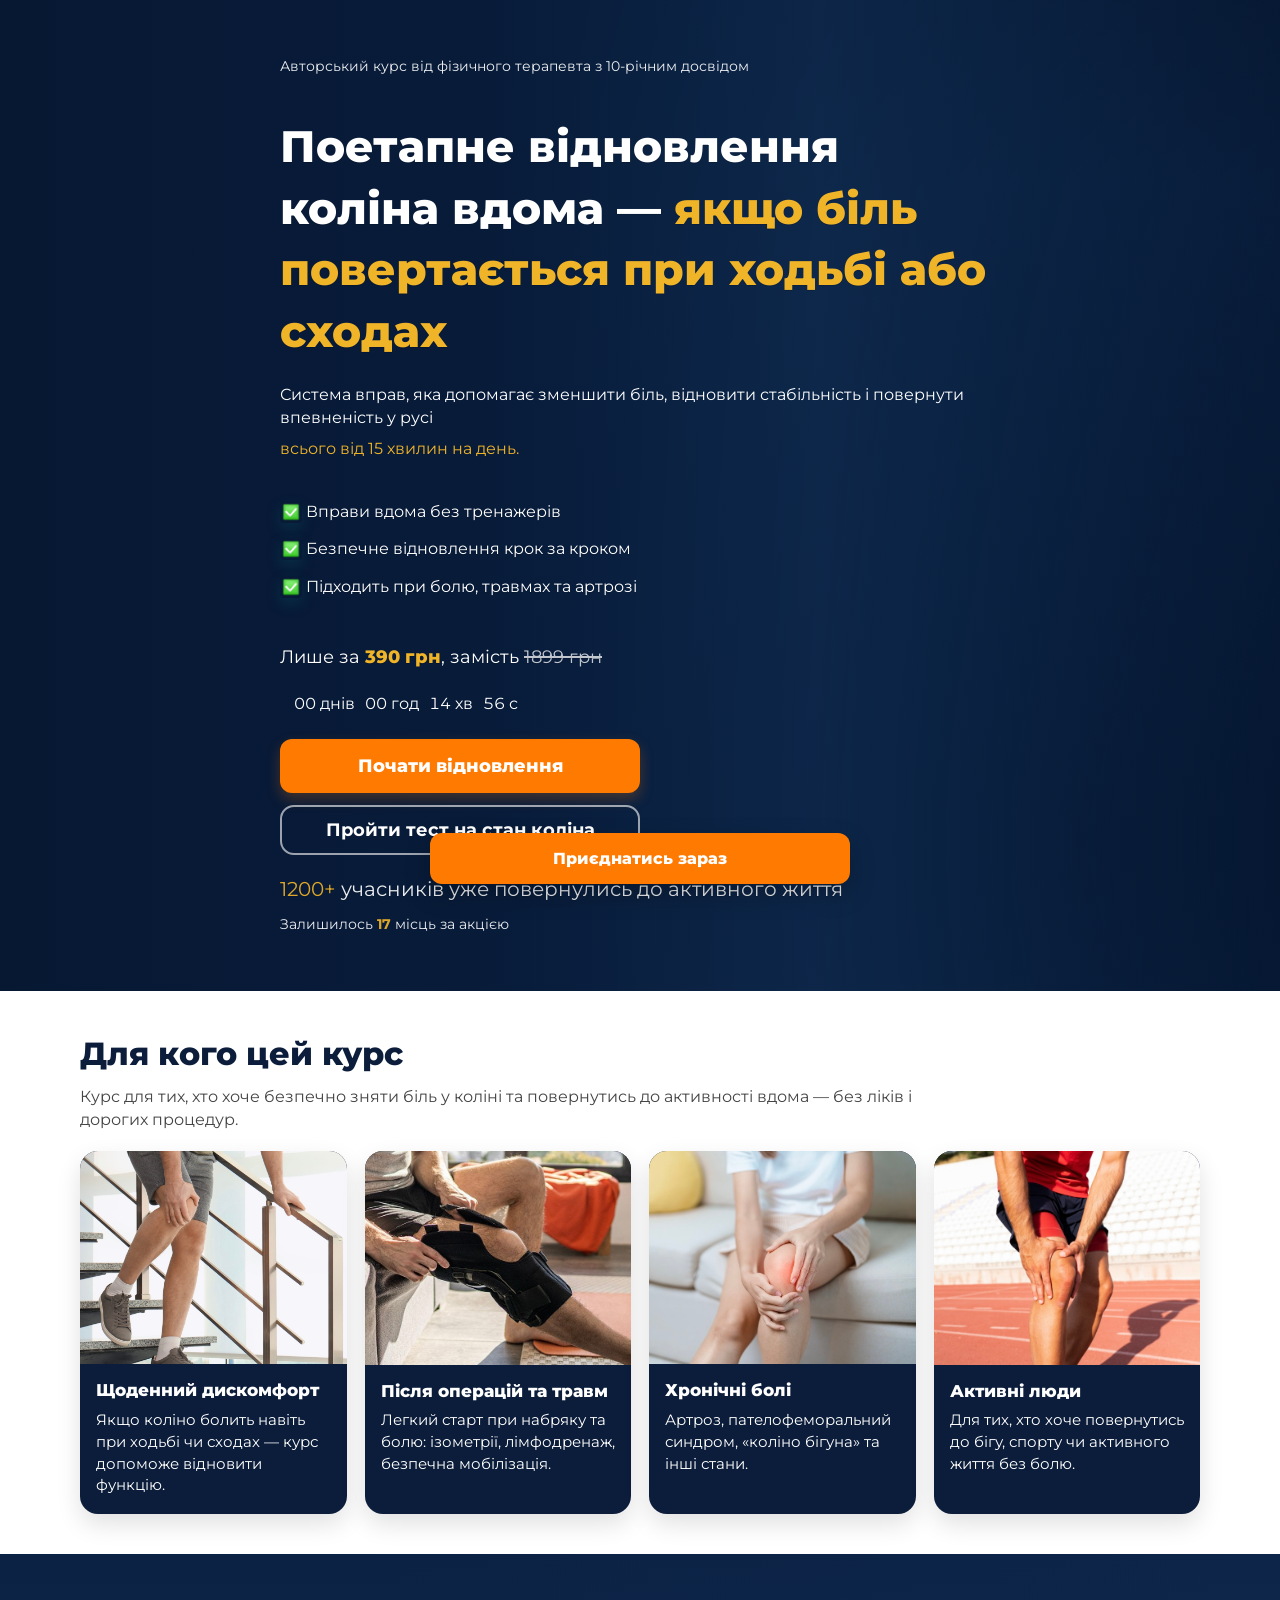
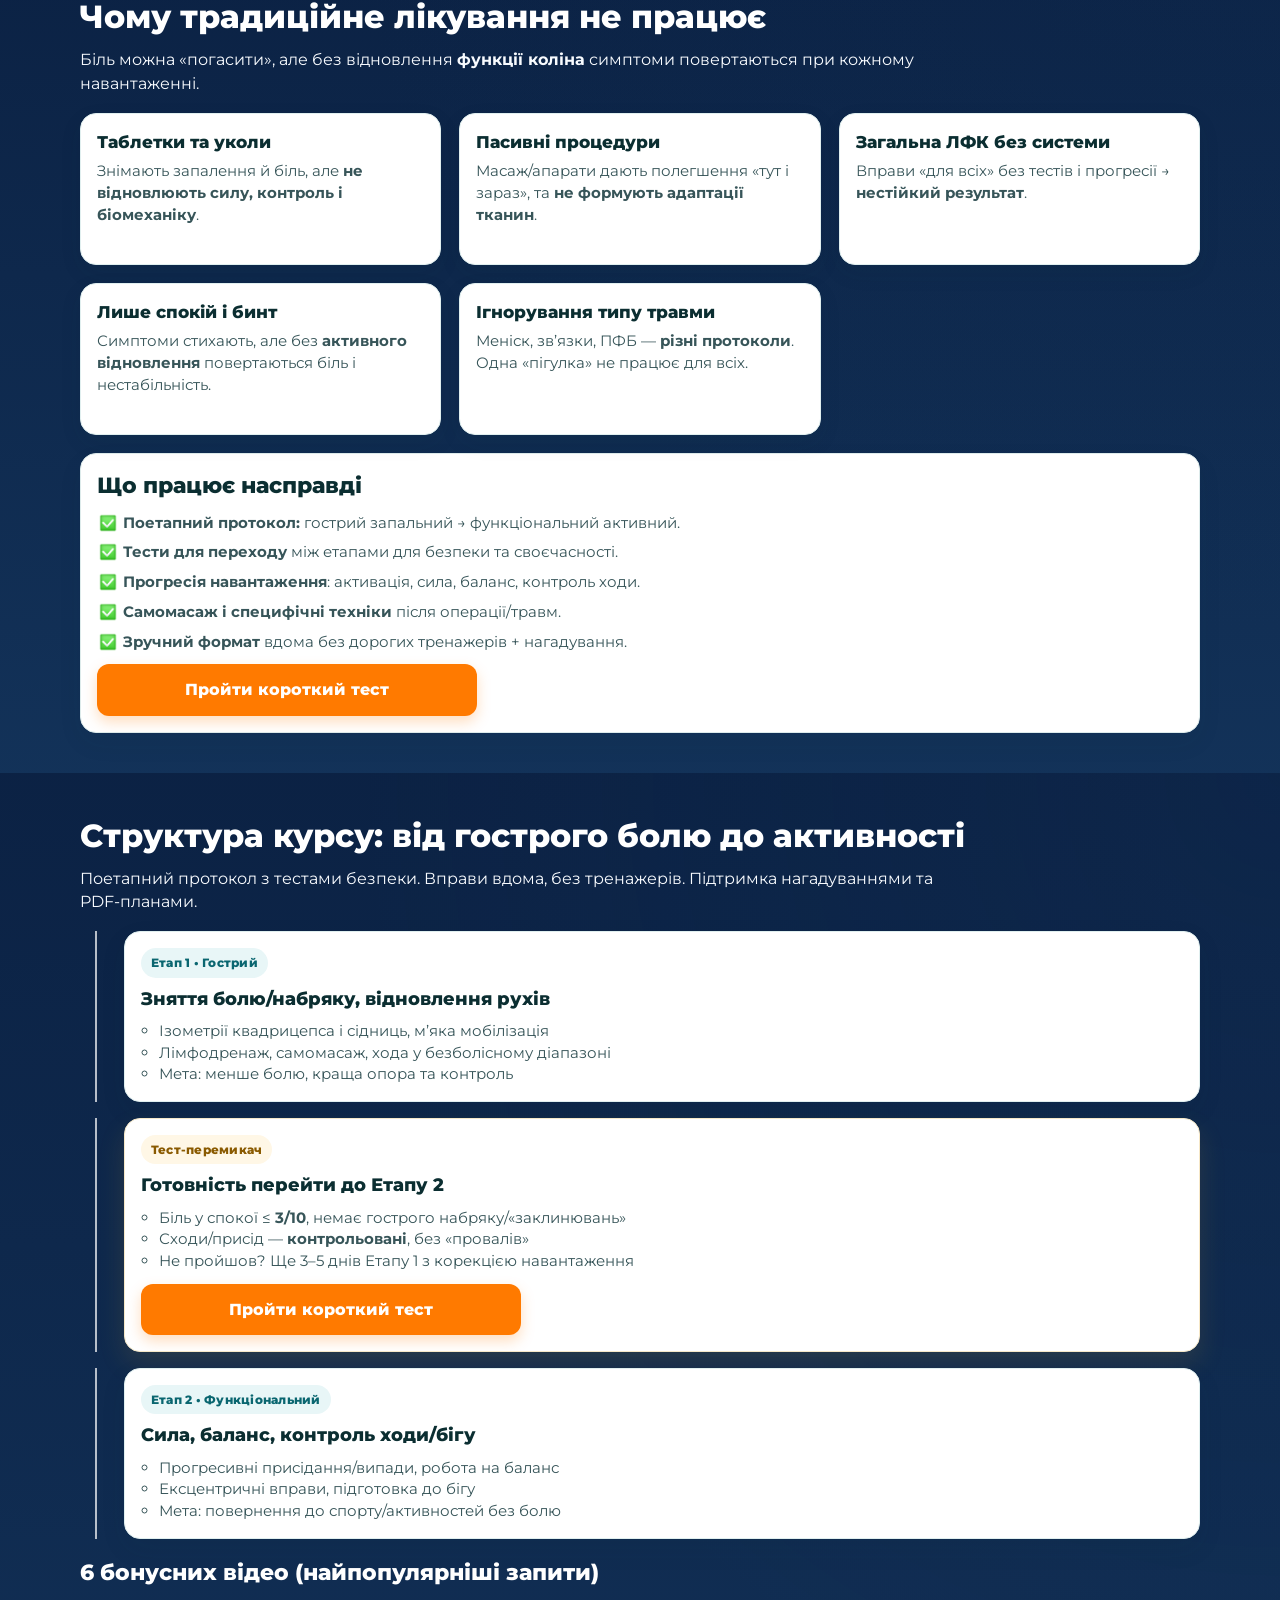
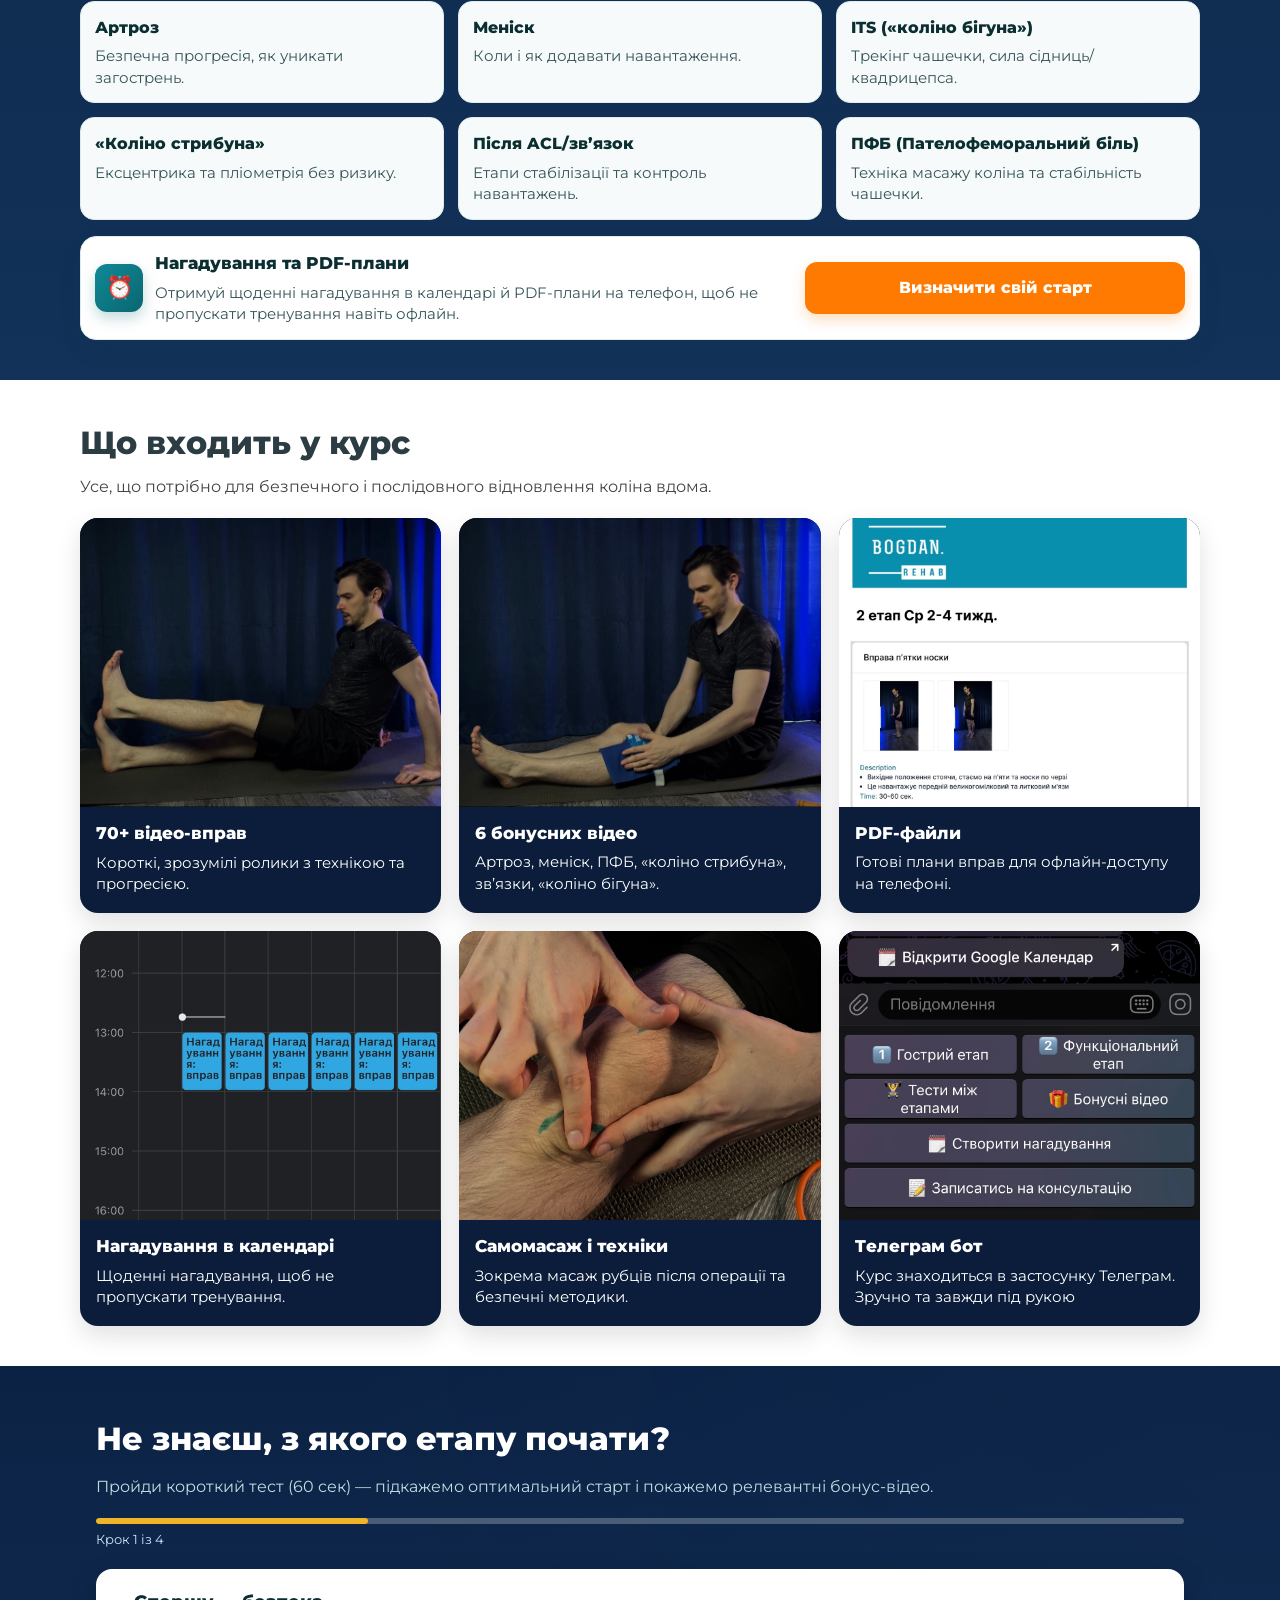
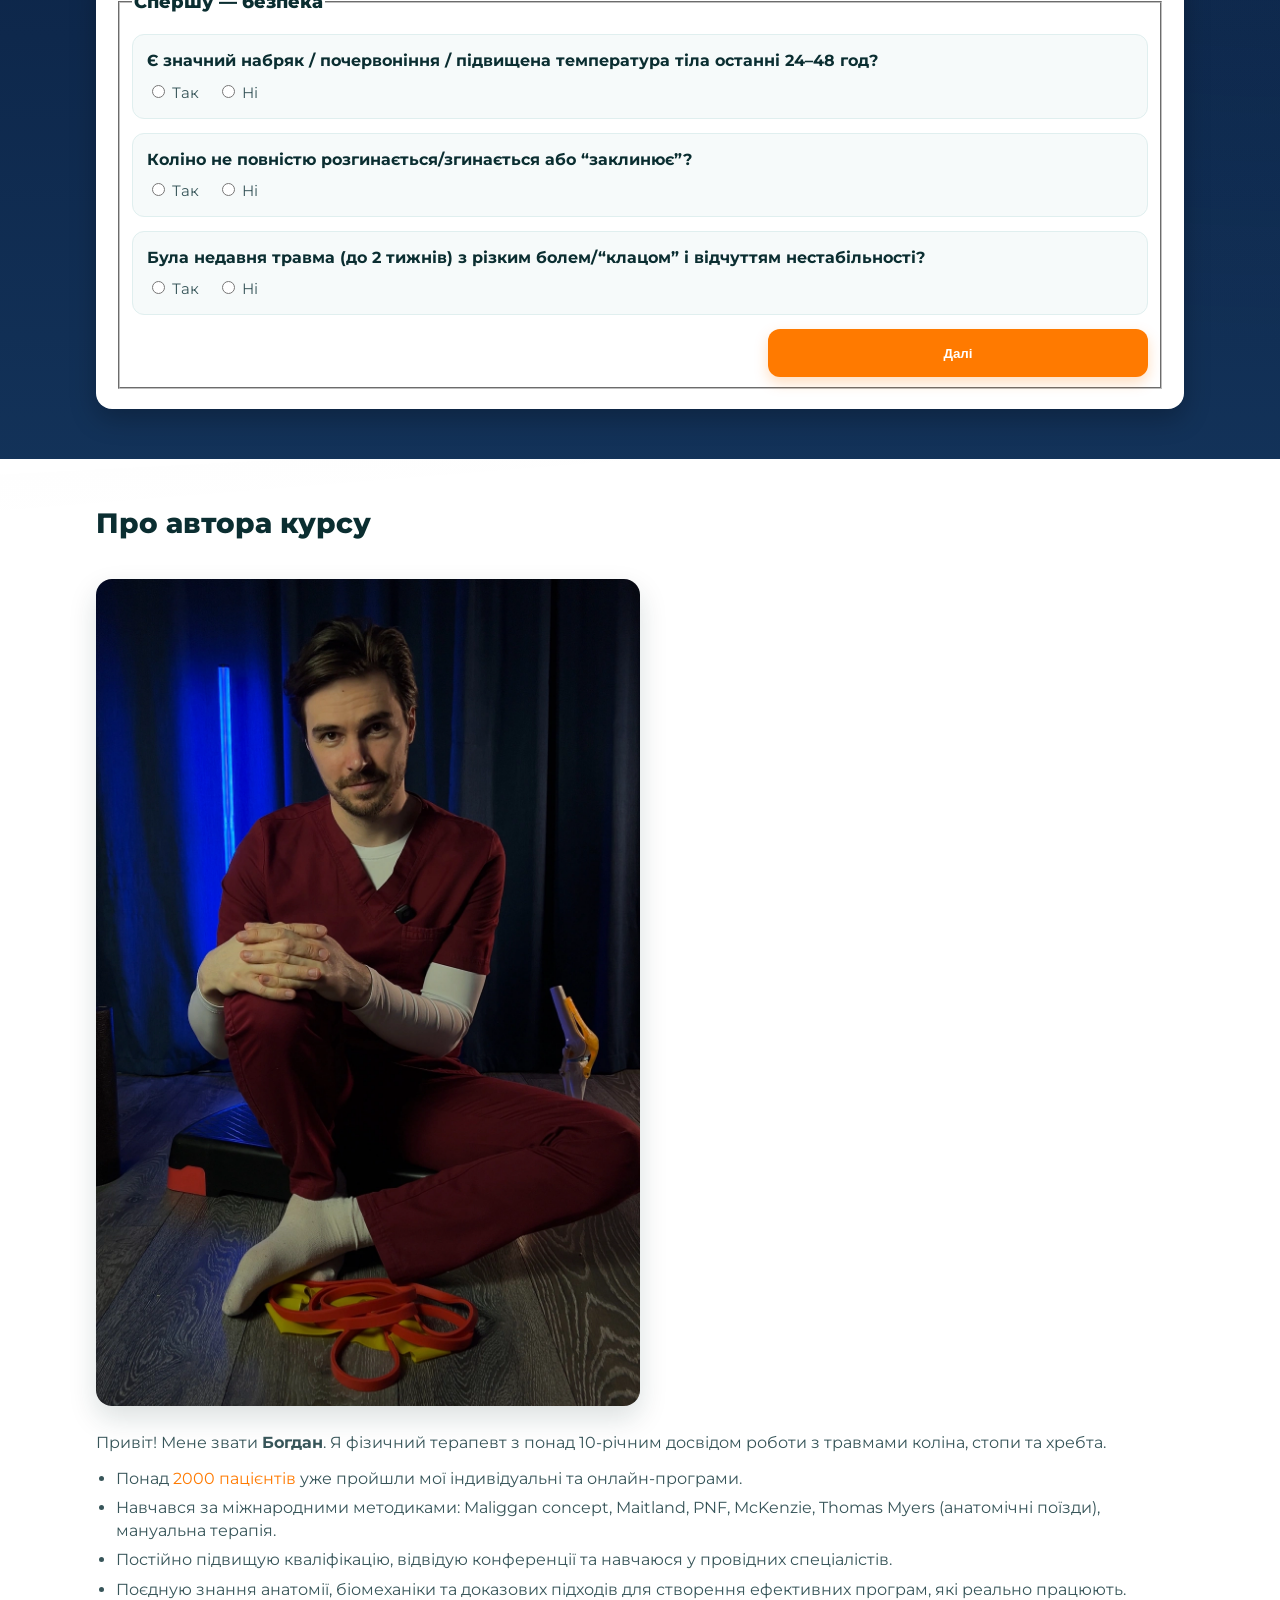
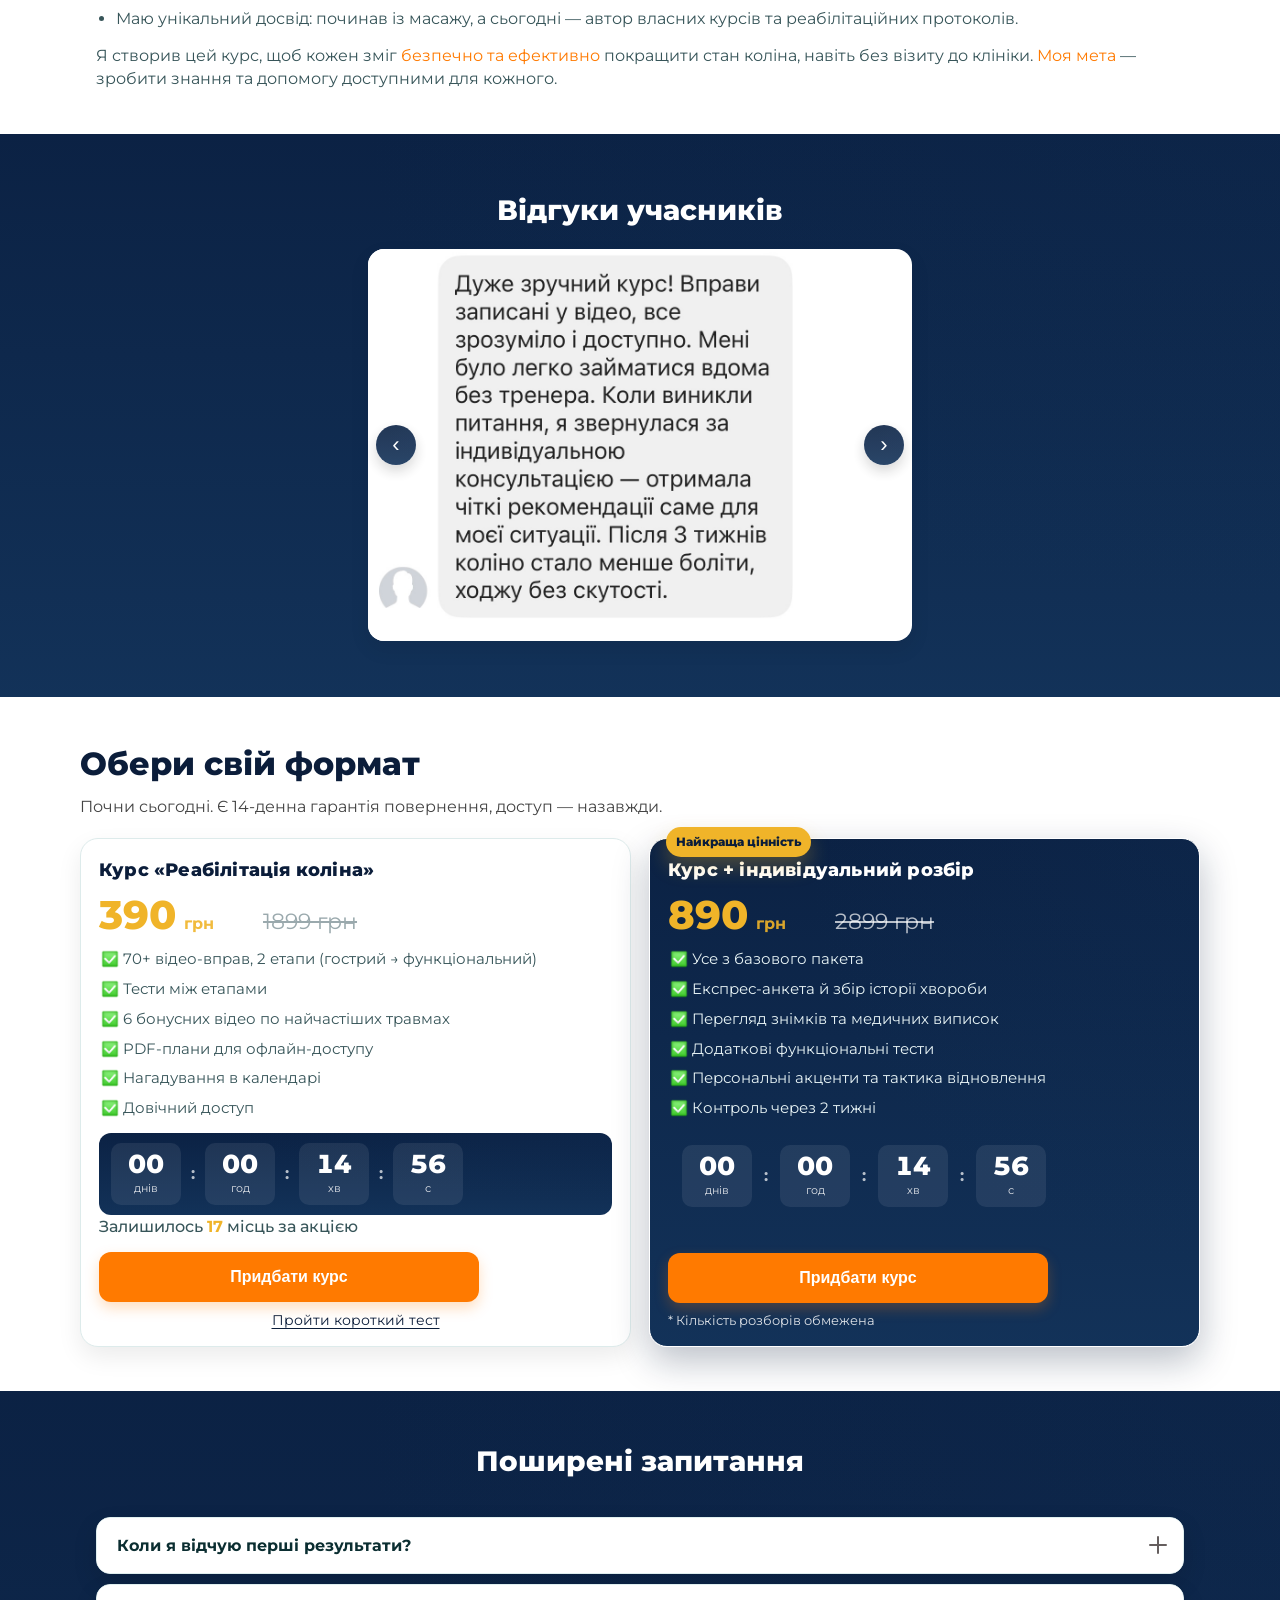
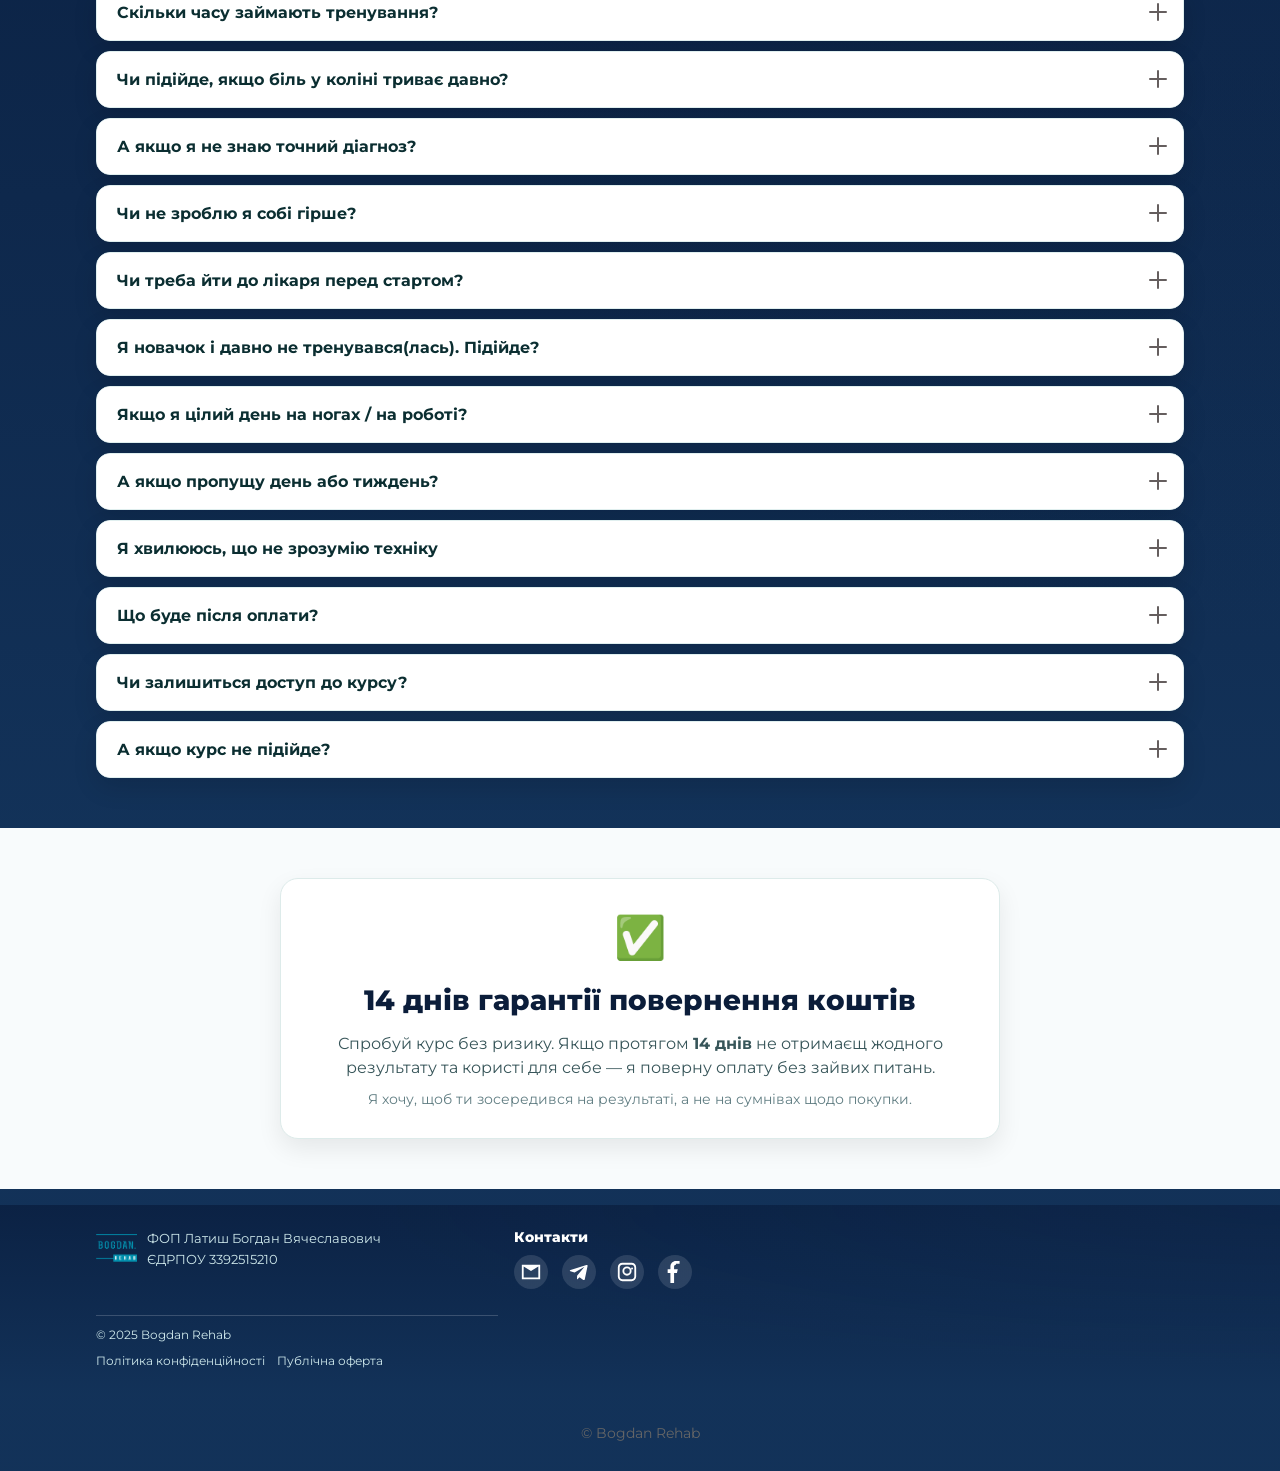
==== commit 3428b58b: "load knee" ====
--- a/docs/knee/index.html
+++ b/docs/knee/index.html
@@ -165,19 +165,16 @@
 
 <script>
 document.addEventListener("DOMContentLoaded", function () {
-  console.log("pay script loaded");
-
   const API_URL = "https://bayer-1078313683185.europe-west1.run.app";
   const buttons = document.querySelectorAll(".pay-btn");
-
-  console.log("buttons found:", buttons.length);
 
   if (!buttons.length) return;
 
   function uuidv4() {
     if (window.crypto && crypto.randomUUID) return crypto.randomUUID();
     return 'xxxxxxxx-xxxx-4xxx-yxxx-xxxxxxxxxxxx'.replace(/[xy]/g, function(c) {
-      const r = Math.random() * 16 | 0, v = c === 'x' ? r : (r & 0x3 | 0x8);
+      const r = Math.random() * 16 | 0;
+      const v = c === 'x' ? r : (r & 0x3 | 0x8);
       return v.toString(16);
     });
   }
@@ -192,9 +189,9 @@
 
   buttons.forEach(function (btn) {
     btn.addEventListener("click", async function (e) {
-      console.log("button clicked", btn.dataset.productId);
       e.preventDefault();
 
+      const originalText = btn.textContent;
       const eventId = uuidv4();
 
       const payload = {
@@ -221,8 +218,12 @@
       console.log("PAYLOAD TO API:", payload);
 
       try {
+        btn.textContent = "Формуємо платіж...";
+        btn.disabled = true;
+        btn.classList.add("is-loading");
         btn.style.pointerEvents = "none";
-        btn.style.opacity = "0.7";
+
+        const startedAt = Date.now();
 
         const res = await fetch(API_URL, {
           method: "POST",
@@ -232,6 +233,7 @@
           body: JSON.stringify(payload)
         });
 
+        console.log("create-order ms:", Date.now() - startedAt);
         console.log("response status:", res.status);
 
         const data = await res.json();
@@ -271,8 +273,10 @@
 
       } catch (error) {
         console.error("Помилка create-order/payment:", error);
+        btn.textContent = originalText;
+        btn.disabled = false;
+        btn.classList.remove("is-loading");
         btn.style.pointerEvents = "";
-        btn.style.opacity = "";
         alert("Не вдалося створити оплату. Спробуй ще раз.");
       }
     });
--- a/docs/knee/knee.css
+++ b/docs/knee/knee.css
@@ -22,6 +22,39 @@
 
 html {
   scroll-behavior: smooth;
+}
+
+.pay-btn {
+  position: relative;
+  transition: opacity 0.2s ease, transform 0.2s ease;
+}
+
+.pay-btn:disabled,
+.pay-btn.is-loading {
+  cursor: not-allowed;
+  opacity: 0.8;
+}
+
+.pay-btn.is-loading::after {
+  content: "";
+  width: 16px;
+  height: 16px;
+  margin-left: 10px;
+  border: 2px solid currentColor;
+  border-right-color: transparent;
+  border-radius: 50%;
+  display: inline-block;
+  vertical-align: middle;
+  animation: pay-btn-spin 0.7s linear infinite;
+}
+
+@keyframes pay-btn-spin {
+  from {
+    transform: rotate(0deg);
+  }
+  to {
+    transform: rotate(360deg);
+  }
 }
 
 body {
